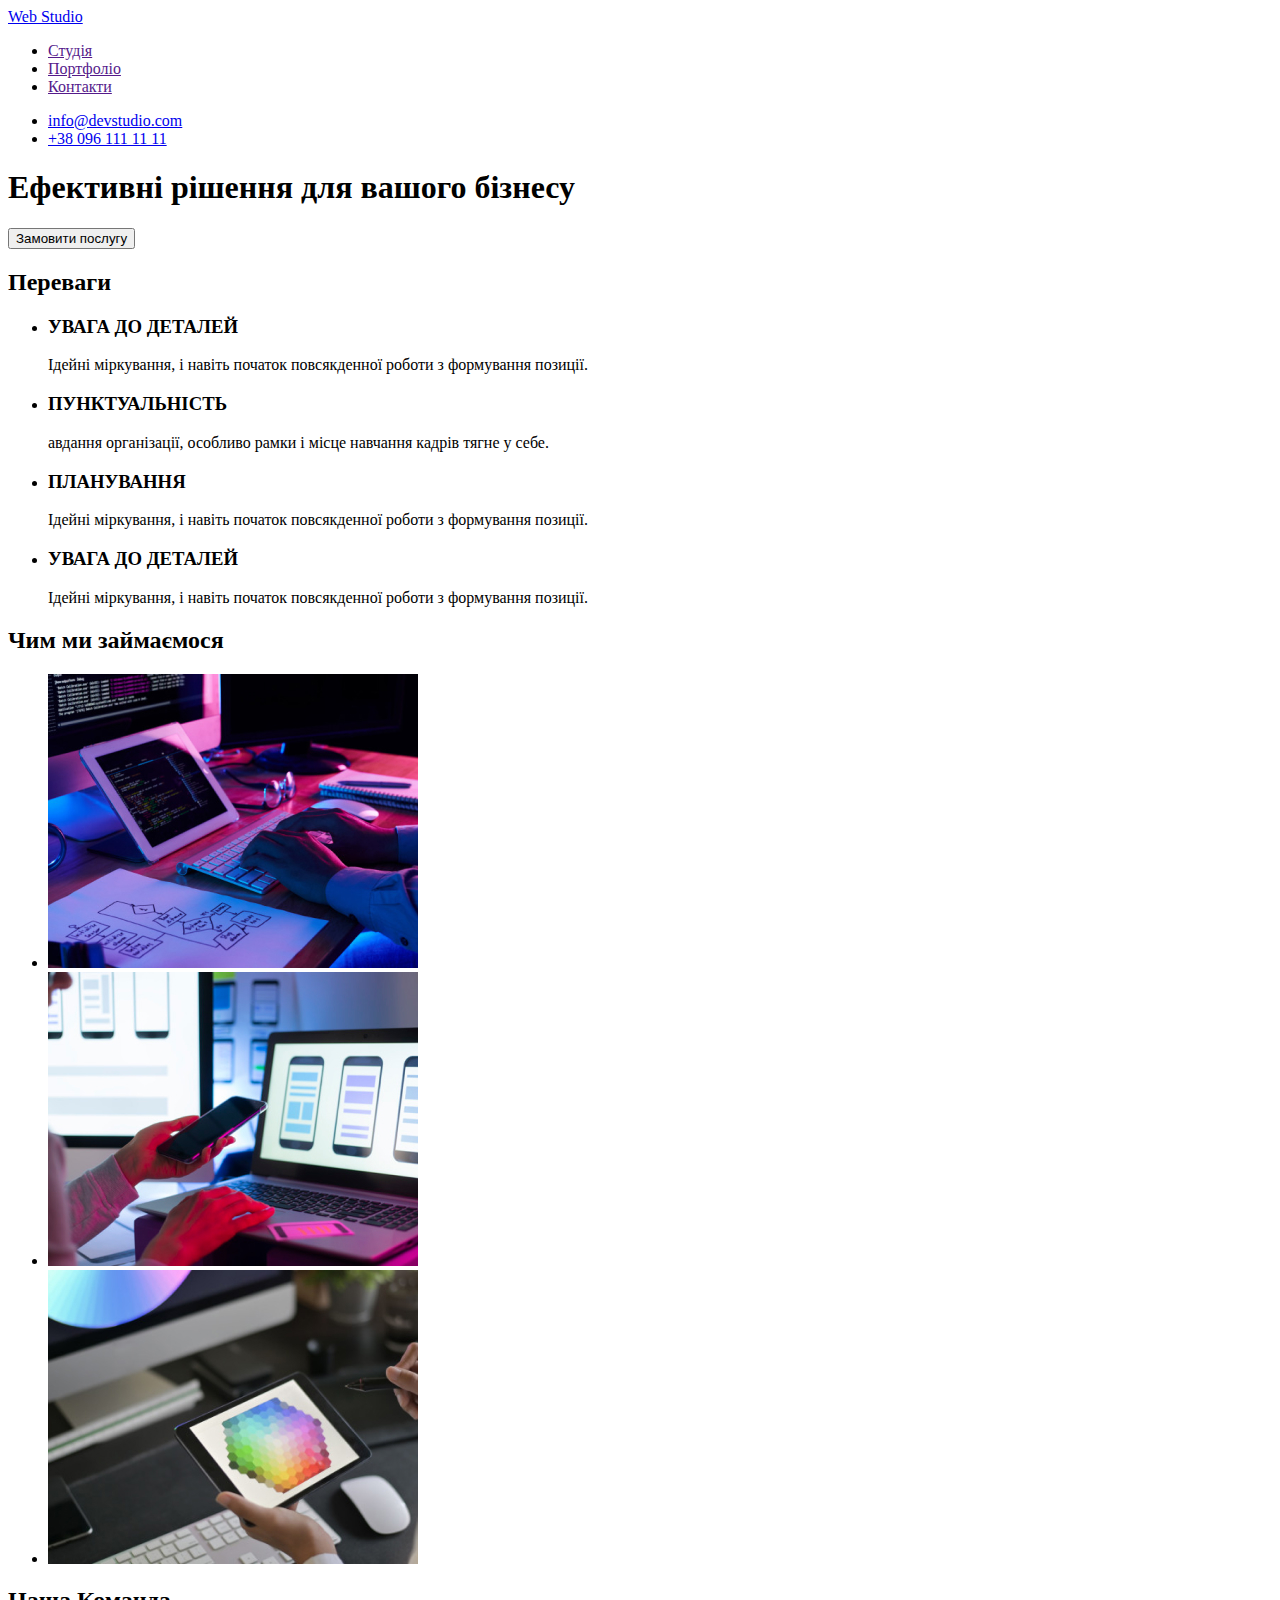
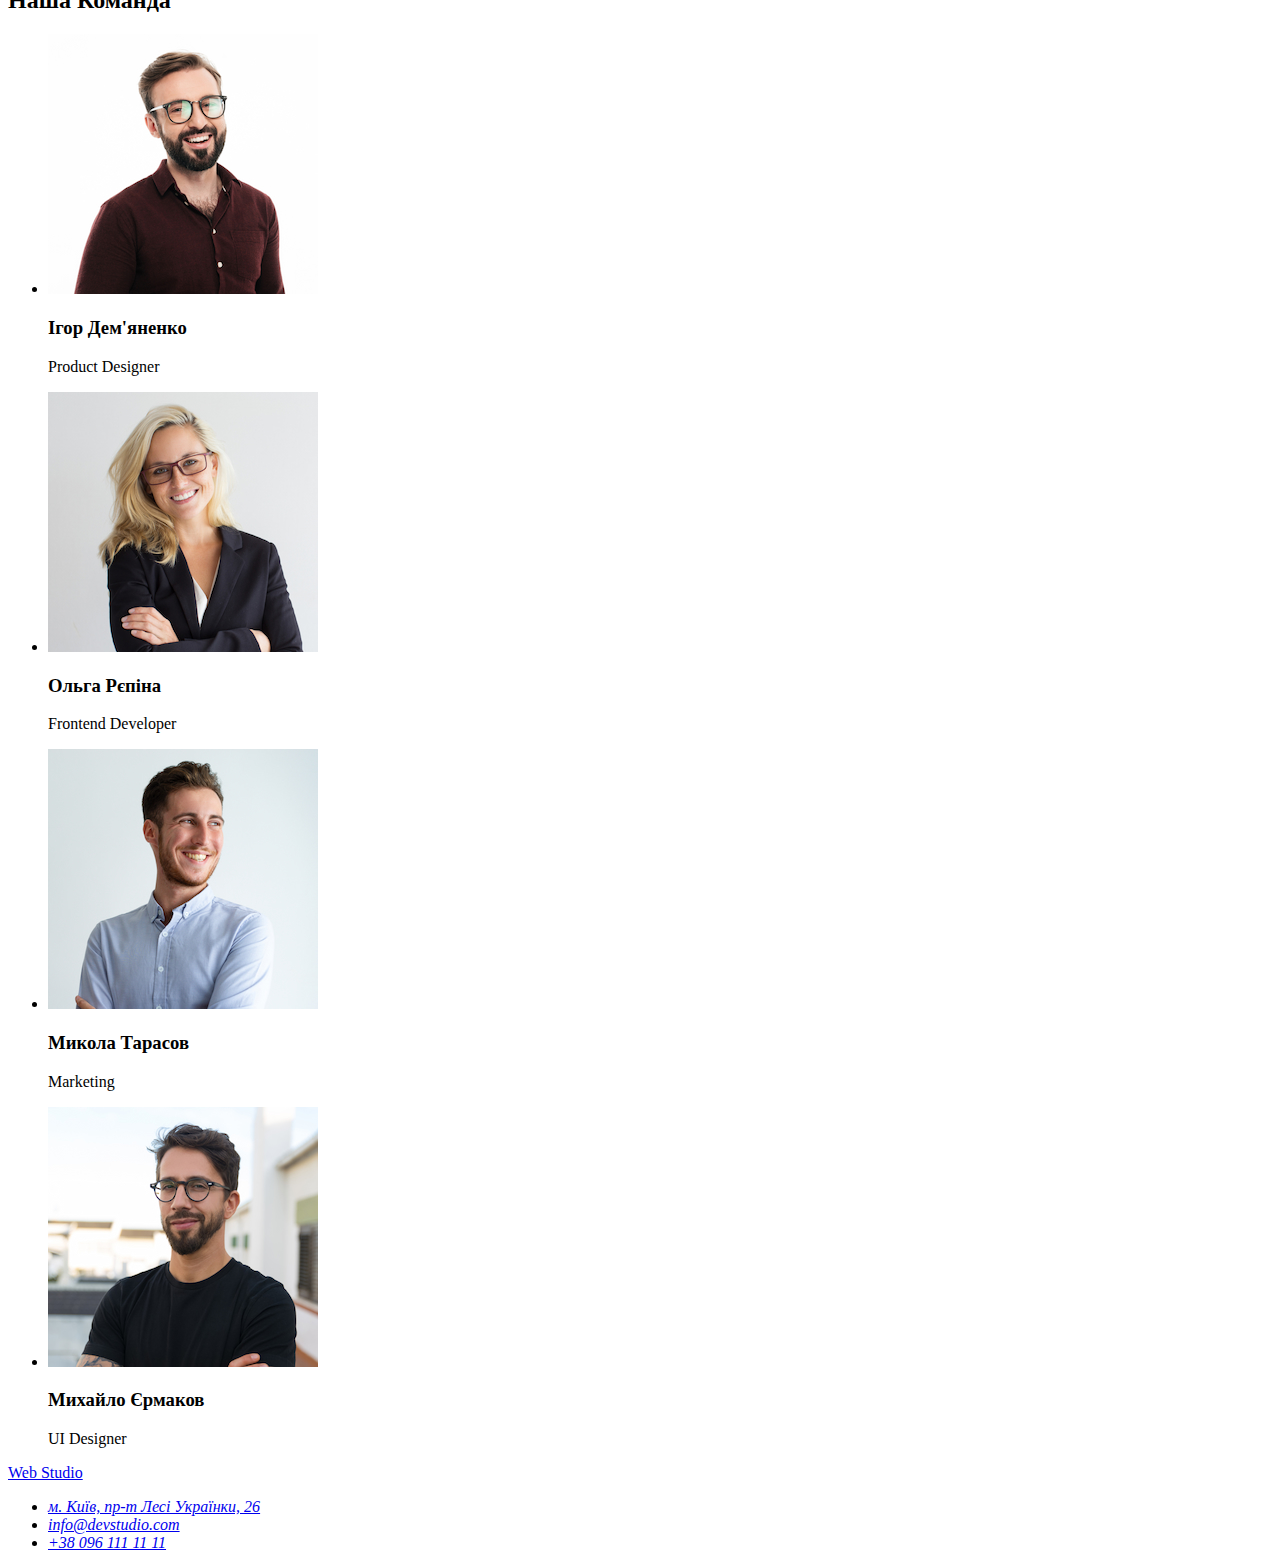
==== index.html @ 0475cb94 "Initial commit" ====
<!DOCTYPE html>
<html lang="en">

<head>
    <meta charset="UTF-8">
    <meta http-equiv="X-UA-Compatible" content="IE=edge">
    <meta name="viewport" content="width=device-width, initial-scale=1.0">
    <title>Студія</title>
</head>

<body>
    <header>
        <nav>
            <a href="./index.html">Web Studio</a>
                <ul>
                    <li><a href="">Студія</a></li>
                    <li><a href="">Портфоліо</a></li>
                    <li><a href="">Контакти</a></li>
                </ul>
        </nav>

        <ul>
            <li><a href="mailto:info@devstudio.com">info@devstudio.com</a></li>
            <li><a href="tel:+380961111111">+38 096 111 11 11</a></li>
        </ul>
    </header>

    <main>
        <section>
            <h1>Ефективні рішення для вашого бізнесу</h1> 

                <button type="button">Замовити послугу</button>
        </section>

        <section>
            <h2>Переваги</h2>
            
            <ul>
                <li>
                    <h3>УВАГА ДО ДЕТАЛЕЙ</h3>
                    <p>
                        Ідейні міркування, і навіть початок повсякденної роботи з формування позиції.
                    </p>
                </li>
                <li>
                    <h3>ПУНКТУАЛЬНІСТЬ</h3>
                    <p>
                        авдання організації, особливо рамки і місце навчання кадрів тягне у себе.
                    </p>
                </li>
                <li>
                    <h3>ПЛАНУВАННЯ</h3>
                    <p>
                        Ідейні міркування, і навіть початок повсякденної роботи з формування позиції.
                    </p>
                </li>
                <li>
                    <h3>УВАГА ДО ДЕТАЛЕЙ</h3>
                    <p>
                        Ідейні міркування, і навіть початок повсякденної роботи з формування позиції.
                    </p>
                </li>
            </ul>
        </section>

        <section>
            <h2>Чим ми займаємося</h2>

            <ul>
                <li>
                    <img src="./images/img1.jpg" alt="Робить щось на коп'ютері" width="370"/>
                </li>
                <li>
                    <img src="./images/img2.jpg" alt="Робить щось на ноутбуці" width="370"/>
                </li>
                <li>
                    <img src="./images/img3.jpg" alt="Робить щось на планшеті" width="370"/>
                </li>
            </ul>
        </section>

        <section>
            <h2>Наша Команда</h2>
            
            <ul>
                <li>
                    <img src="./images/igor.jpg" alt="Ігор Дем'яненко" width="270"/>
                    <h3>Ігор Дем'яненко</h3>
                    <p>Product Designer</p>
                </li>
                <li>
                    <img src="./images/olga.jpg" alt="Ольга Рєпіна" width="270"/>
                    <h3>Ольга Рєпіна</h3>
                    <p>Frontend Developer</p>
                </li>
                <li>
                    <img src="./images/mykola.jpg" alt="Микола Тарасов" width="270"/>
                    <h3>Микола Тарасов</h3>
                    <p>Marketing</p>
                </li>
                <li>
                    <img src="./images/mykhaylo.jpg" alt="Михайло Єрмаков" width="270"/>
                    <h3>Михайло Єрмаков</h3>
                    <p>UI Designer</p>
                </li>
            </ul>
        </section>
    </main>
    
    <footer>
        <a href="./index.html">Web Studio</a>   

        <address>
            <ul>
                <li><a href="https://goo.gl/maps/CPtrU1FHBa2aNyZL9" target="_blank" rel="noopener noreferrer nofollow">м. Київ, пр-т Лесі Українки, 26</a></li>
                <li><a href="mailto:info@devstudio.com">info@devstudio.com</a></li>
                <li><a href="tel:+380961111111">+38 096 111 11 11</a></li>
            </ul>
        </address>
    </footer>
</body>
</html>
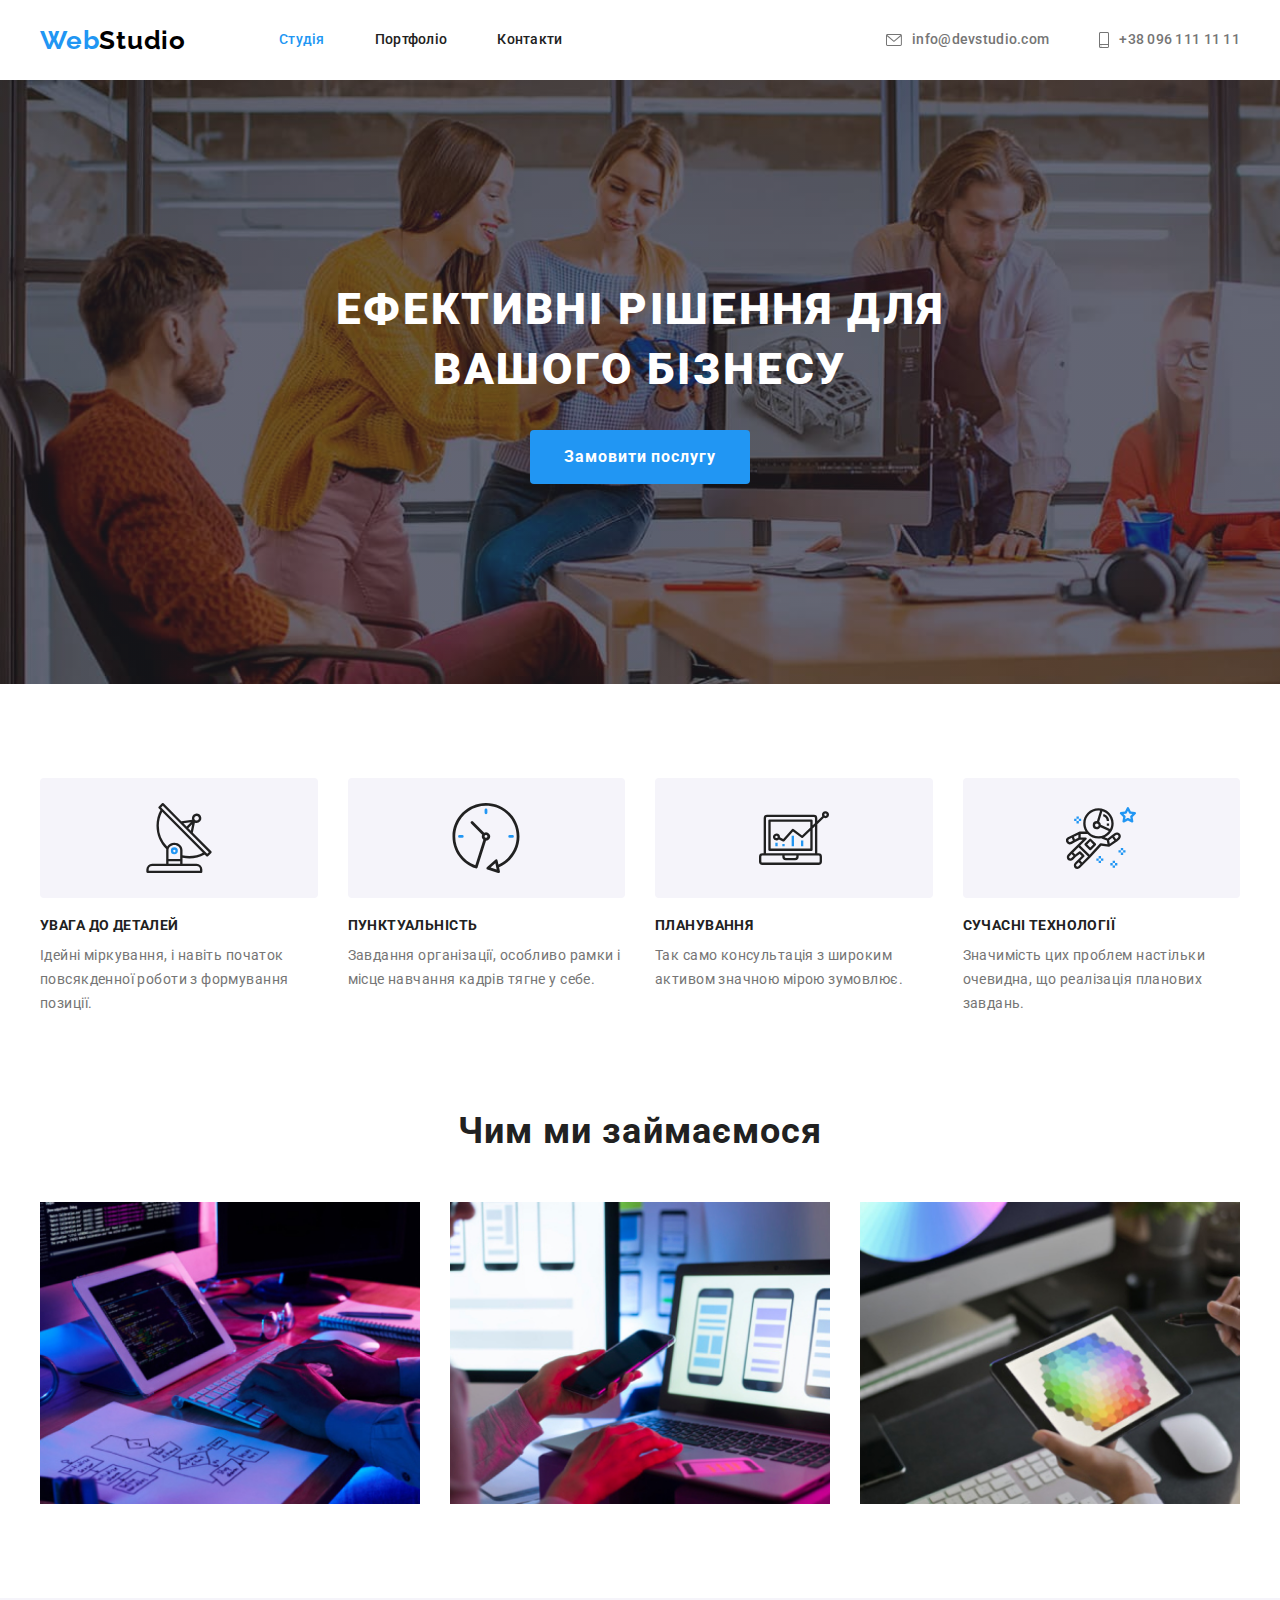
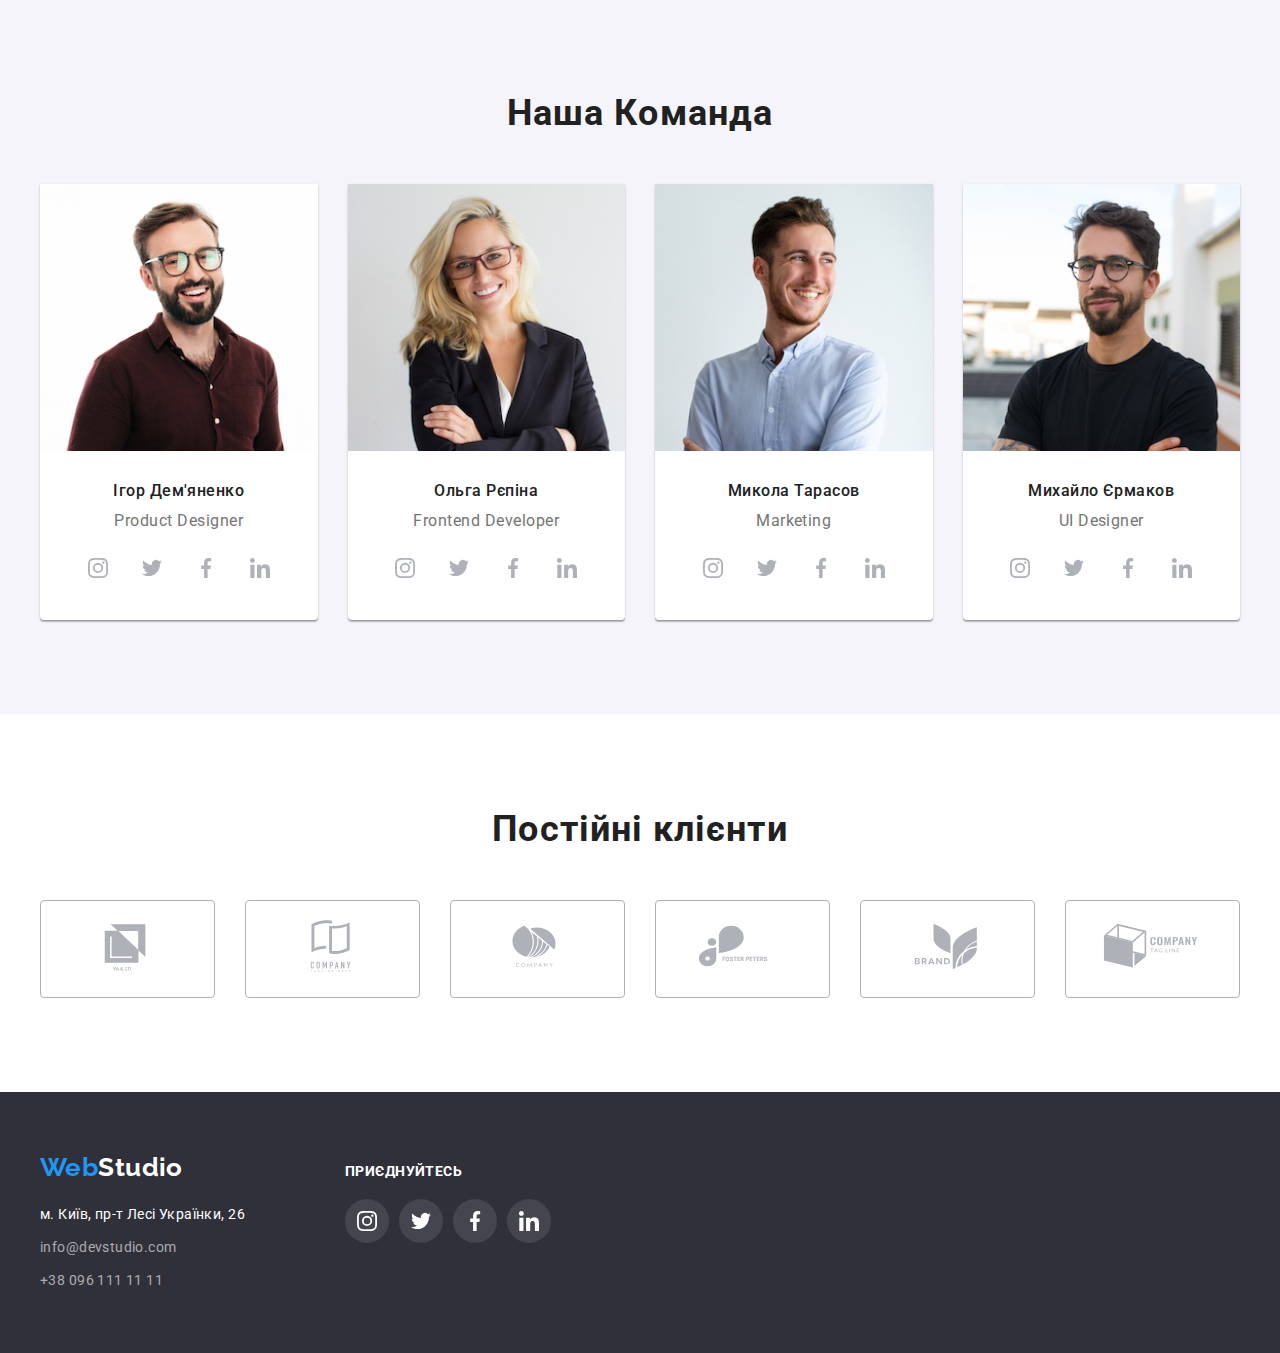
==== commit f5039e22: "Initialize mod-4" ====
--- a/index.html
+++ b/index.html
@@ -1,122 +1,550 @@
 <!DOCTYPE html>
-<html lang="en">
-
-<head>
-    <meta charset="UTF-8">
-    <meta http-equiv="X-UA-Compatible" content="IE=edge">
-    <meta name="viewport" content="width=device-width, initial-scale=1.0">
+<html lang="uk">
+  <head>
+    <meta charset="UTF-8" />
+    <meta http-equiv="X-UA-Compatible" content="IE=edge" />
+    <meta name="viewport" content="width=device-width, initial-scale=1.0" />
     <title>Студія</title>
-</head>
-
-<body>
+    <link rel="preconnect" href="https://fonts.googleapis.com" />
+    <link rel="preconnect" href="https://fonts.gstatic.com" crossorigin />
+    <link
+      href="https://fonts.googleapis.com/css2?family=Raleway:wght@700&family=Roboto:wght@400;500;700;900&display=swap"
+      rel="stylesheet"
+    />
+    <link
+      rel="stylesheet"
+      href="https://cdnjs.cloudflare.com/ajax/libs/modern-normalize/1.1.0/modern-normalize.min.css"
+    />
+    <link rel="stylesheet" href="./css/styles.css" />
+  </head>
+
+  <body>
+    <!--шапка-->
     <header>
-        <nav>
-            <a href="./index.html">Web Studio</a>
-                <ul>
-                    <li><a href="">Студія</a></li>
-                    <li><a href="">Портфоліо</a></li>
-                    <li><a href="">Контакти</a></li>
+      <div class="page-header container">
+        <nav class="page-header">
+          <a href="./index.html" class="logo"
+            ><span class="logo-word">Web</span>Studio</a
+          >
+          <ul class="site-nav list">
+            <li class="link-nav">
+              <a href="#" class="link current">Студія</a>
+            </li>
+            <li class="link-nav">
+              <a href="./portfolio.html" class="link">Портфоліо</a>
+            </li>
+            <li class="link-nav"><a href="#" class="link">Контакти</a></li>
+          </ul>
+        </nav>
+
+        <ul class="communication list">
+          <li>
+            <a href="mailto:info@devstudio.com" class="link"
+              ><svg class="mail-icon" width="16" height="12">
+                <use href="./images/symbol-defs.svg#icon-envelope"></use></svg
+              >info@devstudio.com</a
+            >
+          </li>
+          <li>
+            <a href="tel:+380961111111" class="link"
+              ><svg class="phone-icon" width="10" height="16">
+                <use href="./images/symbol-defs.svg#icon-smartphone"></use></svg
+              >+38 096 111 11 11</a
+            >
+          </li>
+        </ul>
+      </div>
+    </header>
+    <!--основний контент-->
+    <main>
+      <section class="section-hero">
+        <div class="container">
+          <h1 class="hero-title">Ефективні рішення для вашого бізнесу</h1>
+
+          <button type="button" class="btn main">Замовити послугу</button>
+        </div>
+      </section>
+
+      <section class="section">
+        <div class="container">
+          <h2 class="visually-hidden">Переваги</h2>
+
+          <ul class="benefits-title list">
+            <li class="items">
+              <div class="thumb">
+                <svg class="svg-icon" width="70" height="70">
+                  <use href="./images/symbol-defs.svg#icon-antenna"></use>
+                </svg>
+              </div>
+              <h3 class="title">Увага до деталей</h3>
+              <p class="text">
+                Ідейні міркування, і навіть початок повсякденної роботи з
+                формування позиції.
+              </p>
+            </li>
+            <li class="items">
+              <div class="thumb">
+                <svg class="svg-icon" width="70" height="70">
+                  <use href="./images/symbol-defs.svg#icon-clock"></use>
+                </svg>
+              </div>
+              <h3 class="title">Пунктуальність</h3>
+              <p class="text">
+                Завдання організації, особливо рамки і місце навчання кадрів
+                тягне у себе.
+              </p>
+            </li>
+            <li class="items">
+              <div class="thumb">
+                <svg class="svg-icon" width="70" height="70">
+                  <use href="./images/symbol-defs.svg#icon-diagram"></use>
+                </svg>
+              </div>
+              <h3 class="title">Планування</h3>
+              <p class="text">
+                Так само консультація з широким активом значною мірою зумовлює.
+              </p>
+            </li>
+            <li class="items">
+              <div class="thumb">
+                <svg class="svg-icon" width="70" height="70">
+                  <use href="./images/symbol-defs.svg#icon-astronaut"></use>
+                </svg>
+              </div>
+              <h3 class="title">Сучасні технології</h3>
+              <p class="text">
+                Значимість цих проблем настільки очевидна, що реалізація
+                планових завдань.
+              </p>
+            </li>
+          </ul>
+        </div>
+      </section>
+
+      <section class="section-photo">
+        <div class="container">
+          <h2 class="section-title">Чим ми займаємося</h2>
+
+          <ul class="photo list">
+            <li class="photo-items">
+              <img
+                src="./images/img1.jpg"
+                alt="Робить щось на коп'ютері"
+                width="370"
+              />
+            </li>
+            <li class="photo-items">
+              <img
+                src="./images/img2.jpg"
+                alt="Робить щось на ноутбуці"
+                width="370"
+              />
+            </li>
+            <li class="photo-items">
+              <img
+                src="./images/img3.jpg"
+                alt="Робить щось на планшеті"
+                width="370"
+              />
+            </li>
+          </ul>
+        </div>
+      </section>
+
+      <section class="team-section">
+        <div class="container">
+          <h2 class="section-title">Наша Команда</h2>
+
+          <ul class="team list">
+            <li class="team-icon">
+              <img src="./images/igor.jpg" alt="Ігор Дем'яненко" width="270" />
+              <div class="text-helper">
+                <h3 class="title">Ігор Дем'яненко</h3>
+                <p class="team-text">Product Designer</p>
+                <ul class="team-links list">
+                  <li>
+                    <a
+                      href="#"
+                      target="_blank"
+                      rel="noopener noreferrer nofollow"
+                      class="social-links link"
+                      ><svg class="svg-links" width="20" height="20">
+                        <use
+                          href="./images/symbol-defs.svg#icon-instagram"
+                        ></use></svg
+                    ></a>
+                  </li>
+                  <li>
+                    <a
+                      href="#"
+                      target="_blank"
+                      rel="noopener noreferrer nofollow"
+                      class="social-links link"
+                      ><svg class="svg-links" width="20" height="20">
+                        <use
+                          href="./images/symbol-defs.svg#icon-twitter"
+                        ></use></svg
+                    ></a>
+                  </li>
+                  <li>
+                    <a
+                      href="#"
+                      target="_blank"
+                      rel="noopener noreferrer nofollow"
+                      class="social-links link"
+                      ><svg class="svg-links" width="20" height="20">
+                        <use
+                          href="./images/symbol-defs.svg#icon-facebook"
+                        ></use></svg
+                    ></a>
+                  </li>
+                  <li>
+                    <a
+                      href="#"
+                      target="_blank"
+                      rel="noopener noreferrer nofollow"
+                      class="social-links link"
+                      ><svg class="svg-links" width="20" height="20">
+                        <use
+                          href="./images/symbol-defs.svg#icon-linkedin"
+                        ></use></svg
+                    ></a>
+                  </li>
                 </ul>
-        </nav>
-
-        <ul>
-            <li><a href="mailto:info@devstudio.com">info@devstudio.com</a></li>
-            <li><a href="tel:+380961111111">+38 096 111 11 11</a></li>
-        </ul>
-    </header>
-
-    <main>
-        <section>
-            <h1>Ефективні рішення для вашого бізнесу</h1> 
-
-                <button type="button">Замовити послугу</button>
-        </section>
-
-        <section>
-            <h2>Переваги</h2>
-            
-            <ul>
-                <li>
-                    <h3>УВАГА ДО ДЕТАЛЕЙ</h3>
-                    <p>
-                        Ідейні міркування, і навіть початок повсякденної роботи з формування позиції.
-                    </p>
-                </li>
-                <li>
-                    <h3>ПУНКТУАЛЬНІСТЬ</h3>
-                    <p>
-                        авдання організації, особливо рамки і місце навчання кадрів тягне у себе.
-                    </p>
-                </li>
-                <li>
-                    <h3>ПЛАНУВАННЯ</h3>
-                    <p>
-                        Ідейні міркування, і навіть початок повсякденної роботи з формування позиції.
-                    </p>
-                </li>
-                <li>
-                    <h3>УВАГА ДО ДЕТАЛЕЙ</h3>
-                    <p>
-                        Ідейні міркування, і навіть початок повсякденної роботи з формування позиції.
-                    </p>
-                </li>
+              </div>
+            </li>
+            <li class="team-icon">
+              <img src="./images/olga.jpg" alt="Ольга Рєпіна" width="270" />
+              <div class="text-helper">
+                <h3 class="title">Ольга Рєпіна</h3>
+                <p class="team-text">Frontend Developer</p>
+                <ul class="team-links list">
+                  <li>
+                    <a
+                      href="#"
+                      target="_blank"
+                      rel="noopener noreferrer nofollow"
+                      class="social-links link"
+                      ><svg class="svg-links" width="20" height="20">
+                        <use
+                          href="./images/symbol-defs.svg#icon-instagram"
+                        ></use></svg
+                    ></a>
+                  </li>
+                  <li>
+                    <a
+                      href="#"
+                      target="_blank"
+                      rel="noopener noreferrer nofollow"
+                      class="social-links link"
+                      ><svg class="svg-links" width="20" height="20">
+                        <use
+                          href="./images/symbol-defs.svg#icon-twitter"
+                        ></use></svg
+                    ></a>
+                  </li>
+                  <li>
+                    <a
+                      href="#"
+                      target="_blank"
+                      rel="noopener noreferrer nofollow"
+                      class="social-links link"
+                      ><svg class="svg-links" width="20" height="20">
+                        <use
+                          href="./images/symbol-defs.svg#icon-facebook"
+                        ></use></svg
+                    ></a>
+                  </li>
+                  <li>
+                    <a
+                      href="#"
+                      target="_blank"
+                      rel="noopener noreferrer nofollow"
+                      class="social-links link"
+                      ><svg class="svg-links" width="20" height="20">
+                        <use
+                          href="./images/symbol-defs.svg#icon-linkedin"
+                        ></use></svg
+                    ></a>
+                  </li>
+                </ul>
+              </div>
+            </li>
+            <li class="team-icon">
+              <img src="./images/mykola.jpg" alt="Микола Тарасов" width="270" />
+              <div class="text-helper">
+                <h3 class="title">Микола Тарасов</h3>
+                <p class="team-text">Marketing</p>
+                <ul class="team-links list">
+                  <li>
+                    <a
+                      href="#"
+                      target="_blank"
+                      rel="noopener noreferrer nofollow"
+                      class="social-links link"
+                      ><svg class="svg-links" width="20" height="20">
+                        <use
+                          href="./images/symbol-defs.svg#icon-instagram"
+                        ></use></svg
+                    ></a>
+                  </li>
+                  <li>
+                    <a
+                      href="#"
+                      target="_blank"
+                      rel="noopener noreferrer nofollow"
+                      class="social-links link"
+                      ><svg class="svg-links" width="20" height="20">
+                        <use
+                          href="./images/symbol-defs.svg#icon-twitter"
+                        ></use></svg
+                    ></a>
+                  </li>
+                  <li>
+                    <a
+                      href="#"
+                      target="_blank"
+                      rel="noopener noreferrer nofollow"
+                      class="social-links link"
+                      ><svg class="svg-links" width="20" height="20">
+                        <use
+                          href="./images/symbol-defs.svg#icon-facebook"
+                        ></use></svg
+                    ></a>
+                  </li>
+                  <li>
+                    <a
+                      href="#"
+                      target="_blank"
+                      rel="noopener noreferrer nofollow"
+                      class="social-links link"
+                      ><svg class="svg-links" width="20" height="20">
+                        <use
+                          href="./images/symbol-defs.svg#icon-linkedin"
+                        ></use></svg
+                    ></a>
+                  </li>
+                </ul>
+              </div>
+            </li>
+            <li class="team-icon">
+              <img
+                src="./images/mykhaylo.jpg"
+                alt="Михайло Єрмаков"
+                width="270"
+              />
+              <div class="text-helper">
+                <h3 class="title">Михайло Єрмаков</h3>
+                <p class="team-text">UI Designer</p>
+                <ul class="team-links list">
+                  <li>
+                    <a
+                      href="#"
+                      target="_blank"
+                      rel="noopener noreferrer nofollow"
+                      class="social-links link"
+                      ><svg class="svg-links" width="20" height="20">
+                        <use
+                          href="./images/symbol-defs.svg#icon-instagram"
+                        ></use></svg
+                    ></a>
+                  </li>
+                  <li>
+                    <a
+                      href="#"
+                      target="_blank"
+                      rel="noopener noreferrer nofollow"
+                      class="social-links link"
+                      ><svg class="svg-links" width="20" height="20">
+                        <use
+                          href="./images/symbol-defs.svg#icon-twitter"
+                        ></use></svg
+                    ></a>
+                  </li>
+                  <li>
+                    <a
+                      href="#"
+                      target="_blank"
+                      rel="noopener noreferrer nofollow"
+                      class="social-links link"
+                      ><svg class="svg-links" width="20" height="20">
+                        <use
+                          href="./images/symbol-defs.svg#icon-facebook"
+                        ></use></svg
+                    ></a>
+                  </li>
+                  <li>
+                    <a
+                      href="#"
+                      target="_blank"
+                      rel="noopener noreferrer nofollow"
+                      class="social-links link"
+                      ><svg class="svg-links" width="20" height="20">
+                        <use
+                          href="./images/symbol-defs.svg#icon-linkedin"
+                        ></use></svg
+                    ></a>
+                  </li>
+                </ul>
+              </div>
+            </li>
+          </ul>
+        </div>
+      </section>
+
+      <section class="clients">
+        <div class="container">
+          <h2 class="section-title">Постійні клієнти</h2>
+          <ul class="clients-list list">
+            <li class="company-logo">
+              <a
+                href="#"
+                target="_blank"
+                rel="noopener noreferrer nofollow"
+                class="company-link link"
+                ><svg class="clients-logo" width="106" height="60">
+                  <use href="./images/symbol-defs.svg#icon-logo-one"></use></svg
+              ></a>
+            </li>
+            <li class="company-logo">
+              <a
+                href="#"
+                target="_blank"
+                rel="noopener noreferrer nofollow"
+                class="company-link link"
+                ><svg class="clients-logo" width="106" height="60">
+                  <use href="./images/symbol-defs.svg#icon-logo-two"></use></svg
+              ></a>
+            </li>
+            <li class="company-logo">
+              <a
+                href="#"
+                target="_blank"
+                rel="noopener noreferrer nofollow"
+                class="company-link link"
+                ><svg class="clients-logo" width="106" height="60">
+                  <use
+                    href="./images/symbol-defs.svg#icon-logo-three"
+                  ></use></svg
+              ></a>
+            </li>
+            <li class="company-logo">
+              <a
+                href="#"
+                target="_blank"
+                rel="noopener noreferrer nofollow"
+                class="company-link link"
+                ><svg class="clients-logo" width="106" height="60">
+                  <use
+                    href="./images/symbol-defs.svg#icon-logo-four"
+                  ></use></svg
+              ></a>
+            </li>
+            <li class="company-logo">
+              <a
+                href="#"
+                target="_blank"
+                rel="noopener noreferrer nofollow"
+                class="company-link link"
+                ><svg class="clients-logo" width="106" height="60">
+                  <use
+                    href="./images/symbol-defs.svg#icon-logo-five"
+                  ></use></svg
+              ></a>
+            </li>
+            <li class="company-logo">
+              <a
+                href="#"
+                target="_blank"
+                rel="noopener noreferrer nofollow"
+                class="company-link link"
+                ><svg class="clients-logo" width="106" height="60">
+                  <use href="./images/symbol-defs.svg#icon-logo-six"></use></svg
+              ></a>
+            </li>
+          </ul>
+        </div>
+      </section>
+    </main>
+    <!--підвал-->
+    <footer class="last-page">
+      <div class="container footer-social-links">
+        <div>
+          <a href="./index.html" class="logo-footer"
+            ><span class="logo-word">Web</span>Studio</a
+          >
+
+          <address>
+            <ul class="address list">
+              <li class="contact footer-address">
+                <a
+                  href="https://goo.gl/maps/CPtrU1FHBa2aNyZL9"
+                  target="_blank"
+                  rel="noopener noreferrer nofollow"
+                  class="link"
+                  >м. Київ, пр-т Лесі Українки, 26</a
+                >
+              </li>
+              <li class="contact">
+                <a href="mailto:info@devstudio.com" class="link"
+                  >info@devstudio.com</a
+                >
+              </li>
+              <li class="contact">
+                <a href="tel:+380961111111" class="link">+38 096 111 11 11</a>
+              </li>
             </ul>
-        </section>
-
-        <section>
-            <h2>Чим ми займаємося</h2>
-
-            <ul>
-                <li>
-                    <img src="./images/img1.jpg" alt="Робить щось на коп'ютері" width="370"/>
-                </li>
-                <li>
-                    <img src="./images/img2.jpg" alt="Робить щось на ноутбуці" width="370"/>
-                </li>
-                <li>
-                    <img src="./images/img3.jpg" alt="Робить щось на планшеті" width="370"/>
-                </li>
-            </ul>
-        </section>
-
-        <section>
-            <h2>Наша Команда</h2>
-            
-            <ul>
-                <li>
-                    <img src="./images/igor.jpg" alt="Ігор Дем'яненко" width="270"/>
-                    <h3>Ігор Дем'яненко</h3>
-                    <p>Product Designer</p>
-                </li>
-                <li>
-                    <img src="./images/olga.jpg" alt="Ольга Рєпіна" width="270"/>
-                    <h3>Ольга Рєпіна</h3>
-                    <p>Frontend Developer</p>
-                </li>
-                <li>
-                    <img src="./images/mykola.jpg" alt="Микола Тарасов" width="270"/>
-                    <h3>Микола Тарасов</h3>
-                    <p>Marketing</p>
-                </li>
-                <li>
-                    <img src="./images/mykhaylo.jpg" alt="Михайло Єрмаков" width="270"/>
-                    <h3>Михайло Єрмаков</h3>
-                    <p>UI Designer</p>
-                </li>
-            </ul>
-        </section>
-    </main>
-    
-    <footer>
-        <a href="./index.html">Web Studio</a>   
-
-        <address>
-            <ul>
-                <li><a href="https://goo.gl/maps/CPtrU1FHBa2aNyZL9" target="_blank" rel="noopener noreferrer nofollow">м. Київ, пр-т Лесі Українки, 26</a></li>
-                <li><a href="mailto:info@devstudio.com">info@devstudio.com</a></li>
-                <li><a href="tel:+380961111111">+38 096 111 11 11</a></li>
-            </ul>
-        </address>
+          </address>
+        </div>
+
+        <div class="footer-links">
+          <h3 class="social-title">приєднуйтесь</h3>
+          <ul class="footer-items-link list">
+            <li>
+              <a
+                href="#"
+                target="_blank"
+                rel="noopener noreferrer nofollow"
+                class="social-items link"
+                ><svg class="footer-svg" width="20" height="20">
+                  <use
+                    href="./images/symbol-defs.svg#icon-instagram"
+                  ></use></svg
+              ></a>
+            </li>
+            <li>
+              <a
+                href="#"
+                target="_blank"
+                rel="noopener noreferrer nofollow"
+                class="social-items link"
+                ><svg class="footer-svg" width="20" height="20">
+                  <use href="./images/symbol-defs.svg#icon-twitter"></use></svg
+              ></a>
+            </li>
+            <li>
+              <a
+                href="#"
+                target="_blank"
+                rel="noopener noreferrer nofollow"
+                class="social-items link"
+                ><svg class="footer-svg" width="20" height="20">
+                  <use href="./images/symbol-defs.svg#icon-facebook"></use></svg
+              ></a>
+            </li>
+            <li>
+              <a
+                href="#"
+                target="_blank"
+                rel="noopener noreferrer nofollow"
+                class="social-items link"
+                ><svg class="footer-svg" width="20" height="20">
+                  <use href="./images/symbol-defs.svg#icon-linkedin"></use></svg
+              ></a>
+            </li>
+          </ul>
+        </div>
+      </div>
     </footer>
-</body>
+  </body>
 </html>
--- a/css/styles.css
+++ b/css/styles.css
@@ -0,0 +1,585 @@
+:root {
+  --text-color: #212121;
+  --p-color: #757575;
+  --tel-mail-color: #757575;
+  --accent-color: #2196f3;
+  --logo-header-color: #000000;
+  --primary-white-color: #ffffff;
+  --hero-footer-color: #2f303a;
+  --bcg-color-button: #f5f4fa;
+  --svg-color: #afb1b8;
+  --bcg-color-hero: #c4c4c4;
+  --address-color: rgba(255, 255, 255, 0.6);
+  --svg-background-color: rgba(255, 255, 255, 0.1);
+  --main-font-family: "Roboto", sans-serif;
+  --main-font-size: 16px;
+}
+
+/* for all */
+.html {
+  box-sizing: border-box;
+}
+
+*,
+*::before,
+*::after {
+  box-sizing: inherit;
+}
+
+body {
+  background-color: var(--primary-white-color);
+  color: var(--text-color);
+
+  font-family: var(--main-font-family);
+}
+
+.container {
+  width: 1200px;
+  margin: 0 auto;
+  padding-left: 15px;
+  padding-right: 15px;
+}
+
+.list {
+  padding: 0;
+  margin: 0;
+  list-style: none;
+}
+
+h1,
+h2,
+h3,
+p {
+  margin-top: 0;
+  margin-bottom: 0;
+}
+
+img {
+  display: block;
+  width: 100%;
+}
+
+.section {
+  padding: 94px 0;
+}
+
+.visually-hidden {
+  position: absolute;
+  width: 1px;
+  height: 1px;
+  margin: -1px;
+  border: 0;
+  padding: 0;
+
+  white-space: nowrap;
+  clip-path: inset(100%);
+  clip: rect(0 0 0 0);
+  overflow: hidden;
+}
+
+/* first section */
+.main-header {
+  border-bottom: 1px solid #ececec;
+}
+
+.page-header {
+  display: flex;
+  align-items: center;
+}
+
+.logo {
+  color: var(--logo-header-color);
+
+  font-family: "Raleway", sans-serif;
+  font-weight: 700;
+  font-size: 26px;
+  line-height: 1.19;
+  letter-spacing: 0.03em;
+  text-decoration: none;
+}
+
+.logo-word {
+  color: var(--accent-color);
+}
+
+/* navigation */
+.site-nav {
+  display: flex;
+  margin-left: 93px;
+}
+
+.site-nav .link-nav:not(:last-child) {
+  margin-right: 50px;
+}
+
+.site-nav .link {
+  display: block;
+  padding: 32px 0;
+
+  color: var(--text-color);
+
+  font-weight: 500;
+  font-size: 14px;
+  line-height: 1.14;
+  letter-spacing: 0.02em;
+  text-decoration: none;
+}
+
+.site-nav .link:hover,
+.site-nav .link:focus {
+  color: var(--accent-color);
+}
+
+.site-nav .link.current {
+  color: var(--accent-color);
+}
+
+/* communication */
+.communication {
+  display: flex;
+  margin-left: auto;
+  gap: 50px;
+}
+
+.communication .link {
+  display: block;
+  padding: 32px 0;
+
+  color: var(--tel-mail-color);
+
+  font-weight: 500;
+  font-size: 14px;
+  line-height: 1.14;
+  letter-spacing: 0.02em;
+  text-decoration: none;
+}
+
+.communication .link:hover,
+.communication .link:focus {
+  color: var(--accent-color);
+}
+
+.mail-icon,
+.phone-icon {
+  margin-right: 10px;
+  vertical-align: middle;
+}
+
+.link .mail-icon,
+.link .phone-icon {
+  fill: currentColor;
+}
+
+/* hero */
+.section-hero {
+  padding: 200px 0;
+
+  background-color: var(--bcg-color-hero);
+  text-align: center;
+
+  max-width: 1600px;
+  margin-left: auto;
+  margin-right: auto;
+  background-image: linear-gradient(
+      to right,
+      rgba(47, 48, 58, 0.4),
+      rgba(47, 48, 58, 0.4)
+    ),
+    url(../images/background-image.jpg);
+  background-repeat: no-repeat;
+  background-size: cover;
+}
+
+.hero-title {
+  width: 696px;
+  margin-bottom: 30px;
+  margin-left: auto;
+  margin-right: auto;
+
+  color: var(--primary-white-color);
+
+  font-weight: 900;
+  font-size: 44px;
+  line-height: 1.36;
+  letter-spacing: 0.06em;
+  text-transform: uppercase;
+}
+
+/* benefits */
+.benefits-title {
+  display: flex;
+  flex-wrap: wrap;
+  gap: 30px;
+}
+.benefits-title .items {
+  flex-basis: calc((100% - 90px) / 4);
+}
+
+.thumb {
+  display: flex;
+  justify-content: center;
+  align-items: center;
+  min-width: 270px;
+  min-height: 120px;
+  margin-bottom: 20px;
+
+  background-color: var(--bcg-color-button);
+  border-radius: 4px;
+}
+
+.benefits-title .title {
+  font-weight: 700;
+  font-size: 14px;
+  line-height: 1.14;
+  letter-spacing: 0.03em;
+  text-transform: uppercase;
+}
+
+.title {
+  margin-bottom: 10px;
+}
+
+.benefits-title .text {
+  color: var(--p-color);
+
+  font-size: 14px;
+  line-height: 1.71;
+  letter-spacing: 0.03em;
+}
+
+.text {
+  color: var(--p-color);
+
+  font-size: var(--main-font-size);
+  line-height: 1.19;
+  letter-spacing: 0.03em;
+}
+
+/* photo */
+.section-title {
+  margin-bottom: 50px;
+
+  font-weight: 700;
+  font-size: 36px;
+  line-height: 1.17;
+  text-align: center;
+  letter-spacing: 0.03em;
+}
+
+.section-photo {
+  padding-bottom: 94px;
+}
+
+.photo {
+  display: flex;
+  gap: 30px;
+}
+
+.photo-items {
+  flex-basis: calc((100% - 60px) / 3);
+}
+/* team-section */
+.team-section {
+  padding: 94px 0;
+
+  background-color: var(--bcg-color-button);
+}
+
+.team {
+  display: flex;
+  gap: 30px;
+}
+
+.team-icon {
+  flex-basis: calc((100% - 90px) / 4);
+
+  background-color: var(--primary-white-color);
+  box-shadow: 0px 1px 3px rgba(0, 0, 0, 0.12), 0px 1px 1px rgba(0, 0, 0, 0.14),
+    0px 2px 1px rgba(0, 0, 0, 0.2);
+  border-radius: 0px 0px 4px 4px;
+}
+
+.team .title {
+  font-weight: 500;
+  font-size: var(--main-font-size);
+  line-height: 1.19;
+  text-align: center;
+  letter-spacing: 0.03em;
+}
+
+.team-text {
+  color: var(--p-color);
+
+  font-size: var(--main-font-size);
+  line-height: 1.19;
+  text-align: center;
+  letter-spacing: 0.03em;
+  margin-bottom: 16px;
+}
+
+.text-helper {
+  padding: 30px 0;
+}
+
+.team-links {
+  display: flex;
+  gap: 10px;
+  justify-content: center;
+}
+
+.svg-links {
+  fill: currentColor;
+}
+
+.social-links {
+  display: flex;
+  justify-content: center;
+  align-items: center;
+  width: 44px;
+  height: 44px;
+  border-radius: 50%;
+
+  color: var(--svg-color);
+}
+
+.team-links .link:hover,
+.team-links .link:focus {
+  color: var(--primary-white-color);
+  background-color: var(--accent-color);
+  border-radius: 50%;
+}
+
+/* click */
+.btn {
+  background-color: var(--accent-color);
+  color: var(--primary-white-color);
+
+  font-family: inherit;
+  font-weight: 700;
+  font-size: var(--main-font-size);
+  line-height: 1.9;
+  text-align: center;
+  letter-spacing: 0.06em;
+
+  border-radius: 4px;
+  border-color: transparent;
+
+  cursor: pointer;
+}
+
+.btn:hover,
+.btn:focus {
+  background-color: #188ce8;
+  color: var(--primary-white-color);
+
+  box-shadow: 0px 4px 4px rgba(0, 0, 0, 0.15);
+}
+
+.btn.main {
+  min-width: 216px;
+  padding: 10px 0;
+}
+
+/* clients */
+
+.clients {
+  padding: 94px 0;
+}
+
+.clients-list {
+  display: flex;
+  gap: 30px;
+}
+
+.company-logo {
+  flex-basis: calc((100% - 150px) / 6);
+}
+
+.company-link {
+  display: block;
+  padding: 16px 32px;
+
+  color: var(--svg-color);
+  border: 1px solid var(--svg-color);
+  border-radius: 4px;
+}
+
+.clients-list .link:hover,
+.clients-list .link:focus {
+  border: 1px solid var(--accent-color);
+  color: var(--accent-color);
+}
+
+.clients-logo {
+  fill: currentColor;
+}
+
+/* portfolio section */
+.filter {
+  display: flex;
+  justify-content: center;
+  margin-bottom: 50px;
+  gap: 8px;
+}
+
+.filter .btn {
+  background-color: var(--bcg-color-button);
+  color: var(--text-color);
+
+  padding: 6px 22px;
+  font-weight: 500;
+  font-size: var(--main-font-size);
+  line-height: 1.63;
+  letter-spacing: 0.03em;
+}
+
+.filter .btn:hover,
+.filter .btn:focus {
+  color: var(--primary-white-color);
+  background-color: var(--accent-color);
+
+  box-shadow: 0px 3px 1px rgba(0, 0, 0, 0.1), 0px 1px 2px rgba(0, 0, 0, 0.08),
+    0px 2px 2px rgba(0, 0, 0, 0.12);
+}
+
+.works {
+  display: flex;
+  flex-wrap: wrap;
+  gap: 30px;
+}
+
+.work-list {
+  flex-basis: calc((100% - 60px) / 3);
+}
+
+.work-list .link {
+  display: block;
+}
+
+.work-list .link:hover,
+.work-list .link:focus {
+  box-shadow: 0px 1px 1px rgba(0, 0, 0, 0.12), 0px 4px 4px rgba(0, 0, 0, 0.06),
+    1px 4px 6px rgba(0, 0, 0, 0.16);
+}
+
+.works-title {
+  margin-bottom: 4px;
+
+  font-weight: 700;
+  font-size: 18px;
+  line-height: 2;
+  letter-spacing: 0.06em;
+}
+
+.works-helper {
+  padding: 20px 24px;
+  border-left: 1px solid #eeeeee;
+  border-right: 1px solid #eeeeee;
+  border-bottom: 1px solid #eeeeee;
+}
+
+.works .link {
+  color: var(--text-color);
+  text-decoration: none;
+}
+
+/* footer */
+.last-page {
+  padding: 60px 0;
+
+  background-color: var(--hero-footer-color);
+  font-size: 14px;
+  line-height: 1.71;
+  letter-spacing: 0.03em;
+}
+
+.logo-footer {
+  display: block;
+  margin-bottom: 20px;
+
+  color: var(--primary-white-color);
+  font-family: "Raleway", sans-serif;
+  font-weight: 700;
+  font-size: 26px;
+  line-height: 1.19;
+  text-decoration: none;
+}
+
+.address {
+  display: block;
+
+  font-style: normal;
+}
+
+.contact {
+  display: block;
+  margin-bottom: 9px;
+}
+
+.contact:last-child {
+  margin: 0;
+}
+
+.address .link {
+  color: var(--address-color);
+
+  text-decoration: none;
+}
+
+.address .link:hover,
+.address .link:focus {
+  color: var(--accent-color);
+}
+
+.footer-address .link {
+  color: var(--primary-white-color);
+  text-decoration: none;
+}
+
+.footer-address .link:hover,
+.footer-addres .link:focus {
+  color: var(--accent-color);
+}
+
+.footer-social-links {
+  display: flex;
+  gap: 100px;
+  align-items: baseline;
+}
+
+.social-title {
+  margin-bottom: 20px;
+
+  color: var(--primary-white-color);
+  font-weight: 700;
+  font-size: 14px;
+  line-height: 16px;
+  letter-spacing: 0.03em;
+  text-transform: uppercase;
+}
+
+.footer-items-link {
+  display: flex;
+  gap: 10px;
+}
+
+.social-items {
+  display: flex;
+  justify-content: center;
+  align-items: center;
+  width: 44px;
+  height: 44px;
+  border-radius: 50%;
+
+  color: var(--primary-white-color);
+  background-color: var(--svg-background-color);
+}
+
+.footer-items-link .link:hover,
+.footer-items-link .link:focus {
+  background-color: var(--accent-color);
+}
+
+.footer-svg {
+  fill: currentColor;
+}
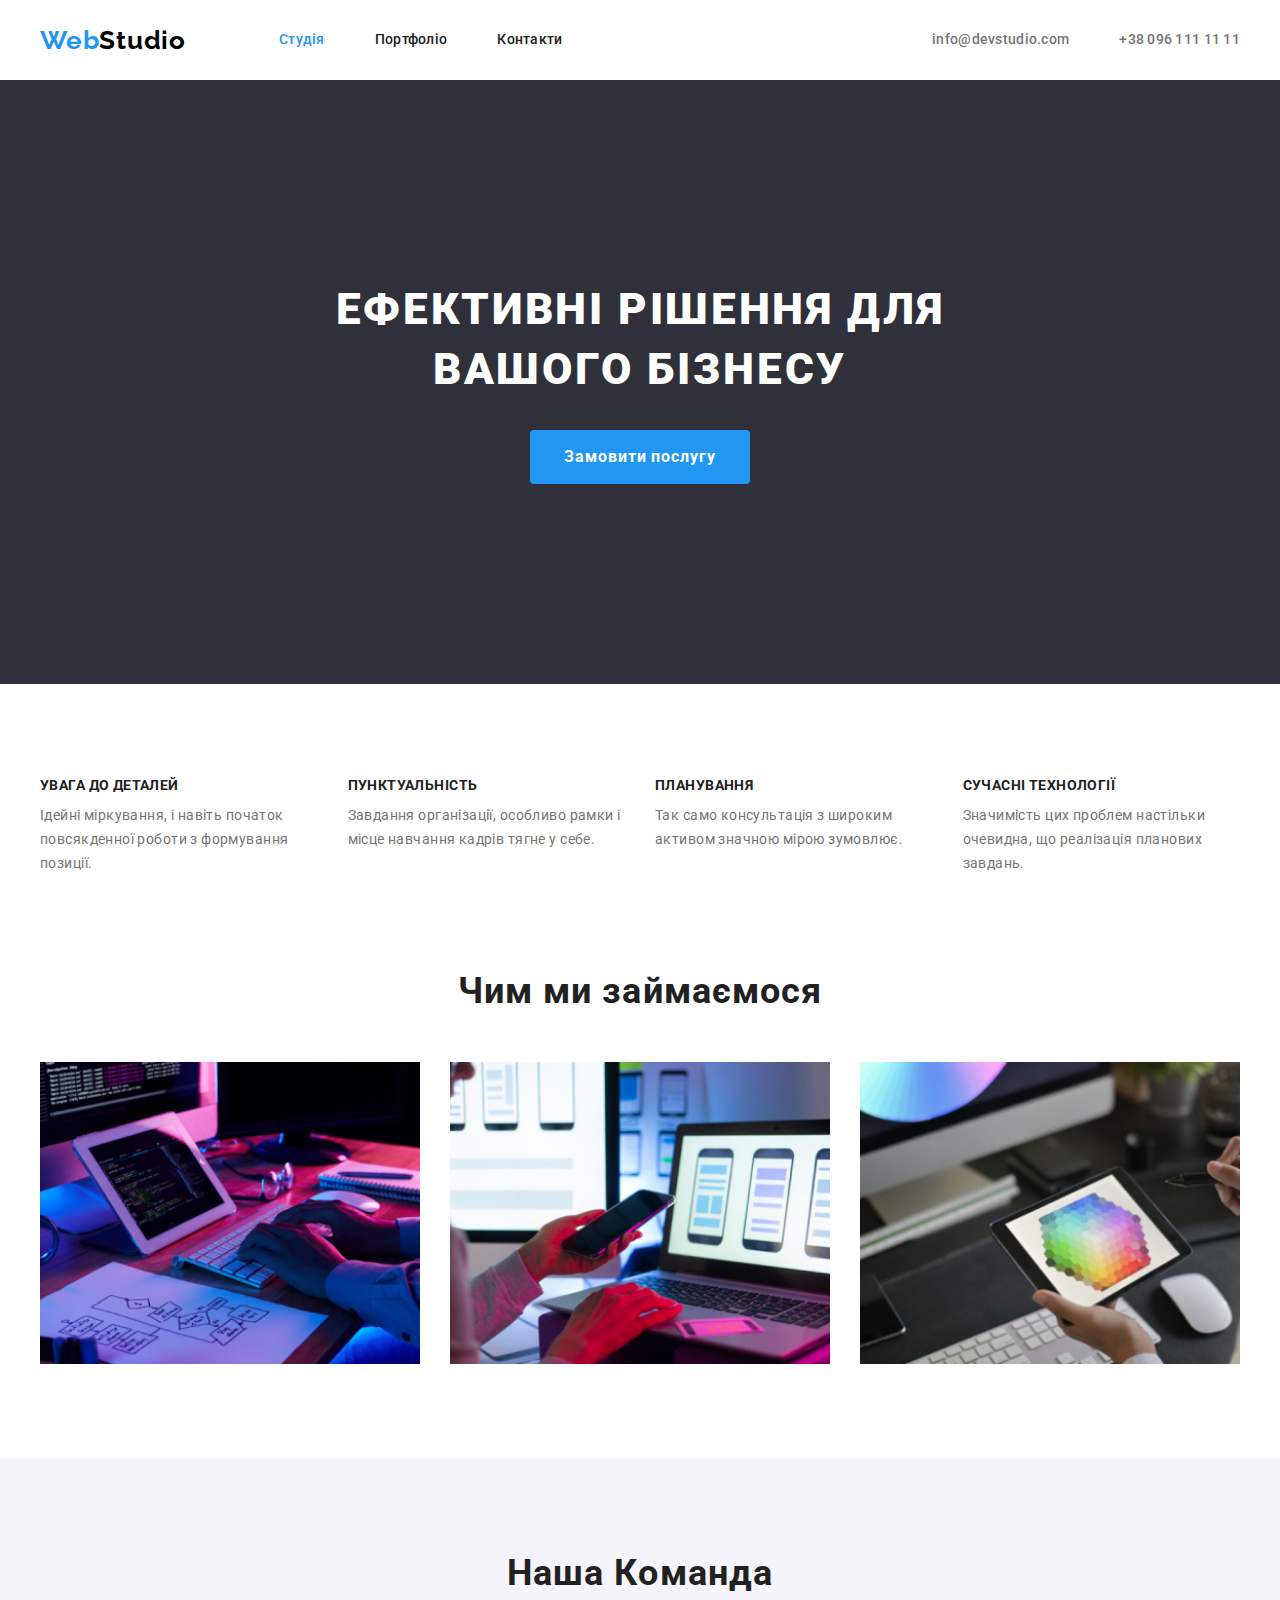
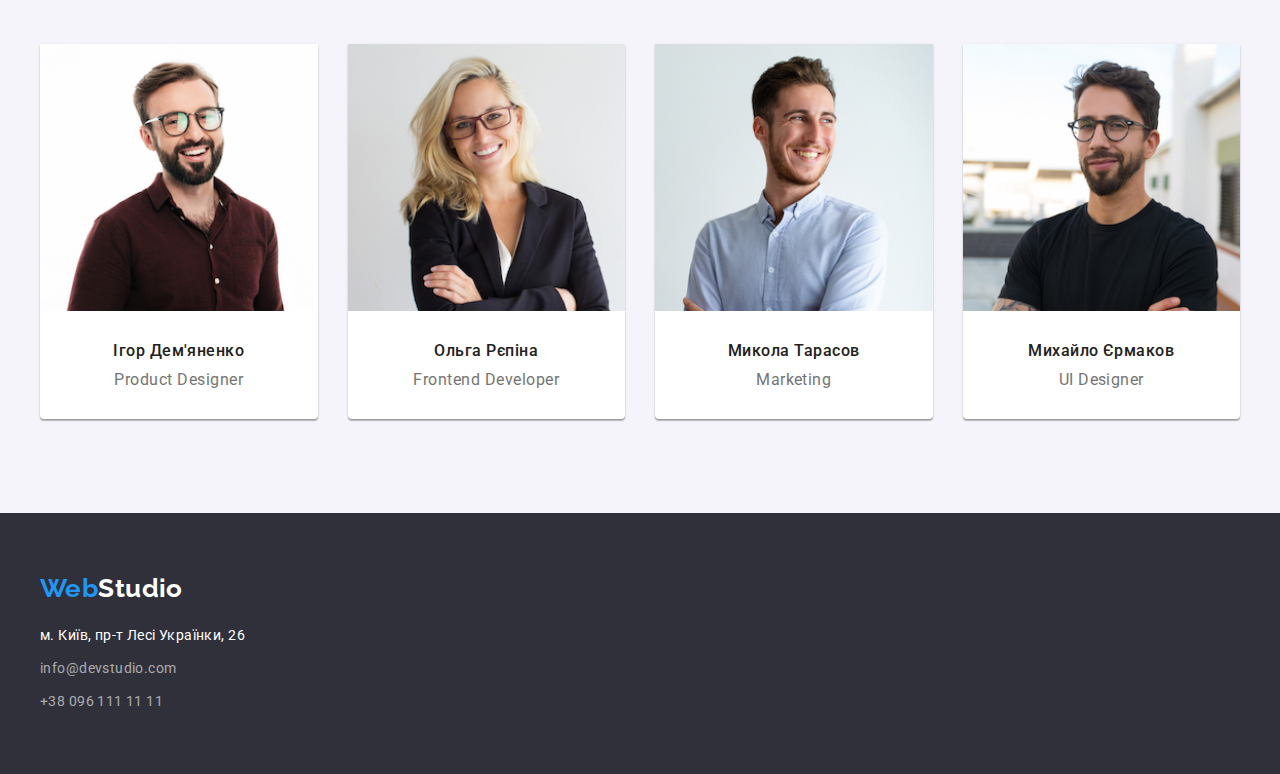
==== commit 46ec1782: "Initialize mod-3" ====
--- a/index.html
+++ b/index.html
@@ -38,19 +38,13 @@
         </nav>
 
         <ul class="communication list">
-          <li>
+          <li class="item">
             <a href="mailto:info@devstudio.com" class="link"
-              ><svg class="mail-icon" width="16" height="12">
-                <use href="./images/symbol-defs.svg#icon-envelope"></use></svg
               >info@devstudio.com</a
             >
           </li>
-          <li>
-            <a href="tel:+380961111111" class="link"
-              ><svg class="phone-icon" width="10" height="16">
-                <use href="./images/symbol-defs.svg#icon-smartphone"></use></svg
-              >+38 096 111 11 11</a
-            >
+          <li class="item">
+            <a href="tel:+380961111111" class="link">+38 096 111 11 11</a>
           </li>
         </ul>
       </div>
@@ -71,11 +65,6 @@
 
           <ul class="benefits-title list">
             <li class="items">
-              <div class="thumb">
-                <svg class="svg-icon" width="70" height="70">
-                  <use href="./images/symbol-defs.svg#icon-antenna"></use>
-                </svg>
-              </div>
               <h3 class="title">Увага до деталей</h3>
               <p class="text">
                 Ідейні міркування, і навіть початок повсякденної роботи з
@@ -83,11 +72,6 @@
               </p>
             </li>
             <li class="items">
-              <div class="thumb">
-                <svg class="svg-icon" width="70" height="70">
-                  <use href="./images/symbol-defs.svg#icon-clock"></use>
-                </svg>
-              </div>
               <h3 class="title">Пунктуальність</h3>
               <p class="text">
                 Завдання організації, особливо рамки і місце навчання кадрів
@@ -95,22 +79,12 @@
               </p>
             </li>
             <li class="items">
-              <div class="thumb">
-                <svg class="svg-icon" width="70" height="70">
-                  <use href="./images/symbol-defs.svg#icon-diagram"></use>
-                </svg>
-              </div>
               <h3 class="title">Планування</h3>
               <p class="text">
                 Так само консультація з широким активом значною мірою зумовлює.
               </p>
             </li>
             <li class="items">
-              <div class="thumb">
-                <svg class="svg-icon" width="70" height="70">
-                  <use href="./images/symbol-defs.svg#icon-astronaut"></use>
-                </svg>
-              </div>
               <h3 class="title">Сучасні технології</h3>
               <p class="text">
                 Значимість цих проблем настільки очевидна, що реалізація
@@ -161,56 +135,6 @@
               <div class="text-helper">
                 <h3 class="title">Ігор Дем'яненко</h3>
                 <p class="team-text">Product Designer</p>
-                <ul class="team-links list">
-                  <li>
-                    <a
-                      href="#"
-                      target="_blank"
-                      rel="noopener noreferrer nofollow"
-                      class="social-links link"
-                      ><svg class="svg-links" width="20" height="20">
-                        <use
-                          href="./images/symbol-defs.svg#icon-instagram"
-                        ></use></svg
-                    ></a>
-                  </li>
-                  <li>
-                    <a
-                      href="#"
-                      target="_blank"
-                      rel="noopener noreferrer nofollow"
-                      class="social-links link"
-                      ><svg class="svg-links" width="20" height="20">
-                        <use
-                          href="./images/symbol-defs.svg#icon-twitter"
-                        ></use></svg
-                    ></a>
-                  </li>
-                  <li>
-                    <a
-                      href="#"
-                      target="_blank"
-                      rel="noopener noreferrer nofollow"
-                      class="social-links link"
-                      ><svg class="svg-links" width="20" height="20">
-                        <use
-                          href="./images/symbol-defs.svg#icon-facebook"
-                        ></use></svg
-                    ></a>
-                  </li>
-                  <li>
-                    <a
-                      href="#"
-                      target="_blank"
-                      rel="noopener noreferrer nofollow"
-                      class="social-links link"
-                      ><svg class="svg-links" width="20" height="20">
-                        <use
-                          href="./images/symbol-defs.svg#icon-linkedin"
-                        ></use></svg
-                    ></a>
-                  </li>
-                </ul>
               </div>
             </li>
             <li class="team-icon">
@@ -218,56 +142,6 @@
               <div class="text-helper">
                 <h3 class="title">Ольга Рєпіна</h3>
                 <p class="team-text">Frontend Developer</p>
-                <ul class="team-links list">
-                  <li>
-                    <a
-                      href="#"
-                      target="_blank"
-                      rel="noopener noreferrer nofollow"
-                      class="social-links link"
-                      ><svg class="svg-links" width="20" height="20">
-                        <use
-                          href="./images/symbol-defs.svg#icon-instagram"
-                        ></use></svg
-                    ></a>
-                  </li>
-                  <li>
-                    <a
-                      href="#"
-                      target="_blank"
-                      rel="noopener noreferrer nofollow"
-                      class="social-links link"
-                      ><svg class="svg-links" width="20" height="20">
-                        <use
-                          href="./images/symbol-defs.svg#icon-twitter"
-                        ></use></svg
-                    ></a>
-                  </li>
-                  <li>
-                    <a
-                      href="#"
-                      target="_blank"
-                      rel="noopener noreferrer nofollow"
-                      class="social-links link"
-                      ><svg class="svg-links" width="20" height="20">
-                        <use
-                          href="./images/symbol-defs.svg#icon-facebook"
-                        ></use></svg
-                    ></a>
-                  </li>
-                  <li>
-                    <a
-                      href="#"
-                      target="_blank"
-                      rel="noopener noreferrer nofollow"
-                      class="social-links link"
-                      ><svg class="svg-links" width="20" height="20">
-                        <use
-                          href="./images/symbol-defs.svg#icon-linkedin"
-                        ></use></svg
-                    ></a>
-                  </li>
-                </ul>
               </div>
             </li>
             <li class="team-icon">
@@ -275,56 +149,6 @@
               <div class="text-helper">
                 <h3 class="title">Микола Тарасов</h3>
                 <p class="team-text">Marketing</p>
-                <ul class="team-links list">
-                  <li>
-                    <a
-                      href="#"
-                      target="_blank"
-                      rel="noopener noreferrer nofollow"
-                      class="social-links link"
-                      ><svg class="svg-links" width="20" height="20">
-                        <use
-                          href="./images/symbol-defs.svg#icon-instagram"
-                        ></use></svg
-                    ></a>
-                  </li>
-                  <li>
-                    <a
-                      href="#"
-                      target="_blank"
-                      rel="noopener noreferrer nofollow"
-                      class="social-links link"
-                      ><svg class="svg-links" width="20" height="20">
-                        <use
-                          href="./images/symbol-defs.svg#icon-twitter"
-                        ></use></svg
-                    ></a>
-                  </li>
-                  <li>
-                    <a
-                      href="#"
-                      target="_blank"
-                      rel="noopener noreferrer nofollow"
-                      class="social-links link"
-                      ><svg class="svg-links" width="20" height="20">
-                        <use
-                          href="./images/symbol-defs.svg#icon-facebook"
-                        ></use></svg
-                    ></a>
-                  </li>
-                  <li>
-                    <a
-                      href="#"
-                      target="_blank"
-                      rel="noopener noreferrer nofollow"
-                      class="social-links link"
-                      ><svg class="svg-links" width="20" height="20">
-                        <use
-                          href="./images/symbol-defs.svg#icon-linkedin"
-                        ></use></svg
-                    ></a>
-                  </li>
-                </ul>
               </div>
             </li>
             <li class="team-icon">
@@ -336,131 +160,7 @@
               <div class="text-helper">
                 <h3 class="title">Михайло Єрмаков</h3>
                 <p class="team-text">UI Designer</p>
-                <ul class="team-links list">
-                  <li>
-                    <a
-                      href="#"
-                      target="_blank"
-                      rel="noopener noreferrer nofollow"
-                      class="social-links link"
-                      ><svg class="svg-links" width="20" height="20">
-                        <use
-                          href="./images/symbol-defs.svg#icon-instagram"
-                        ></use></svg
-                    ></a>
-                  </li>
-                  <li>
-                    <a
-                      href="#"
-                      target="_blank"
-                      rel="noopener noreferrer nofollow"
-                      class="social-links link"
-                      ><svg class="svg-links" width="20" height="20">
-                        <use
-                          href="./images/symbol-defs.svg#icon-twitter"
-                        ></use></svg
-                    ></a>
-                  </li>
-                  <li>
-                    <a
-                      href="#"
-                      target="_blank"
-                      rel="noopener noreferrer nofollow"
-                      class="social-links link"
-                      ><svg class="svg-links" width="20" height="20">
-                        <use
-                          href="./images/symbol-defs.svg#icon-facebook"
-                        ></use></svg
-                    ></a>
-                  </li>
-                  <li>
-                    <a
-                      href="#"
-                      target="_blank"
-                      rel="noopener noreferrer nofollow"
-                      class="social-links link"
-                      ><svg class="svg-links" width="20" height="20">
-                        <use
-                          href="./images/symbol-defs.svg#icon-linkedin"
-                        ></use></svg
-                    ></a>
-                  </li>
-                </ul>
-              </div>
-            </li>
-          </ul>
-        </div>
-      </section>
-
-      <section class="clients">
-        <div class="container">
-          <h2 class="section-title">Постійні клієнти</h2>
-          <ul class="clients-list list">
-            <li class="company-logo">
-              <a
-                href="#"
-                target="_blank"
-                rel="noopener noreferrer nofollow"
-                class="company-link link"
-                ><svg class="clients-logo" width="106" height="60">
-                  <use href="./images/symbol-defs.svg#icon-logo-one"></use></svg
-              ></a>
-            </li>
-            <li class="company-logo">
-              <a
-                href="#"
-                target="_blank"
-                rel="noopener noreferrer nofollow"
-                class="company-link link"
-                ><svg class="clients-logo" width="106" height="60">
-                  <use href="./images/symbol-defs.svg#icon-logo-two"></use></svg
-              ></a>
-            </li>
-            <li class="company-logo">
-              <a
-                href="#"
-                target="_blank"
-                rel="noopener noreferrer nofollow"
-                class="company-link link"
-                ><svg class="clients-logo" width="106" height="60">
-                  <use
-                    href="./images/symbol-defs.svg#icon-logo-three"
-                  ></use></svg
-              ></a>
-            </li>
-            <li class="company-logo">
-              <a
-                href="#"
-                target="_blank"
-                rel="noopener noreferrer nofollow"
-                class="company-link link"
-                ><svg class="clients-logo" width="106" height="60">
-                  <use
-                    href="./images/symbol-defs.svg#icon-logo-four"
-                  ></use></svg
-              ></a>
-            </li>
-            <li class="company-logo">
-              <a
-                href="#"
-                target="_blank"
-                rel="noopener noreferrer nofollow"
-                class="company-link link"
-                ><svg class="clients-logo" width="106" height="60">
-                  <use
-                    href="./images/symbol-defs.svg#icon-logo-five"
-                  ></use></svg
-              ></a>
-            </li>
-            <li class="company-logo">
-              <a
-                href="#"
-                target="_blank"
-                rel="noopener noreferrer nofollow"
-                class="company-link link"
-                ><svg class="clients-logo" width="106" height="60">
-                  <use href="./images/symbol-defs.svg#icon-logo-six"></use></svg
-              ></a>
+              </div>
             </li>
           </ul>
         </div>
@@ -468,82 +168,32 @@
     </main>
     <!--підвал-->
     <footer class="last-page">
-      <div class="container footer-social-links">
-        <div>
-          <a href="./index.html" class="logo-footer"
-            ><span class="logo-word">Web</span>Studio</a
-          >
-
-          <address>
-            <ul class="address list">
-              <li class="contact footer-address">
-                <a
-                  href="https://goo.gl/maps/CPtrU1FHBa2aNyZL9"
-                  target="_blank"
-                  rel="noopener noreferrer nofollow"
-                  class="link"
-                  >м. Київ, пр-т Лесі Українки, 26</a
-                >
-              </li>
-              <li class="contact">
-                <a href="mailto:info@devstudio.com" class="link"
-                  >info@devstudio.com</a
-                >
-              </li>
-              <li class="contact">
-                <a href="tel:+380961111111" class="link">+38 096 111 11 11</a>
-              </li>
-            </ul>
-          </address>
-        </div>
-
-        <div class="footer-links">
-          <h3 class="social-title">приєднуйтесь</h3>
-          <ul class="footer-items-link list">
-            <li>
+      <div class="container">
+        <a href="./index.html" class="logo-footer"
+          ><span class="logo-word">Web</span>Studio</a
+        >
+
+        <address>
+          <ul class="address list">
+            <li class="contact footer-address">
               <a
-                href="#"
+                href="https://goo.gl/maps/CPtrU1FHBa2aNyZL9"
                 target="_blank"
                 rel="noopener noreferrer nofollow"
-                class="social-items link"
-                ><svg class="footer-svg" width="20" height="20">
-                  <use
-                    href="./images/symbol-defs.svg#icon-instagram"
-                  ></use></svg
-              ></a>
-            </li>
-            <li>
-              <a
-                href="#"
-                target="_blank"
-                rel="noopener noreferrer nofollow"
-                class="social-items link"
-                ><svg class="footer-svg" width="20" height="20">
-                  <use href="./images/symbol-defs.svg#icon-twitter"></use></svg
-              ></a>
-            </li>
-            <li>
-              <a
-                href="#"
-                target="_blank"
-                rel="noopener noreferrer nofollow"
-                class="social-items link"
-                ><svg class="footer-svg" width="20" height="20">
-                  <use href="./images/symbol-defs.svg#icon-facebook"></use></svg
-              ></a>
-            </li>
-            <li>
-              <a
-                href="#"
-                target="_blank"
-                rel="noopener noreferrer nofollow"
-                class="social-items link"
-                ><svg class="footer-svg" width="20" height="20">
-                  <use href="./images/symbol-defs.svg#icon-linkedin"></use></svg
-              ></a>
-            </li>
-          </ul>
-        </div>
+                class="link"
+                >м. Київ, пр-т Лесі Українки, 26</a
+              >
+            </li>
+            <li class="contact">
+              <a href="mailto:info@devstudio.com" class="link"
+                >info@devstudio.com</a
+              >
+            </li>
+            <li class="contact">
+              <a href="tel:+380961111111" class="link">+38 096 111 11 11</a>
+            </li>
+          </ul>
+        </address>
       </div>
     </footer>
   </body>
--- a/css/styles.css
+++ b/css/styles.css
@@ -1,16 +1,12 @@
 :root {
   --text-color: #212121;
-  --p-color: #757575;
-  --tel-mail-color: #757575;
+  --p-tel-mail-color: #757575;
   --accent-color: #2196f3;
   --logo-header-color: #000000;
   --primary-white-color: #ffffff;
   --hero-footer-color: #2f303a;
   --bcg-color-button: #f5f4fa;
-  --svg-color: #afb1b8;
-  --bcg-color-hero: #c4c4c4;
   --address-color: rgba(255, 255, 255, 0.6);
-  --svg-background-color: rgba(255, 255, 255, 0.1);
   --main-font-family: "Roboto", sans-serif;
   --main-font-size: 16px;
 }
@@ -38,6 +34,8 @@
   margin: 0 auto;
   padding-left: 15px;
   padding-right: 15px;
+
+  /* outline: 2px solid tomato; */
 }
 
 .list {
@@ -138,14 +136,17 @@
 .communication {
   display: flex;
   margin-left: auto;
-  gap: 50px;
+}
+
+.communication .item + .item {
+  margin-left: 50px;
 }
 
 .communication .link {
   display: block;
   padding: 32px 0;
 
-  color: var(--tel-mail-color);
+  color: var(--p-tel-mail-color);
 
   font-weight: 500;
   font-size: 14px;
@@ -159,35 +160,12 @@
   color: var(--accent-color);
 }
 
-.mail-icon,
-.phone-icon {
-  margin-right: 10px;
-  vertical-align: middle;
-}
-
-.link .mail-icon,
-.link .phone-icon {
-  fill: currentColor;
-}
-
-/* hero */
+/* second section */
 .section-hero {
   padding: 200px 0;
 
-  background-color: var(--bcg-color-hero);
+  background-color: var(--hero-footer-color);
   text-align: center;
-
-  max-width: 1600px;
-  margin-left: auto;
-  margin-right: auto;
-  background-image: linear-gradient(
-      to right,
-      rgba(47, 48, 58, 0.4),
-      rgba(47, 48, 58, 0.4)
-    ),
-    url(../images/background-image.jpg);
-  background-repeat: no-repeat;
-  background-size: cover;
 }
 
 .hero-title {
@@ -204,8 +182,6 @@
   letter-spacing: 0.06em;
   text-transform: uppercase;
 }
-
-/* benefits */
 .benefits-title {
   display: flex;
   flex-wrap: wrap;
@@ -215,18 +191,6 @@
   flex-basis: calc((100% - 90px) / 4);
 }
 
-.thumb {
-  display: flex;
-  justify-content: center;
-  align-items: center;
-  min-width: 270px;
-  min-height: 120px;
-  margin-bottom: 20px;
-
-  background-color: var(--bcg-color-button);
-  border-radius: 4px;
-}
-
 .benefits-title .title {
   font-weight: 700;
   font-size: 14px;
@@ -240,7 +204,7 @@
 }
 
 .benefits-title .text {
-  color: var(--p-color);
+  color: var(--p-tel-mail-color);
 
   font-size: 14px;
   line-height: 1.71;
@@ -248,14 +212,13 @@
 }
 
 .text {
-  color: var(--p-color);
+  color: var(--p-tel-mail-color);
 
   font-size: var(--main-font-size);
   line-height: 1.19;
   letter-spacing: 0.03em;
 }
 
-/* photo */
 .section-title {
   margin-bottom: 50px;
 
@@ -278,7 +241,7 @@
 .photo-items {
   flex-basis: calc((100% - 60px) / 3);
 }
-/* team-section */
+
 .team-section {
   padding: 94px 0;
 
@@ -308,45 +271,16 @@
 }
 
 .team-text {
-  color: var(--p-color);
+  color: var(--p-tel-mail-color);
 
   font-size: var(--main-font-size);
   line-height: 1.19;
   text-align: center;
   letter-spacing: 0.03em;
-  margin-bottom: 16px;
 }
 
 .text-helper {
   padding: 30px 0;
-}
-
-.team-links {
-  display: flex;
-  gap: 10px;
-  justify-content: center;
-}
-
-.svg-links {
-  fill: currentColor;
-}
-
-.social-links {
-  display: flex;
-  justify-content: center;
-  align-items: center;
-  width: 44px;
-  height: 44px;
-  border-radius: 50%;
-
-  color: var(--svg-color);
-}
-
-.team-links .link:hover,
-.team-links .link:focus {
-  color: var(--primary-white-color);
-  background-color: var(--accent-color);
-  border-radius: 50%;
 }
 
 /* click */
@@ -380,53 +314,21 @@
   padding: 10px 0;
 }
 
-/* clients */
-
-.clients {
-  padding: 94px 0;
-}
-
-.clients-list {
-  display: flex;
-  gap: 30px;
-}
-
-.company-logo {
-  flex-basis: calc((100% - 150px) / 6);
-}
-
-.company-link {
-  display: block;
-  padding: 16px 32px;
-
-  color: var(--svg-color);
-  border: 1px solid var(--svg-color);
-  border-radius: 4px;
-}
-
-.clients-list .link:hover,
-.clients-list .link:focus {
-  border: 1px solid var(--accent-color);
-  color: var(--accent-color);
-}
-
-.clients-logo {
-  fill: currentColor;
-}
-
-/* portfolio section */
+/* second section for second page */
 .filter {
   display: flex;
   justify-content: center;
   margin-bottom: 50px;
-  gap: 8px;
+}
+
+.filter .items:not(:last-child) {
+  margin-right: 8px;
 }
 
 .filter .btn {
   background-color: var(--bcg-color-button);
   color: var(--text-color);
 
-  padding: 6px 22px;
   font-weight: 500;
   font-size: var(--main-font-size);
   line-height: 1.63;
@@ -442,6 +344,17 @@
     0px 2px 2px rgba(0, 0, 0, 0.12);
 }
 
+.btn.first {
+  display: inline-block;
+  padding: 6px 25px;
+  min-width: 23px;
+}
+
+.btn.rest {
+  display: inline-block;
+  padding: 6px 22px;
+}
+
 .works {
   display: flex;
   flex-wrap: wrap;
@@ -450,16 +363,6 @@
 
 .work-list {
   flex-basis: calc((100% - 60px) / 3);
-}
-
-.work-list .link {
-  display: block;
-}
-
-.work-list .link:hover,
-.work-list .link:focus {
-  box-shadow: 0px 1px 1px rgba(0, 0, 0, 0.12), 0px 4px 4px rgba(0, 0, 0, 0.06),
-    1px 4px 6px rgba(0, 0, 0, 0.16);
 }
 
 .works-title {
@@ -480,10 +383,11 @@
 
 .works .link {
   color: var(--text-color);
-  text-decoration: none;
-}
-
-/* footer */
+
+  text-decoration: none;
+}
+
+/* last one */
 .last-page {
   padding: 60px 0;
 
@@ -498,6 +402,7 @@
   margin-bottom: 20px;
 
   color: var(--primary-white-color);
+
   font-family: "Raleway", sans-serif;
   font-weight: 700;
   font-size: 26px;
@@ -540,46 +445,3 @@
 .footer-addres .link:focus {
   color: var(--accent-color);
 }
-
-.footer-social-links {
-  display: flex;
-  gap: 100px;
-  align-items: baseline;
-}
-
-.social-title {
-  margin-bottom: 20px;
-
-  color: var(--primary-white-color);
-  font-weight: 700;
-  font-size: 14px;
-  line-height: 16px;
-  letter-spacing: 0.03em;
-  text-transform: uppercase;
-}
-
-.footer-items-link {
-  display: flex;
-  gap: 10px;
-}
-
-.social-items {
-  display: flex;
-  justify-content: center;
-  align-items: center;
-  width: 44px;
-  height: 44px;
-  border-radius: 50%;
-
-  color: var(--primary-white-color);
-  background-color: var(--svg-background-color);
-}
-
-.footer-items-link .link:hover,
-.footer-items-link .link:focus {
-  background-color: var(--accent-color);
-}
-
-.footer-svg {
-  fill: currentColor;
-}
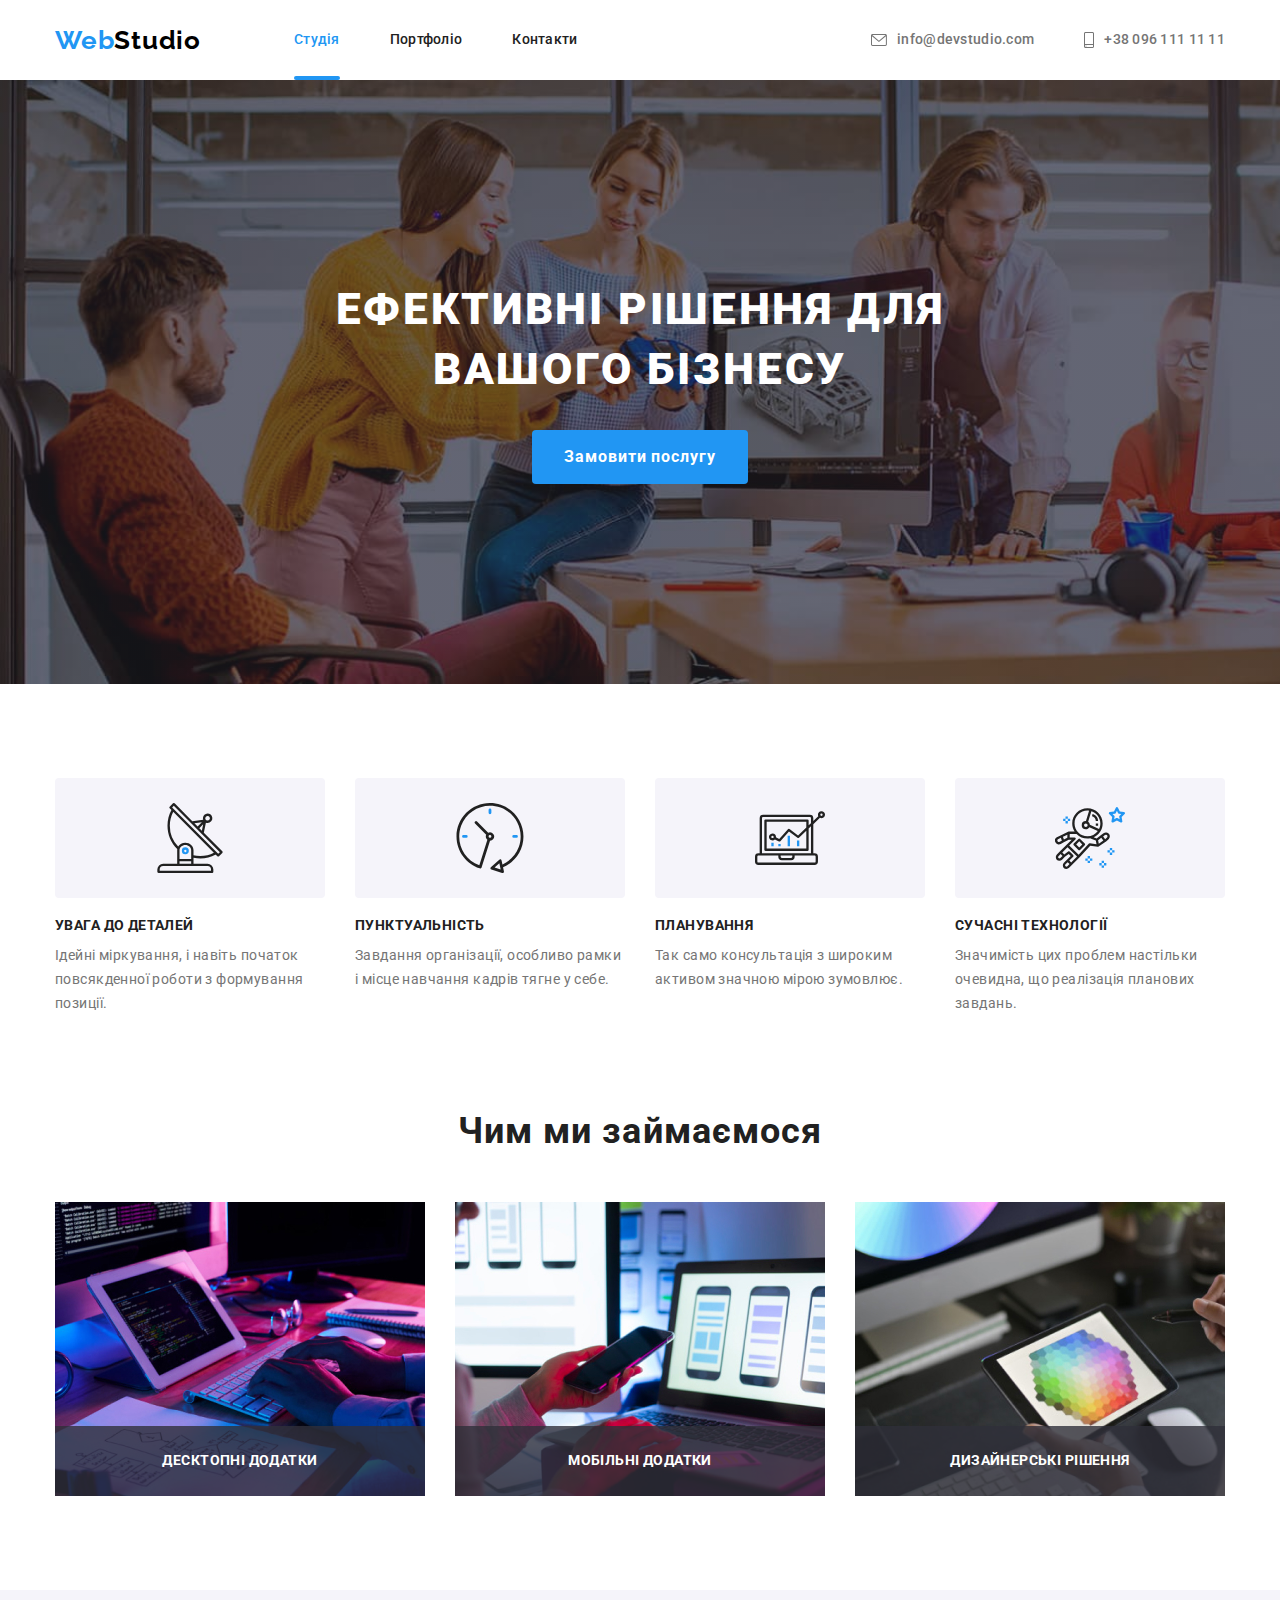
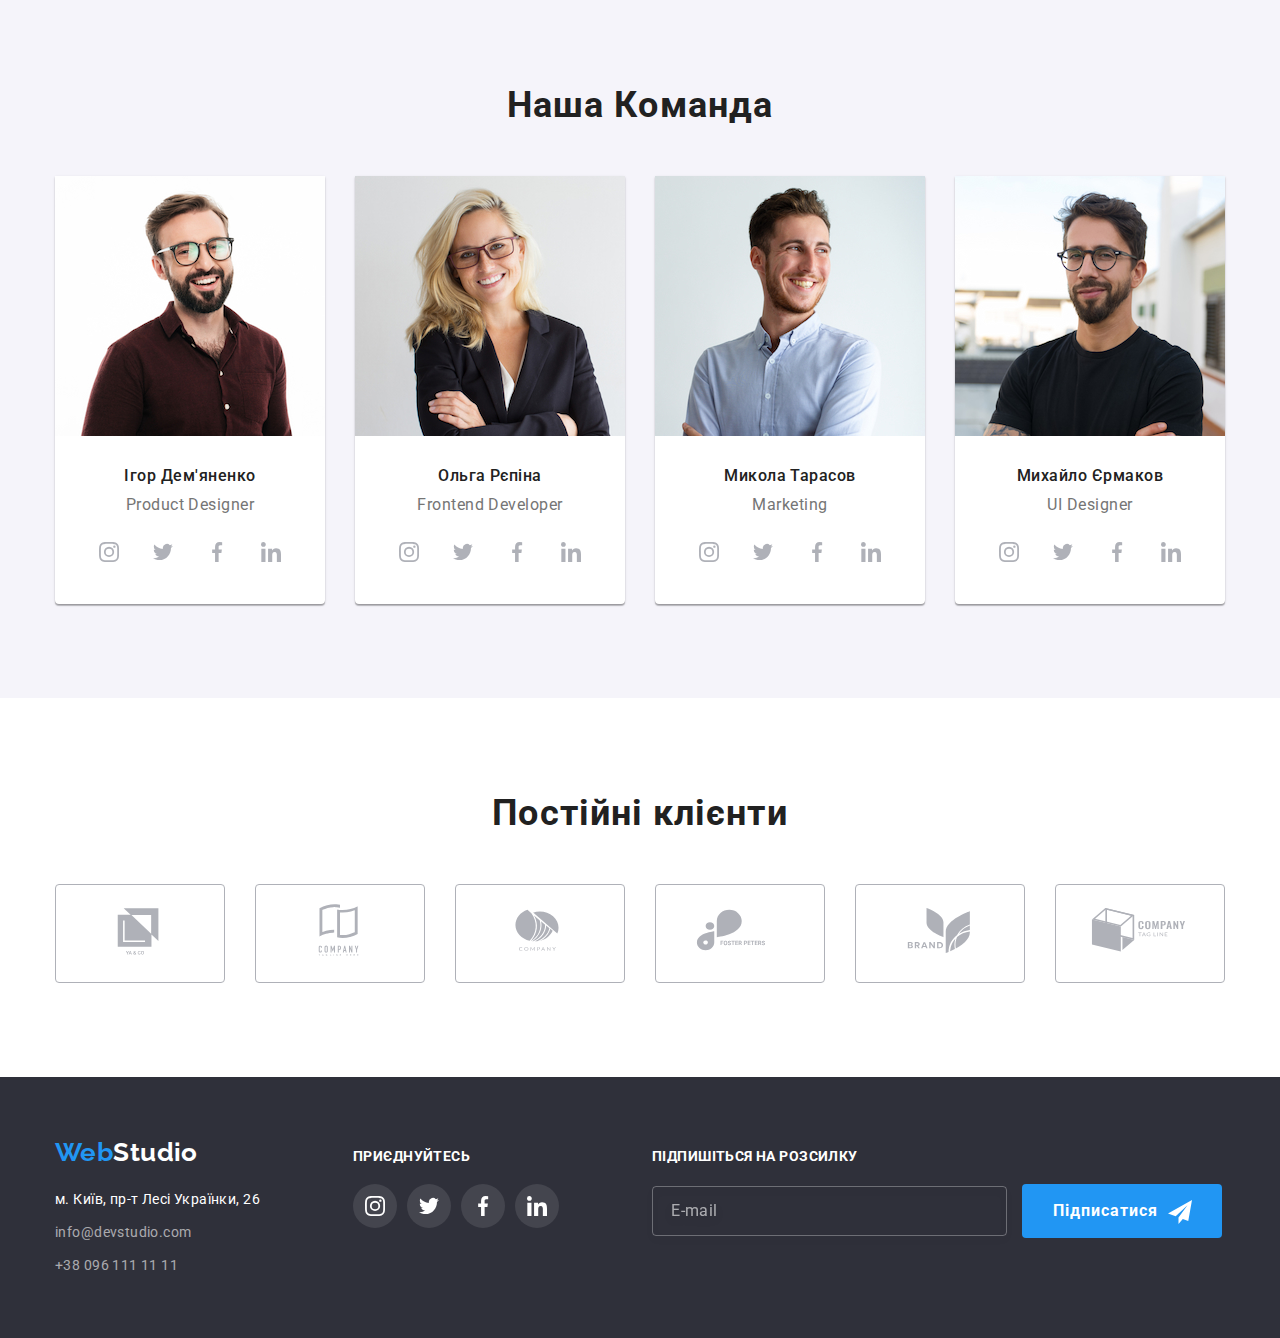
==== commit 045be9e7: "Initialize mod-6" ====
--- a/index.html
+++ b/index.html
@@ -38,13 +38,19 @@
         </nav>
 
         <ul class="communication list">
-          <li class="item">
+          <li>
             <a href="mailto:info@devstudio.com" class="link"
+              ><svg class="mail-icon" width="16" height="12">
+                <use href="./images/symbol-defs.svg#icon-envelope"></use></svg
               >info@devstudio.com</a
             >
           </li>
-          <li class="item">
-            <a href="tel:+380961111111" class="link">+38 096 111 11 11</a>
+          <li>
+            <a href="tel:+380961111111" class="link"
+              ><svg class="phone-icon" width="10" height="16">
+                <use href="./images/symbol-defs.svg#icon-smartphone"></use></svg
+              >+38 096 111 11 11</a
+            >
           </li>
         </ul>
       </div>
@@ -55,7 +61,9 @@
         <div class="container">
           <h1 class="hero-title">Ефективні рішення для вашого бізнесу</h1>
 
-          <button type="button" class="btn main">Замовити послугу</button>
+          <button type="button" class="btn main" data-modal-open>
+            Замовити послугу
+          </button>
         </div>
       </section>
 
@@ -65,6 +73,11 @@
 
           <ul class="benefits-title list">
             <li class="items">
+              <div class="thumb">
+                <svg class="svg-icon" width="70" height="70">
+                  <use href="./images/symbol-defs.svg#icon-antenna"></use>
+                </svg>
+              </div>
               <h3 class="title">Увага до деталей</h3>
               <p class="text">
                 Ідейні міркування, і навіть початок повсякденної роботи з
@@ -72,6 +85,11 @@
               </p>
             </li>
             <li class="items">
+              <div class="thumb">
+                <svg class="svg-icon" width="70" height="70">
+                  <use href="./images/symbol-defs.svg#icon-clock"></use>
+                </svg>
+              </div>
               <h3 class="title">Пунктуальність</h3>
               <p class="text">
                 Завдання організації, особливо рамки і місце навчання кадрів
@@ -79,12 +97,22 @@
               </p>
             </li>
             <li class="items">
+              <div class="thumb">
+                <svg class="svg-icon" width="70" height="70">
+                  <use href="./images/symbol-defs.svg#icon-diagram"></use>
+                </svg>
+              </div>
               <h3 class="title">Планування</h3>
               <p class="text">
                 Так само консультація з широким активом значною мірою зумовлює.
               </p>
             </li>
             <li class="items">
+              <div class="thumb">
+                <svg class="svg-icon" width="70" height="70">
+                  <use href="./images/symbol-defs.svg#icon-astronaut"></use>
+                </svg>
+              </div>
               <h3 class="title">Сучасні технології</h3>
               <p class="text">
                 Значимість цих проблем настільки очевидна, що реалізація
@@ -101,25 +129,34 @@
 
           <ul class="photo list">
             <li class="photo-items">
-              <img
-                src="./images/img1.jpg"
-                alt="Робить щось на коп'ютері"
-                width="370"
-              />
+              <div class="photo-thumb">
+                <img
+                  src="./images/img1.jpg"
+                  alt="Робить щось на коп'ютері"
+                  width="370"
+                />
+                <h3 class="photo-title">Десктопні додатки</h3>
+              </div>
             </li>
             <li class="photo-items">
-              <img
-                src="./images/img2.jpg"
-                alt="Робить щось на ноутбуці"
-                width="370"
-              />
+              <div class="photo-thumb">
+                <img
+                  src="./images/img2.jpg"
+                  alt="Робить щось на ноутбуці"
+                  width="370"
+                />
+                <h3 class="photo-title">Мобільні додатки</h3>
+              </div>
             </li>
             <li class="photo-items">
-              <img
-                src="./images/img3.jpg"
-                alt="Робить щось на планшеті"
-                width="370"
-              />
+              <div class="photo-thumb">
+                <img
+                  src="./images/img3.jpg"
+                  alt="Робить щось на планшеті"
+                  width="370"
+                />
+                <h3 class="photo-title">Дизайнерські рішення</h3>
+              </div>
             </li>
           </ul>
         </div>
@@ -135,6 +172,56 @@
               <div class="text-helper">
                 <h3 class="title">Ігор Дем'яненко</h3>
                 <p class="team-text">Product Designer</p>
+                <ul class="team-links list">
+                  <li>
+                    <a
+                      href="#"
+                      target="_blank"
+                      rel="noopener noreferrer nofollow"
+                      class="social-links link"
+                      ><svg class="svg-links" width="20" height="20">
+                        <use
+                          href="./images/symbol-defs.svg#icon-instagram"
+                        ></use></svg
+                    ></a>
+                  </li>
+                  <li>
+                    <a
+                      href="#"
+                      target="_blank"
+                      rel="noopener noreferrer nofollow"
+                      class="social-links link"
+                      ><svg class="svg-links" width="20" height="20">
+                        <use
+                          href="./images/symbol-defs.svg#icon-twitter"
+                        ></use></svg
+                    ></a>
+                  </li>
+                  <li>
+                    <a
+                      href="#"
+                      target="_blank"
+                      rel="noopener noreferrer nofollow"
+                      class="social-links link"
+                      ><svg class="svg-links" width="20" height="20">
+                        <use
+                          href="./images/symbol-defs.svg#icon-facebook"
+                        ></use></svg
+                    ></a>
+                  </li>
+                  <li>
+                    <a
+                      href="#"
+                      target="_blank"
+                      rel="noopener noreferrer nofollow"
+                      class="social-links link"
+                      ><svg class="svg-links" width="20" height="20">
+                        <use
+                          href="./images/symbol-defs.svg#icon-linkedin"
+                        ></use></svg
+                    ></a>
+                  </li>
+                </ul>
               </div>
             </li>
             <li class="team-icon">
@@ -142,6 +229,56 @@
               <div class="text-helper">
                 <h3 class="title">Ольга Рєпіна</h3>
                 <p class="team-text">Frontend Developer</p>
+                <ul class="team-links list">
+                  <li>
+                    <a
+                      href="#"
+                      target="_blank"
+                      rel="noopener noreferrer nofollow"
+                      class="social-links link"
+                      ><svg class="svg-links" width="20" height="20">
+                        <use
+                          href="./images/symbol-defs.svg#icon-instagram"
+                        ></use></svg
+                    ></a>
+                  </li>
+                  <li>
+                    <a
+                      href="#"
+                      target="_blank"
+                      rel="noopener noreferrer nofollow"
+                      class="social-links link"
+                      ><svg class="svg-links" width="20" height="20">
+                        <use
+                          href="./images/symbol-defs.svg#icon-twitter"
+                        ></use></svg
+                    ></a>
+                  </li>
+                  <li>
+                    <a
+                      href="#"
+                      target="_blank"
+                      rel="noopener noreferrer nofollow"
+                      class="social-links link"
+                      ><svg class="svg-links" width="20" height="20">
+                        <use
+                          href="./images/symbol-defs.svg#icon-facebook"
+                        ></use></svg
+                    ></a>
+                  </li>
+                  <li>
+                    <a
+                      href="#"
+                      target="_blank"
+                      rel="noopener noreferrer nofollow"
+                      class="social-links link"
+                      ><svg class="svg-links" width="20" height="20">
+                        <use
+                          href="./images/symbol-defs.svg#icon-linkedin"
+                        ></use></svg
+                    ></a>
+                  </li>
+                </ul>
               </div>
             </li>
             <li class="team-icon">
@@ -149,6 +286,56 @@
               <div class="text-helper">
                 <h3 class="title">Микола Тарасов</h3>
                 <p class="team-text">Marketing</p>
+                <ul class="team-links list">
+                  <li>
+                    <a
+                      href="#"
+                      target="_blank"
+                      rel="noopener noreferrer nofollow"
+                      class="social-links link"
+                      ><svg class="svg-links" width="20" height="20">
+                        <use
+                          href="./images/symbol-defs.svg#icon-instagram"
+                        ></use></svg
+                    ></a>
+                  </li>
+                  <li>
+                    <a
+                      href="#"
+                      target="_blank"
+                      rel="noopener noreferrer nofollow"
+                      class="social-links link"
+                      ><svg class="svg-links" width="20" height="20">
+                        <use
+                          href="./images/symbol-defs.svg#icon-twitter"
+                        ></use></svg
+                    ></a>
+                  </li>
+                  <li>
+                    <a
+                      href="#"
+                      target="_blank"
+                      rel="noopener noreferrer nofollow"
+                      class="social-links link"
+                      ><svg class="svg-links" width="20" height="20">
+                        <use
+                          href="./images/symbol-defs.svg#icon-facebook"
+                        ></use></svg
+                    ></a>
+                  </li>
+                  <li>
+                    <a
+                      href="#"
+                      target="_blank"
+                      rel="noopener noreferrer nofollow"
+                      class="social-links link"
+                      ><svg class="svg-links" width="20" height="20">
+                        <use
+                          href="./images/symbol-defs.svg#icon-linkedin"
+                        ></use></svg
+                    ></a>
+                  </li>
+                </ul>
               </div>
             </li>
             <li class="team-icon">
@@ -160,7 +347,131 @@
               <div class="text-helper">
                 <h3 class="title">Михайло Єрмаков</h3>
                 <p class="team-text">UI Designer</p>
-              </div>
+                <ul class="team-links list">
+                  <li>
+                    <a
+                      href="#"
+                      target="_blank"
+                      rel="noopener noreferrer nofollow"
+                      class="social-links link"
+                      ><svg class="svg-links" width="20" height="20">
+                        <use
+                          href="./images/symbol-defs.svg#icon-instagram"
+                        ></use></svg
+                    ></a>
+                  </li>
+                  <li>
+                    <a
+                      href="#"
+                      target="_blank"
+                      rel="noopener noreferrer nofollow"
+                      class="social-links link"
+                      ><svg class="svg-links" width="20" height="20">
+                        <use
+                          href="./images/symbol-defs.svg#icon-twitter"
+                        ></use></svg
+                    ></a>
+                  </li>
+                  <li>
+                    <a
+                      href="#"
+                      target="_blank"
+                      rel="noopener noreferrer nofollow"
+                      class="social-links link"
+                      ><svg class="svg-links" width="20" height="20">
+                        <use
+                          href="./images/symbol-defs.svg#icon-facebook"
+                        ></use></svg
+                    ></a>
+                  </li>
+                  <li>
+                    <a
+                      href="#"
+                      target="_blank"
+                      rel="noopener noreferrer nofollow"
+                      class="social-links link"
+                      ><svg class="svg-links" width="20" height="20">
+                        <use
+                          href="./images/symbol-defs.svg#icon-linkedin"
+                        ></use></svg
+                    ></a>
+                  </li>
+                </ul>
+              </div>
+            </li>
+          </ul>
+        </div>
+      </section>
+
+      <section class="clients">
+        <div class="container">
+          <h2 class="section-title">Постійні клієнти</h2>
+          <ul class="clients-list list">
+            <li class="company-logo">
+              <a
+                href="#"
+                target="_blank"
+                rel="noopener noreferrer nofollow"
+                class="company-link link"
+                ><svg class="clients-logo" width="106" height="60">
+                  <use href="./images/symbol-defs.svg#icon-logo-one"></use></svg
+              ></a>
+            </li>
+            <li class="company-logo">
+              <a
+                href="#"
+                target="_blank"
+                rel="noopener noreferrer nofollow"
+                class="company-link link"
+                ><svg class="clients-logo" width="106" height="60">
+                  <use href="./images/symbol-defs.svg#icon-logo-two"></use></svg
+              ></a>
+            </li>
+            <li class="company-logo">
+              <a
+                href="#"
+                target="_blank"
+                rel="noopener noreferrer nofollow"
+                class="company-link link"
+                ><svg class="clients-logo" width="106" height="60">
+                  <use
+                    href="./images/symbol-defs.svg#icon-logo-three"
+                  ></use></svg
+              ></a>
+            </li>
+            <li class="company-logo">
+              <a
+                href="#"
+                target="_blank"
+                rel="noopener noreferrer nofollow"
+                class="company-link link"
+                ><svg class="clients-logo" width="106" height="60">
+                  <use
+                    href="./images/symbol-defs.svg#icon-logo-four"
+                  ></use></svg
+              ></a>
+            </li>
+            <li class="company-logo">
+              <a
+                href="#"
+                target="_blank"
+                rel="noopener noreferrer nofollow"
+                class="company-link link"
+                ><svg class="clients-logo" width="106" height="60">
+                  <use
+                    href="./images/symbol-defs.svg#icon-logo-five"
+                  ></use></svg
+              ></a>
+            </li>
+            <li class="company-logo">
+              <a
+                href="#"
+                target="_blank"
+                rel="noopener noreferrer nofollow"
+                class="company-link link"
+                ><svg class="clients-logo" width="106" height="60">
+                  <use href="./images/symbol-defs.svg#icon-logo-six"></use></svg
+              ></a>
             </li>
           </ul>
         </div>
@@ -168,33 +479,175 @@
     </main>
     <!--підвал-->
     <footer class="last-page">
-      <div class="container">
-        <a href="./index.html" class="logo-footer"
-          ><span class="logo-word">Web</span>Studio</a
-        >
-
-        <address>
-          <ul class="address list">
-            <li class="contact footer-address">
-              <a
-                href="https://goo.gl/maps/CPtrU1FHBa2aNyZL9"
-                target="_blank"
-                rel="noopener noreferrer nofollow"
-                class="link"
-                >м. Київ, пр-т Лесі Українки, 26</a
-              >
-            </li>
-            <li class="contact">
-              <a href="mailto:info@devstudio.com" class="link"
-                >info@devstudio.com</a
-              >
-            </li>
-            <li class="contact">
-              <a href="tel:+380961111111" class="link">+38 096 111 11 11</a>
+      <div class="container footer-social-links">
+        <div>
+          <a href="./index.html" class="logo-footer"
+            ><span class="logo-word">Web</span>Studio</a
+          >
+
+          <address>
+            <ul class="address list">
+              <li class="contact footer-address">
+                <a
+                  href="https://goo.gl/maps/CPtrU1FHBa2aNyZL9"
+                  target="_blank"
+                  rel="noopener noreferrer nofollow"
+                  class="link"
+                  >м. Київ, пр-т Лесі Українки, 26</a
+                >
+              </li>
+              <li class="contact">
+                <a href="mailto:info@devstudio.com" class="link"
+                  >info@devstudio.com</a
+                >
+              </li>
+              <li class="contact">
+                <a href="tel:+380961111111" class="link">+38 096 111 11 11</a>
+              </li>
+            </ul>
+          </address>
+        </div>
+
+        <div class="footer-links">
+          <p class="social-text">приєднуйтесь</p>
+          <ul class="footer-items-link list">
+            <li>
+              <a
+                href="#"
+                target="_blank"
+                rel="noopener noreferrer nofollow"
+                class="social-items link"
+                ><svg class="footer-svg" width="20" height="20">
+                  <use
+                    href="./images/symbol-defs.svg#icon-instagram"
+                  ></use></svg
+              ></a>
+            </li>
+            <li>
+              <a
+                href="#"
+                target="_blank"
+                rel="noopener noreferrer nofollow"
+                class="social-items link"
+                ><svg class="footer-svg" width="20" height="20">
+                  <use href="./images/symbol-defs.svg#icon-twitter"></use></svg
+              ></a>
+            </li>
+            <li>
+              <a
+                href="#"
+                target="_blank"
+                rel="noopener noreferrer nofollow"
+                class="social-items link"
+                ><svg class="footer-svg" width="20" height="20">
+                  <use href="./images/symbol-defs.svg#icon-facebook"></use></svg
+              ></a>
+            </li>
+            <li>
+              <a
+                href="#"
+                target="_blank"
+                rel="noopener noreferrer nofollow"
+                class="social-items link"
+                ><svg class="footer-svg" width="20" height="20">
+                  <use href="./images/symbol-defs.svg#icon-linkedin"></use></svg
+              ></a>
             </li>
           </ul>
-        </address>
+        </div>
+        <div>
+          <p class="mail-text">Підпишіться на розсилку</p>
+          <form class="mail-field">
+            <label class="form-lable"></label>
+            <input
+              type="email"
+              name="email"
+              class="form-icon"
+              placeholder="E-mail"
+            />
+
+            <button type="submit" class="btn footer-btn">
+              Підписатися
+              <svg width="24" height="24" class="icon-send">
+                <use href="./images/symbol-defs.svg#icon-send"></use>
+              </svg>
+            </button>
+          </form>
+        </div>
       </div>
     </footer>
+    <div class="backdrop is-hidden" data-modal>
+      <div class="modal">
+        <p class="modal-text">Залиште свої дані, ми вам передзвонимо</p>
+        <form class="form">
+          <div class="form-field">
+            <label for="name">Ім'я</label>
+            <input
+              type="text"
+              name="username"
+              id="name"
+              class="form-input"
+              required
+            />
+            <svg class="modal-svg" width="18" height="18">
+              <use href="./images/symbol-defs.svg#icon-person"></use>
+            </svg>
+          </div>
+
+          <div class="form-field">
+            <label for="tel">Телефон</label>
+            <input
+              type="tel"
+              name="phone_number"
+              id="tel"
+              class="form-input"
+              required
+            />
+            <svg class="modal-svg" width="18" height="18">
+              <use href="./images/symbol-defs.svg#icon-phone-black"></use>
+            </svg>
+          </div>
+
+          <div class="form-field">
+            <label for="mail">Пошта</label>
+            <input
+              type="email"
+              name="mail"
+              id="mail"
+              class="form-input"
+              required
+            />
+            <svg class="modal-svg" width="18" height="18">
+              <use href="./images/symbol-defs.svg#icon-email-black"></use>
+            </svg>
+          </div>
+
+          <div class="form-field">
+            <label for="comment">Коменар</label>
+            <textarea
+              name="comment"
+              id="comment"
+              rows="5"
+              placeholder="Введіть текст"
+              class="form-input"
+            ></textarea>
+          </div>
+          <label class="label">
+            <input type="checkbox" name="policy" class="checkbox" required />
+            <svg class="icon" width="16" height="15">
+              <use href="./images/symbol-defs.svg#icon-check"></use>
+            </svg>
+            Погоджуюся з розсилкою та приймаю
+            <a href="#" class="policy-link">Умови договору</a></label
+          >
+
+          <button type="submit" class="btn modal-btn">Відправити</button>
+        </form>
+        <svg class="close-btn" width="30" height="30" data-modal-close>
+          <use href="./images/symbol-defs.svg#icon-close"></use>
+        </svg>
+      </div>
+    </div>
+    <script src="./js/modal.js"></script>
   </body>
 </html>
--- a/css/styles.css
+++ b/css/styles.css
@@ -1,14 +1,22 @@
 :root {
   --text-color: #212121;
-  --p-tel-mail-color: #757575;
+  --p-color: #757575;
+  --tel-mail-color: #757575;
   --accent-color: #2196f3;
   --logo-header-color: #000000;
   --primary-white-color: #ffffff;
   --hero-footer-color: #2f303a;
   --bcg-color-button: #f5f4fa;
+  --svg-color: #afb1b8;
+  --bcg-color-hero: #c4c4c4;
   --address-color: rgba(255, 255, 255, 0.6);
+  --svg-background-color: rgba(255, 255, 255, 0.1);
+  --bcg-color-photo: rgba(47, 48, 58, 0.8);
+  --bcg-modal-color: rgba(0, 0, 0, 0.2);
+  --work-bcg-color: rgba(33, 150, 243, 0.9);
   --main-font-family: "Roboto", sans-serif;
   --main-font-size: 16px;
+  --duration-timing-function: 250ms cubic-bezier(0.4, 0, 0.2, 1);
 }
 
 /* for all */
@@ -16,17 +24,11 @@
   box-sizing: border-box;
 }
 
-*,
-*::before,
-*::after {
-  box-sizing: inherit;
-}
-
 body {
+  font-family: var(--main-font-family);
+
   background-color: var(--primary-white-color);
   color: var(--text-color);
-
-  font-family: var(--main-font-family);
 }
 
 .container {
@@ -34,8 +36,6 @@
   margin: 0 auto;
   padding-left: 15px;
   padding-right: 15px;
-
-  /* outline: 2px solid tomato; */
 }
 
 .list {
@@ -54,7 +54,12 @@
 
 img {
   display: block;
-  width: 100%;
+  max-width: 100%;
+  /* width: 100%; */
+}
+
+textarea {
+  resize: none;
 }
 
 .section {
@@ -86,14 +91,14 @@
 }
 
 .logo {
-  color: var(--logo-header-color);
-
   font-family: "Raleway", sans-serif;
   font-weight: 700;
   font-size: 26px;
   line-height: 1.19;
   letter-spacing: 0.03em;
   text-decoration: none;
+
+  color: var(--logo-header-color);
 }
 
 .logo-word {
@@ -111,16 +116,20 @@
 }
 
 .site-nav .link {
+  position: relative;
+
   display: block;
   padding: 32px 0;
-
-  color: var(--text-color);
 
   font-weight: 500;
   font-size: 14px;
   line-height: 1.14;
   letter-spacing: 0.02em;
   text-decoration: none;
+
+  color: var(--text-color);
+
+  transition: color var(--duration-timing-function);
 }
 
 .site-nav .link:hover,
@@ -132,27 +141,38 @@
   color: var(--accent-color);
 }
 
+.link.current::after {
+  content: "";
+  position: absolute;
+  width: 100%;
+  height: 4px;
+  left: 0;
+  bottom: 0;
+
+  border-radius: 2px;
+  background-color: var(--accent-color);
+}
+
 /* communication */
 .communication {
   display: flex;
   margin-left: auto;
-}
-
-.communication .item + .item {
-  margin-left: 50px;
+  gap: 50px;
 }
 
 .communication .link {
   display: block;
   padding: 32px 0;
-
-  color: var(--p-tel-mail-color);
 
   font-weight: 500;
   font-size: 14px;
   line-height: 1.14;
   letter-spacing: 0.02em;
   text-decoration: none;
+
+  color: var(--tel-mail-color);
+
+  transition: color var(--duration-timing-function);
 }
 
 .communication .link:hover,
@@ -160,12 +180,37 @@
   color: var(--accent-color);
 }
 
-/* second section */
+.mail-icon,
+.phone-icon {
+  margin-right: 10px;
+  vertical-align: middle;
+}
+
+.link .mail-icon,
+.link .phone-icon {
+  fill: currentColor;
+}
+
+/* hero */
 .section-hero {
   padding: 200px 0;
 
-  background-color: var(--hero-footer-color);
   text-align: center;
+
+  max-width: 1600px;
+  margin-left: auto;
+  margin-right: auto;
+
+  background-color: var(--bcg-color-hero);
+
+  background-image: linear-gradient(
+      to right,
+      rgba(47, 48, 58, 0.4),
+      rgba(47, 48, 58, 0.4)
+    ),
+    url(../images/background-image.jpg);
+  background-repeat: no-repeat;
+  background-size: cover;
 }
 
 .hero-title {
@@ -174,14 +219,16 @@
   margin-left: auto;
   margin-right: auto;
 
-  color: var(--primary-white-color);
-
   font-weight: 900;
   font-size: 44px;
   line-height: 1.36;
   letter-spacing: 0.06em;
   text-transform: uppercase;
-}
+
+  color: var(--primary-white-color);
+}
+
+/* benefits */
 .benefits-title {
   display: flex;
   flex-wrap: wrap;
@@ -189,6 +236,18 @@
 }
 .benefits-title .items {
   flex-basis: calc((100% - 90px) / 4);
+}
+
+.thumb {
+  display: flex;
+  justify-content: center;
+  align-items: center;
+  min-width: 270px;
+  min-height: 120px;
+  margin-bottom: 20px;
+
+  background-color: var(--bcg-color-button);
+  border-radius: 4px;
 }
 
 .benefits-title .title {
@@ -204,21 +263,22 @@
 }
 
 .benefits-title .text {
-  color: var(--p-tel-mail-color);
-
   font-size: 14px;
   line-height: 1.71;
   letter-spacing: 0.03em;
+
+  color: var(--p-color);
 }
 
 .text {
-  color: var(--p-tel-mail-color);
-
   font-size: var(--main-font-size);
   line-height: 1.19;
   letter-spacing: 0.03em;
-}
-
+
+  color: var(--p-color);
+}
+
+/* photo */
 .section-title {
   margin-bottom: 50px;
 
@@ -242,6 +302,35 @@
   flex-basis: calc((100% - 60px) / 3);
 }
 
+.photo-thumb {
+  position: relative;
+}
+
+.photo-title {
+  position: absolute;
+  left: 50%;
+  bottom: 27px;
+  transform: translateX(-50%);
+
+  font-weight: 700;
+  font-size: 14px;
+  line-height: 1.14;
+  text-align: center;
+  letter-spacing: 0.03em;
+  text-transform: uppercase;
+
+  color: var(--primary-white-color);
+}
+
+.photo-thumb::before {
+  content: "";
+  position: absolute;
+  width: 100%;
+  height: 70px;
+  bottom: 0;
+  background-color: var(--bcg-color-photo);
+}
+/* team-section */
 .team-section {
   padding: 94px 0;
 
@@ -271,23 +360,52 @@
 }
 
 .team-text {
-  color: var(--p-tel-mail-color);
-
   font-size: var(--main-font-size);
   line-height: 1.19;
   text-align: center;
   letter-spacing: 0.03em;
+  margin-bottom: 16px;
+
+  color: var(--p-color);
 }
 
 .text-helper {
   padding: 30px 0;
 }
 
-/* click */
+.team-links {
+  display: flex;
+  gap: 10px;
+  justify-content: center;
+}
+
+.svg-links {
+  fill: currentColor;
+}
+
+.social-links {
+  display: flex;
+  justify-content: center;
+  align-items: center;
+  width: 44px;
+  height: 44px;
+  border-radius: 50%;
+
+  color: var(--svg-color);
+
+  transition: color var(--duration-timing-function),
+    background-color var(--duration-timing-function);
+}
+
+.team-links .link:hover,
+.team-links .link:focus {
+  color: var(--primary-white-color);
+  background-color: var(--accent-color);
+  border-radius: 50%;
+}
+
+/*main click */
 .btn {
-  background-color: var(--accent-color);
-  color: var(--primary-white-color);
-
   font-family: inherit;
   font-weight: 700;
   font-size: var(--main-font-size);
@@ -295,17 +413,20 @@
   text-align: center;
   letter-spacing: 0.06em;
 
+  background-color: var(--accent-color);
+  color: var(--primary-white-color);
   border-radius: 4px;
   border-color: transparent;
 
   cursor: pointer;
+
+  transition: background-color var(--duration-timing-function),
+    box-shadow var(--duration-timing-function);
 }
 
 .btn:hover,
 .btn:focus {
   background-color: #188ce8;
-  color: var(--primary-white-color);
-
   box-shadow: 0px 4px 4px rgba(0, 0, 0, 0.15);
 }
 
@@ -314,25 +435,86 @@
   padding: 10px 0;
 }
 
-/* second section for second page */
+.close-btn {
+  position: absolute;
+  top: 8px;
+  right: 8px;
+
+  height: 30px;
+  width: 30px;
+
+  border-radius: 50%;
+  border: 1px solid rgba(0, 0, 0, 0.1);
+
+  transition: fill var(--duration-timing-function);
+
+  cursor: pointer;
+}
+
+.close-btn:focus,
+.close-btn:hover {
+  fill: var(--accent-color);
+}
+
+/* clients */
+
+.clients {
+  padding: 94px 0;
+}
+
+.clients-list {
+  display: flex;
+  gap: 30px;
+}
+
+.company-logo {
+  flex-basis: calc((100% - 150px) / 6);
+}
+
+.company-link {
+  display: block;
+  padding: 16px 30px;
+
+  color: var(--svg-color);
+  border: 1px solid var(--svg-color);
+  border-radius: 4px;
+
+  transition: color var(--duration-timing-function),
+    border var(--duration-timing-function);
+}
+
+.clients-list .link:hover,
+.clients-list .link:focus {
+  border: 1px solid var(--accent-color);
+  color: var(--accent-color);
+}
+
+.clients-logo {
+  fill: currentColor;
+}
+
+/* portfolio section */
 .filter {
   display: flex;
   justify-content: center;
   margin-bottom: 50px;
-}
-
-.filter .items:not(:last-child) {
-  margin-right: 8px;
+  gap: 8px;
 }
 
 .filter .btn {
-  background-color: var(--bcg-color-button);
-  color: var(--text-color);
+  padding: 6px 22px;
 
   font-weight: 500;
   font-size: var(--main-font-size);
   line-height: 1.63;
   letter-spacing: 0.03em;
+
+  background-color: var(--bcg-color-button);
+  color: var(--text-color);
+
+  transition: color var(--duration-timing-function),
+    background-color var(--duration-timing-function),
+    box-shadow var(--duration-timing-function);
 }
 
 .filter .btn:hover,
@@ -344,17 +526,6 @@
     0px 2px 2px rgba(0, 0, 0, 0.12);
 }
 
-.btn.first {
-  display: inline-block;
-  padding: 6px 25px;
-  min-width: 23px;
-}
-
-.btn.rest {
-  display: inline-block;
-  padding: 6px 22px;
-}
-
 .works {
   display: flex;
   flex-wrap: wrap;
@@ -363,6 +534,18 @@
 
 .work-list {
   flex-basis: calc((100% - 60px) / 3);
+}
+
+.work-list .link {
+  display: block;
+
+  transition: box-shadow var(--duration-timing-function);
+}
+
+.work-list .link:hover,
+.work-list .link:focus {
+  box-shadow: 0px 1px 1px rgba(0, 0, 0, 0.12), 0px 4px 4px rgba(0, 0, 0, 0.06),
+    1px 4px 6px rgba(0, 0, 0, 0.16);
 }
 
 .works-title {
@@ -376,6 +559,7 @@
 
 .works-helper {
   padding: 20px 24px;
+
   border-left: 1px solid #eeeeee;
   border-right: 1px solid #eeeeee;
   border-bottom: 1px solid #eeeeee;
@@ -383,31 +567,67 @@
 
 .works .link {
   color: var(--text-color);
-
   text-decoration: none;
 }
 
-/* last one */
+.work-thumb {
+  position: relative;
+  overflow: hidden;
+}
+
+.text-thumb {
+  position: absolute;
+  left: 7%;
+  right: 7%;
+  bottom: 22%;
+
+  font-size: 18px;
+  line-height: 1.56;
+  letter-spacing: 0.03em;
+
+  color: var(--primary-white-color);
+}
+
+.work-overlay {
+  position: absolute;
+  top: 0;
+  left: 0;
+  transform: translateY(100%);
+
+  width: 100%;
+  height: 100%;
+
+  background-color: var(--work-bcg-color);
+
+  transition: transform var(--duration-timing-function);
+}
+
+.work-list:hover .work-overlay {
+  transform: translateY(0);
+}
+
+/* footer */
 .last-page {
   padding: 60px 0;
 
-  background-color: var(--hero-footer-color);
   font-size: 14px;
   line-height: 1.71;
   letter-spacing: 0.03em;
+
+  background-color: var(--hero-footer-color);
 }
 
 .logo-footer {
   display: block;
   margin-bottom: 20px;
-
-  color: var(--primary-white-color);
 
   font-family: "Raleway", sans-serif;
   font-weight: 700;
   font-size: 26px;
   line-height: 1.19;
   text-decoration: none;
+
+  color: var(--primary-white-color);
 }
 
 .address {
@@ -426,9 +646,11 @@
 }
 
 .address .link {
+  text-decoration: none;
+
   color: var(--address-color);
 
-  text-decoration: none;
+  transition: color var(--duration-timing-function);
 }
 
 .address .link:hover,
@@ -445,3 +667,298 @@
 .footer-addres .link:focus {
   color: var(--accent-color);
 }
+
+.footer-social-links {
+  display: flex;
+  gap: 93px;
+  align-items: baseline;
+}
+
+.social-text,
+.mail-text {
+  margin-bottom: 20px;
+
+  font-weight: 700;
+  font-size: 14px;
+  line-height: 16px;
+  letter-spacing: 0.03em;
+  text-transform: uppercase;
+
+  color: var(--primary-white-color);
+}
+
+.footer-items-link {
+  display: flex;
+  gap: 10px;
+}
+
+.social-items {
+  display: flex;
+  justify-content: center;
+  align-items: center;
+
+  width: 44px;
+  height: 44px;
+  border-radius: 50%;
+
+  color: var(--primary-white-color);
+  background-color: var(--svg-background-color);
+
+  transition: background-color var(--duration-timing-function);
+}
+
+.footer-items-link .link:hover,
+.footer-items-link .link:focus {
+  background-color: var(--accent-color);
+}
+
+.footer-svg {
+  fill: currentColor;
+}
+
+/* footer form */
+.mail-field input::placeholder {
+  font-size: 16px;
+  line-height: 1.25;
+  letter-spacing: 0.03em;
+
+  color: var(--address-color);
+}
+
+.form-icon {
+  width: 355px;
+  min-height: 50px;
+
+  margin: 0;
+  padding: 0 18px;
+
+  font-size: 16px;
+  line-height: 1.25;
+  letter-spacing: 0.03em;
+
+  border: 1px solid rgba(255, 255, 255, 0.3);
+  filter: drop-shadow(0px 4px 4px rgba(0, 0, 0, 0.15));
+  border-radius: 4px;
+  background-color: transparent;
+  color: var(--address-color);
+
+  outline: transparent;
+
+  transition: filter var(--duration-timing-function),
+    border var(--duration-timing-function);
+}
+
+.form-icon:focus {
+  border: 1px solid var(--accent-color);
+}
+
+.footer-btn {
+  min-width: 200px;
+
+  margin-left: 12px;
+  padding: 10px 0;
+}
+
+.icon-send {
+  margin-left: 5px;
+
+  vertical-align: middle;
+}
+
+/* modal */
+.backdrop {
+  position: fixed;
+  top: 0;
+  left: 0;
+  width: 100%;
+  height: 100%;
+
+  background-color: var(--bcg-modal-color);
+
+  opacity: 1;
+  transition: opacity var(--duration-timing-function),
+    visibility var(--duration-timing-function);
+}
+
+.backdrop.is-hidden {
+  visibility: hidden;
+  opacity: 0;
+  pointer-events: none;
+}
+
+.backdrop.is-hidden .modal {
+  transform: translate(-50%, -50%) scale(0.7);
+}
+
+.modal {
+  position: absolute;
+  /* top:50%; */
+  top: 53%;
+  left: 50%;
+  transform: translate(-50%, -50%) scale(1);
+
+  padding: 40px;
+
+  width: 528px;
+  height: 581px;
+
+  background-color: var(--primary-white-color);
+  box-shadow: 0px 1px 3px rgba(0, 0, 0, 0.12), 0px 1px 1px rgba(0, 0, 0, 0.14),
+    0px 2px 1px rgba(0, 0, 0, 0.2);
+  border-radius: 4px;
+
+  transition: transform var(--duration-timing-function);
+}
+
+.modal-text {
+  text-align: center;
+  margin-bottom: 12px;
+
+  font-weight: 700;
+  font-size: 20px;
+  line-height: 1.15;
+  text-align: center;
+  letter-spacing: 0.03em;
+
+  color: var(--text-color);
+}
+
+.form {
+  padding: 0;
+  margin: 0;
+}
+
+.form-field {
+  position: relative;
+
+  display: flex;
+  flex-direction: column;
+}
+
+.form .form-field + .form-field {
+  margin-top: 10px;
+}
+
+.form-field .form-input {
+  margin: 0;
+  border: 1px solid rgba(33, 33, 33, 0.2);
+  border-radius: 4px;
+
+  font-size: 16px;
+  line-height: 1.25;
+  letter-spacing: 0.03em;
+
+  color: var(--p-color);
+
+  transition: border var(--duration--function);
+
+  outline: transparent;
+}
+
+.form-field input {
+  height: 40px;
+
+  padding: 0 15px 0 42px;
+}
+
+.form-field textarea {
+  padding: 12px 16px;
+}
+
+.form-field label {
+  margin-bottom: 4px;
+  font-size: 12px;
+  line-height: 1.16;
+  letter-spacing: 0.01em;
+
+  color: var(--p-color);
+}
+
+.form-input:focus {
+  border: 1px solid var(--accent-color);
+}
+
+.modal-svg {
+  position: absolute;
+  left: 15px;
+  top: 50%;
+
+  transition: fill var(--duration-timing-function);
+}
+
+.form-input:focus ~ .modal-svg {
+  fill: var(--accent-color);
+}
+
+.form-field .form-input::placeholder {
+  font-size: 12px;
+  line-height: 1.16;
+  letter-spacing: 0.01em;
+
+  color: rgba(117, 117, 117, 0.5);
+}
+
+.label {
+  display: flex;
+  align-items: center;
+  justify-content: center;
+
+  margin: 20px 0 30px 0;
+
+  font-size: 14px;
+  line-height: 1.71;
+  letter-spacing: 0.03em;
+
+  color: var(--p-color);
+}
+
+.checkbox {
+  appearance: none;
+
+  position: absolute;
+}
+
+.icon {
+  display: inline-block;
+
+  width: 16x;
+  height: 15px;
+
+  margin-right: 7px;
+
+  border: 2px solid var(--text-color);
+  border-radius: 2px;
+
+  transition: background-color var(--duration-timing-function),
+    border-radius var(--duration-timing-function),
+    border-color var(--duration-timing-function);
+}
+
+.checkbox:checked ~ .icon {
+  background-size: contain;
+  background-origin: border-box;
+  border-color: transparent;
+  background-color: var(--accent-color);
+}
+
+.modal-btn {
+  display: block;
+  margin-left: auto;
+  margin-right: auto;
+  padding: 10px 0;
+
+  min-width: 200px;
+}
+
+.policy-link {
+  margin-left: 3px;
+
+  color: var(--accent-color);
+
+  transition: var(--duration-timing-function);
+}
+
+.policy-link:hover,
+.policy-link:focus {
+  color: #188ce8;
+}
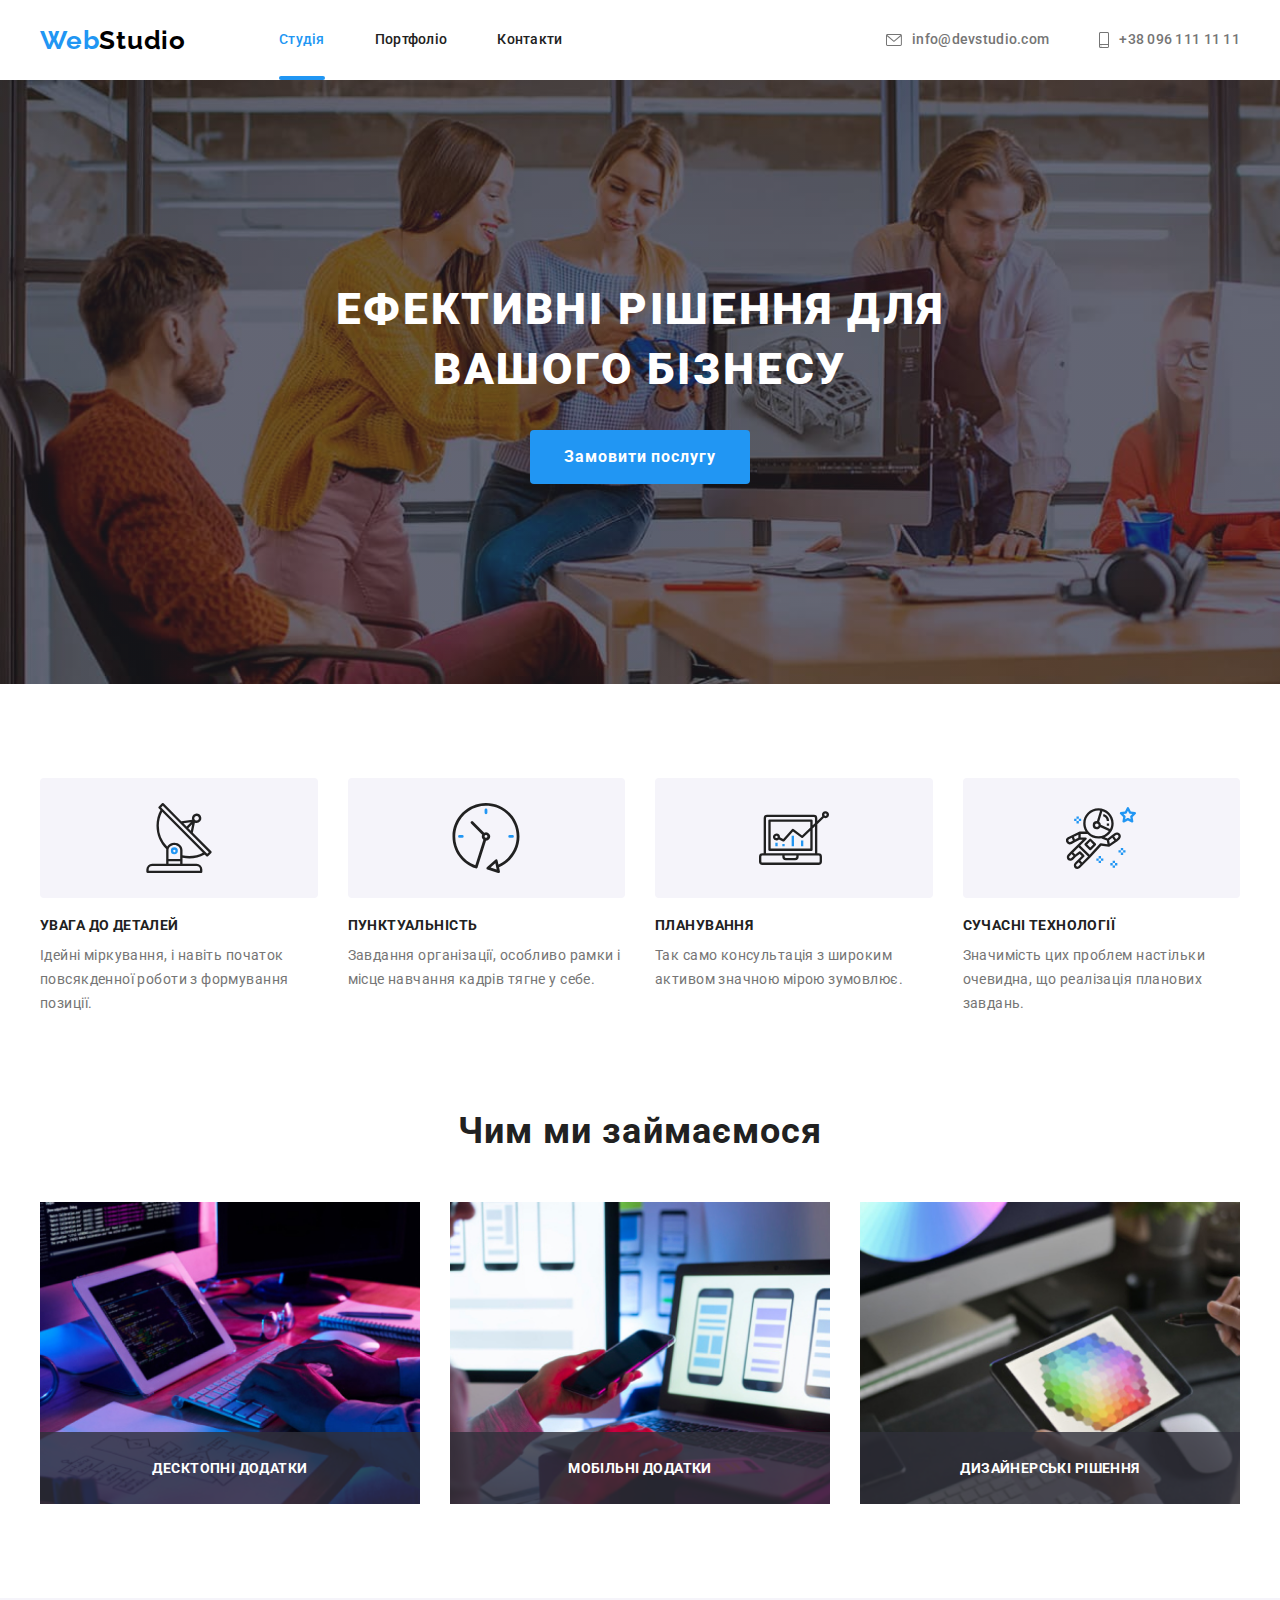
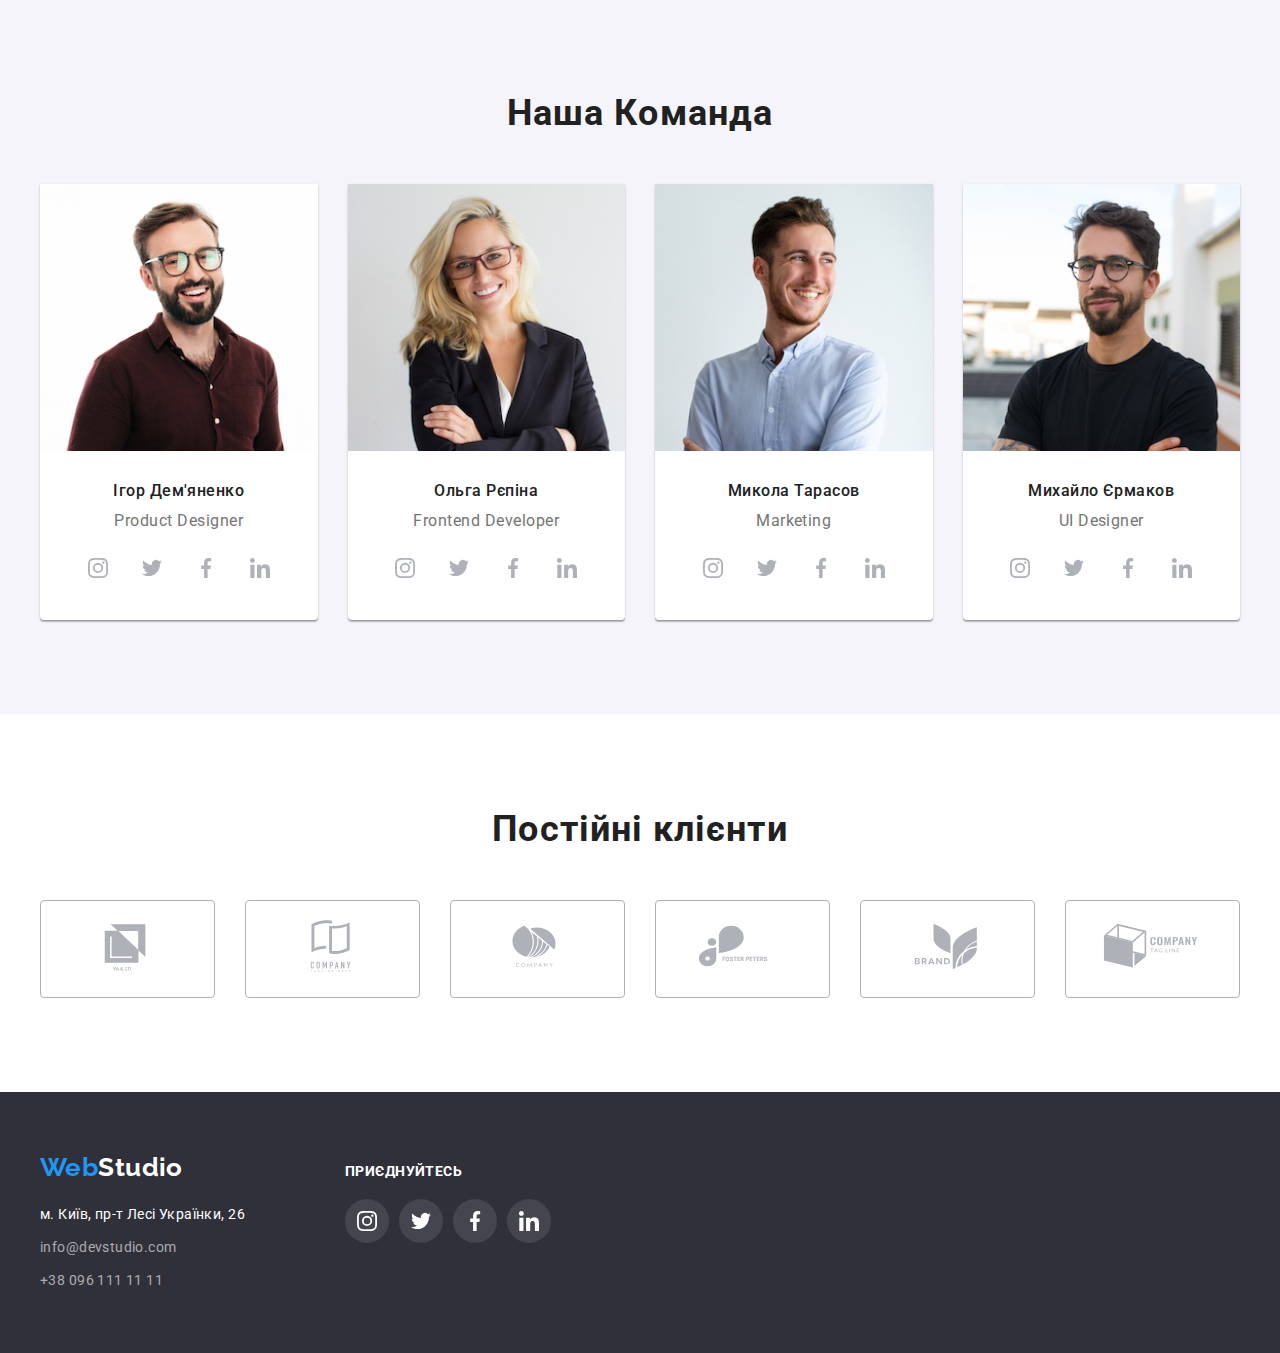
==== commit 497ee690: "Initialize mod-5" ====
--- a/index.html
+++ b/index.html
@@ -64,6 +64,13 @@
           <button type="button" class="btn main" data-modal-open>
             Замовити послугу
           </button>
+          <div class="backdrop is-hidden" data-modal>
+            <div class="modal">
+              <svg class="close-btn" width="30" height="30" data-modal-close>
+                <use href="./images/symbol-defs.svg#icon-close"></use>
+              </svg>
+            </div>
+          </div>
         </div>
       </section>
 
@@ -509,7 +516,7 @@
         </div>
 
         <div class="footer-links">
-          <p class="social-text">приєднуйтесь</p>
+          <h3 class="social-title">приєднуйтесь</h3>
           <ul class="footer-items-link list">
             <li>
               <a
@@ -555,99 +562,8 @@
             </li>
           </ul>
         </div>
-        <div>
-          <p class="mail-text">Підпишіться на розсилку</p>
-          <form class="mail-field">
-            <label class="form-lable"></label>
-            <input
-              type="email"
-              name="email"
-              class="form-icon"
-              placeholder="E-mail"
-            />
-
-            <button type="submit" class="btn footer-btn">
-              Підписатися
-              <svg width="24" height="24" class="icon-send">
-                <use href="./images/symbol-defs.svg#icon-send"></use>
-              </svg>
-            </button>
-          </form>
-        </div>
       </div>
     </footer>
-    <div class="backdrop is-hidden" data-modal>
-      <div class="modal">
-        <p class="modal-text">Залиште свої дані, ми вам передзвонимо</p>
-        <form class="form">
-          <div class="form-field">
-            <label for="name">Ім'я</label>
-            <input
-              type="text"
-              name="username"
-              id="name"
-              class="form-input"
-              required
-            />
-            <svg class="modal-svg" width="18" height="18">
-              <use href="./images/symbol-defs.svg#icon-person"></use>
-            </svg>
-          </div>
-
-          <div class="form-field">
-            <label for="tel">Телефон</label>
-            <input
-              type="tel"
-              name="phone_number"
-              id="tel"
-              class="form-input"
-              required
-            />
-            <svg class="modal-svg" width="18" height="18">
-              <use href="./images/symbol-defs.svg#icon-phone-black"></use>
-            </svg>
-          </div>
-
-          <div class="form-field">
-            <label for="mail">Пошта</label>
-            <input
-              type="email"
-              name="mail"
-              id="mail"
-              class="form-input"
-              required
-            />
-            <svg class="modal-svg" width="18" height="18">
-              <use href="./images/symbol-defs.svg#icon-email-black"></use>
-            </svg>
-          </div>
-
-          <div class="form-field">
-            <label for="comment">Коменар</label>
-            <textarea
-              name="comment"
-              id="comment"
-              rows="5"
-              placeholder="Введіть текст"
-              class="form-input"
-            ></textarea>
-          </div>
-          <label class="label">
-            <input type="checkbox" name="policy" class="checkbox" required />
-            <svg class="icon" width="16" height="15">
-              <use href="./images/symbol-defs.svg#icon-check"></use>
-            </svg>
-            Погоджуюся з розсилкою та приймаю
-            <a href="#" class="policy-link">Умови договору</a></label
-          >
-
-          <button type="submit" class="btn modal-btn">Відправити</button>
-        </form>
-        <svg class="close-btn" width="30" height="30" data-modal-close>
-          <use href="./images/symbol-defs.svg#icon-close"></use>
-        </svg>
-      </div>
-    </div>
     <script src="./js/modal.js"></script>
   </body>
 </html>
--- a/css/styles.css
+++ b/css/styles.css
@@ -24,6 +24,12 @@
   box-sizing: border-box;
 }
 
+*,
+*::before,
+*::after {
+  box-sizing: inherit;
+}
+
 body {
   font-family: var(--main-font-family);
 
@@ -54,12 +60,7 @@
 
 img {
   display: block;
-  max-width: 100%;
-  /* width: 100%; */
-}
-
-textarea {
-  resize: none;
+  width: 100%;
 }
 
 .section {
@@ -309,7 +310,7 @@
 .photo-title {
   position: absolute;
   left: 50%;
-  bottom: 27px;
+  bottom: 9%;
   transform: translateX(-50%);
 
   font-weight: 700;
@@ -326,7 +327,7 @@
   content: "";
   position: absolute;
   width: 100%;
-  height: 70px;
+  height: 24%;
   bottom: 0;
   background-color: var(--bcg-color-photo);
 }
@@ -404,7 +405,7 @@
   border-radius: 50%;
 }
 
-/*main click */
+/* click */
 .btn {
   font-family: inherit;
   font-weight: 700;
@@ -435,337 +436,6 @@
   padding: 10px 0;
 }
 
-.close-btn {
-  position: absolute;
-  top: 8px;
-  right: 8px;
-
-  height: 30px;
-  width: 30px;
-
-  border-radius: 50%;
-  border: 1px solid rgba(0, 0, 0, 0.1);
-
-  transition: fill var(--duration-timing-function);
-
-  cursor: pointer;
-}
-
-.close-btn:focus,
-.close-btn:hover {
-  fill: var(--accent-color);
-}
-
-/* clients */
-
-.clients {
-  padding: 94px 0;
-}
-
-.clients-list {
-  display: flex;
-  gap: 30px;
-}
-
-.company-logo {
-  flex-basis: calc((100% - 150px) / 6);
-}
-
-.company-link {
-  display: block;
-  padding: 16px 30px;
-
-  color: var(--svg-color);
-  border: 1px solid var(--svg-color);
-  border-radius: 4px;
-
-  transition: color var(--duration-timing-function),
-    border var(--duration-timing-function);
-}
-
-.clients-list .link:hover,
-.clients-list .link:focus {
-  border: 1px solid var(--accent-color);
-  color: var(--accent-color);
-}
-
-.clients-logo {
-  fill: currentColor;
-}
-
-/* portfolio section */
-.filter {
-  display: flex;
-  justify-content: center;
-  margin-bottom: 50px;
-  gap: 8px;
-}
-
-.filter .btn {
-  padding: 6px 22px;
-
-  font-weight: 500;
-  font-size: var(--main-font-size);
-  line-height: 1.63;
-  letter-spacing: 0.03em;
-
-  background-color: var(--bcg-color-button);
-  color: var(--text-color);
-
-  transition: color var(--duration-timing-function),
-    background-color var(--duration-timing-function),
-    box-shadow var(--duration-timing-function);
-}
-
-.filter .btn:hover,
-.filter .btn:focus {
-  color: var(--primary-white-color);
-  background-color: var(--accent-color);
-
-  box-shadow: 0px 3px 1px rgba(0, 0, 0, 0.1), 0px 1px 2px rgba(0, 0, 0, 0.08),
-    0px 2px 2px rgba(0, 0, 0, 0.12);
-}
-
-.works {
-  display: flex;
-  flex-wrap: wrap;
-  gap: 30px;
-}
-
-.work-list {
-  flex-basis: calc((100% - 60px) / 3);
-}
-
-.work-list .link {
-  display: block;
-
-  transition: box-shadow var(--duration-timing-function);
-}
-
-.work-list .link:hover,
-.work-list .link:focus {
-  box-shadow: 0px 1px 1px rgba(0, 0, 0, 0.12), 0px 4px 4px rgba(0, 0, 0, 0.06),
-    1px 4px 6px rgba(0, 0, 0, 0.16);
-}
-
-.works-title {
-  margin-bottom: 4px;
-
-  font-weight: 700;
-  font-size: 18px;
-  line-height: 2;
-  letter-spacing: 0.06em;
-}
-
-.works-helper {
-  padding: 20px 24px;
-
-  border-left: 1px solid #eeeeee;
-  border-right: 1px solid #eeeeee;
-  border-bottom: 1px solid #eeeeee;
-}
-
-.works .link {
-  color: var(--text-color);
-  text-decoration: none;
-}
-
-.work-thumb {
-  position: relative;
-  overflow: hidden;
-}
-
-.text-thumb {
-  position: absolute;
-  left: 7%;
-  right: 7%;
-  bottom: 22%;
-
-  font-size: 18px;
-  line-height: 1.56;
-  letter-spacing: 0.03em;
-
-  color: var(--primary-white-color);
-}
-
-.work-overlay {
-  position: absolute;
-  top: 0;
-  left: 0;
-  transform: translateY(100%);
-
-  width: 100%;
-  height: 100%;
-
-  background-color: var(--work-bcg-color);
-
-  transition: transform var(--duration-timing-function);
-}
-
-.work-list:hover .work-overlay {
-  transform: translateY(0);
-}
-
-/* footer */
-.last-page {
-  padding: 60px 0;
-
-  font-size: 14px;
-  line-height: 1.71;
-  letter-spacing: 0.03em;
-
-  background-color: var(--hero-footer-color);
-}
-
-.logo-footer {
-  display: block;
-  margin-bottom: 20px;
-
-  font-family: "Raleway", sans-serif;
-  font-weight: 700;
-  font-size: 26px;
-  line-height: 1.19;
-  text-decoration: none;
-
-  color: var(--primary-white-color);
-}
-
-.address {
-  display: block;
-
-  font-style: normal;
-}
-
-.contact {
-  display: block;
-  margin-bottom: 9px;
-}
-
-.contact:last-child {
-  margin: 0;
-}
-
-.address .link {
-  text-decoration: none;
-
-  color: var(--address-color);
-
-  transition: color var(--duration-timing-function);
-}
-
-.address .link:hover,
-.address .link:focus {
-  color: var(--accent-color);
-}
-
-.footer-address .link {
-  color: var(--primary-white-color);
-  text-decoration: none;
-}
-
-.footer-address .link:hover,
-.footer-addres .link:focus {
-  color: var(--accent-color);
-}
-
-.footer-social-links {
-  display: flex;
-  gap: 93px;
-  align-items: baseline;
-}
-
-.social-text,
-.mail-text {
-  margin-bottom: 20px;
-
-  font-weight: 700;
-  font-size: 14px;
-  line-height: 16px;
-  letter-spacing: 0.03em;
-  text-transform: uppercase;
-
-  color: var(--primary-white-color);
-}
-
-.footer-items-link {
-  display: flex;
-  gap: 10px;
-}
-
-.social-items {
-  display: flex;
-  justify-content: center;
-  align-items: center;
-
-  width: 44px;
-  height: 44px;
-  border-radius: 50%;
-
-  color: var(--primary-white-color);
-  background-color: var(--svg-background-color);
-
-  transition: background-color var(--duration-timing-function);
-}
-
-.footer-items-link .link:hover,
-.footer-items-link .link:focus {
-  background-color: var(--accent-color);
-}
-
-.footer-svg {
-  fill: currentColor;
-}
-
-/* footer form */
-.mail-field input::placeholder {
-  font-size: 16px;
-  line-height: 1.25;
-  letter-spacing: 0.03em;
-
-  color: var(--address-color);
-}
-
-.form-icon {
-  width: 355px;
-  min-height: 50px;
-
-  margin: 0;
-  padding: 0 18px;
-
-  font-size: 16px;
-  line-height: 1.25;
-  letter-spacing: 0.03em;
-
-  border: 1px solid rgba(255, 255, 255, 0.3);
-  filter: drop-shadow(0px 4px 4px rgba(0, 0, 0, 0.15));
-  border-radius: 4px;
-  background-color: transparent;
-  color: var(--address-color);
-
-  outline: transparent;
-
-  transition: filter var(--duration-timing-function),
-    border var(--duration-timing-function);
-}
-
-.form-icon:focus {
-  border: 1px solid var(--accent-color);
-}
-
-.footer-btn {
-  min-width: 200px;
-
-  margin-left: 12px;
-  padding: 10px 0;
-}
-
-.icon-send {
-  margin-left: 5px;
-
-  vertical-align: middle;
-}
-
-/* modal */
 .backdrop {
   position: fixed;
   top: 0;
@@ -792,15 +462,12 @@
 
 .modal {
   position: absolute;
-  /* top:50%; */
-  top: 53%;
+  top: 50%;
   left: 50%;
   transform: translate(-50%, -50%) scale(1);
 
-  padding: 40px;
-
-  width: 528px;
-  height: 581px;
+  min-width: 528px;
+  min-height: 581px;
 
   background-color: var(--primary-white-color);
   box-shadow: 0px 1px 3px rgba(0, 0, 0, 0.12), 0px 1px 1px rgba(0, 0, 0, 0.14),
@@ -810,155 +477,278 @@
   transition: transform var(--duration-timing-function);
 }
 
-.modal-text {
-  text-align: center;
-  margin-bottom: 12px;
+.close-btn {
+  margin: 8px;
+
+  position: absolute;
+  top: 0;
+  right: 0;
+
+  height: 30px;
+  width: 30px;
+
+  border-radius: 50%;
+  border: 1px solid rgba(0, 0, 0, 0.1);
+
+  cursor: pointer;
+}
+
+/* clients */
+
+.clients {
+  padding: 94px 0;
+}
+
+.clients-list {
+  display: flex;
+  gap: 30px;
+}
+
+.company-logo {
+  flex-basis: calc((100% - 150px) / 6);
+}
+
+.company-link {
+  display: block;
+  padding: 16px 32px;
+
+  color: var(--svg-color);
+  border: 1px solid var(--svg-color);
+  border-radius: 4px;
+
+  transition: color var(--duration-timing-function),
+    border var(--duration-timing-function);
+}
+
+.clients-list .link:hover,
+.clients-list .link:focus {
+  border: 1px solid var(--accent-color);
+  color: var(--accent-color);
+}
+
+.clients-logo {
+  fill: currentColor;
+}
+
+/* portfolio section */
+.filter {
+  display: flex;
+  justify-content: center;
+  margin-bottom: 50px;
+  gap: 8px;
+}
+
+.filter .btn {
+  padding: 6px 22px;
+
+  font-weight: 500;
+  font-size: var(--main-font-size);
+  line-height: 1.63;
+  letter-spacing: 0.03em;
+
+  background-color: var(--bcg-color-button);
+  color: var(--text-color);
+
+  transition: color var(--duration-timing-function),
+    background-color var(--duration-timing-function),
+    box-shadow var(--duration-timing-function);
+}
+
+.filter .btn:hover,
+.filter .btn:focus {
+  color: var(--primary-white-color);
+  background-color: var(--accent-color);
+
+  box-shadow: 0px 3px 1px rgba(0, 0, 0, 0.1), 0px 1px 2px rgba(0, 0, 0, 0.08),
+    0px 2px 2px rgba(0, 0, 0, 0.12);
+}
+
+.works {
+  display: flex;
+  flex-wrap: wrap;
+  gap: 30px;
+}
+
+.work-list {
+  flex-basis: calc((100% - 60px) / 3);
+}
+
+.work-list .link {
+  display: block;
+
+  transition: box-shadow var(--duration-timing-function);
+}
+
+.work-list .link:hover,
+.work-list .link:focus {
+  box-shadow: 0px 1px 1px rgba(0, 0, 0, 0.12), 0px 4px 4px rgba(0, 0, 0, 0.06),
+    1px 4px 6px rgba(0, 0, 0, 0.16);
+}
+
+.works-title {
+  margin-bottom: 4px;
 
   font-weight: 700;
-  font-size: 20px;
-  line-height: 1.15;
-  text-align: center;
-  letter-spacing: 0.03em;
-
+  font-size: 18px;
+  line-height: 2;
+  letter-spacing: 0.06em;
+}
+
+.works-helper {
+  padding: 20px 24px;
+
+  border-left: 1px solid #eeeeee;
+  border-right: 1px solid #eeeeee;
+  border-bottom: 1px solid #eeeeee;
+}
+
+.works .link {
   color: var(--text-color);
-}
-
-.form {
-  padding: 0;
-  margin: 0;
-}
-
-.form-field {
+  text-decoration: none;
+}
+
+.work-thumb {
   position: relative;
-
-  display: flex;
-  flex-direction: column;
-}
-
-.form .form-field + .form-field {
-  margin-top: 10px;
-}
-
-.form-field .form-input {
-  margin: 0;
-  border: 1px solid rgba(33, 33, 33, 0.2);
-  border-radius: 4px;
-
-  font-size: 16px;
-  line-height: 1.25;
-  letter-spacing: 0.03em;
-
-  color: var(--p-color);
-
-  transition: border var(--duration--function);
-
-  outline: transparent;
-}
-
-.form-field input {
-  height: 40px;
-
-  padding: 0 15px 0 42px;
-}
-
-.form-field textarea {
-  padding: 12px 16px;
-}
-
-.form-field label {
-  margin-bottom: 4px;
-  font-size: 12px;
-  line-height: 1.16;
-  letter-spacing: 0.01em;
-
-  color: var(--p-color);
-}
-
-.form-input:focus {
-  border: 1px solid var(--accent-color);
-}
-
-.modal-svg {
+  overflow: hidden;
+}
+
+.text-thumb {
   position: absolute;
-  left: 15px;
-  top: 50%;
-
-  transition: fill var(--duration-timing-function);
-}
-
-.form-input:focus ~ .modal-svg {
-  fill: var(--accent-color);
-}
-
-.form-field .form-input::placeholder {
-  font-size: 12px;
-  line-height: 1.16;
-  letter-spacing: 0.01em;
-
-  color: rgba(117, 117, 117, 0.5);
-}
-
-.label {
-  display: flex;
-  align-items: center;
-  justify-content: center;
-
-  margin: 20px 0 30px 0;
+  left: 7%;
+  right: 7%;
+  bottom: 22%;
+
+  font-weight: 400;
+  font-size: 18px;
+  line-height: 1.56;
+  letter-spacing: 0.03em;
+
+  color: var(--primary-white-color);
+}
+
+.work-overlay {
+  position: absolute;
+  top: 0;
+  left: 0;
+  transform: translateY(100%);
+
+  width: 100%;
+  height: 100%;
+
+  background-color: var(--work-bcg-color);
+
+  transition: transform var(--duration-timing-function);
+}
+
+.work-list:hover .work-overlay {
+  transform: translateY(0);
+}
+
+/* footer */
+.last-page {
+  padding: 60px 0;
 
   font-size: 14px;
   line-height: 1.71;
   letter-spacing: 0.03em;
 
-  color: var(--p-color);
-}
-
-.checkbox {
-  appearance: none;
-
-  position: absolute;
-}
-
-.icon {
-  display: inline-block;
-
-  width: 16x;
-  height: 15px;
-
-  margin-right: 7px;
-
-  border: 2px solid var(--text-color);
-  border-radius: 2px;
-
-  transition: background-color var(--duration-timing-function),
-    border-radius var(--duration-timing-function),
-    border-color var(--duration-timing-function);
-}
-
-.checkbox:checked ~ .icon {
-  background-size: contain;
-  background-origin: border-box;
-  border-color: transparent;
+  background-color: var(--hero-footer-color);
+}
+
+.logo-footer {
+  display: block;
+  margin-bottom: 20px;
+
+  font-family: "Raleway", sans-serif;
+  font-weight: 700;
+  font-size: 26px;
+  line-height: 1.19;
+  text-decoration: none;
+
+  color: var(--primary-white-color);
+}
+
+.address {
+  display: block;
+
+  font-style: normal;
+}
+
+.contact {
+  display: block;
+  margin-bottom: 9px;
+}
+
+.contact:last-child {
+  margin: 0;
+}
+
+.address .link {
+  text-decoration: none;
+
+  color: var(--address-color);
+
+  transition: color var(--duration-timing-function);
+}
+
+.address .link:hover,
+.address .link:focus {
+  color: var(--accent-color);
+}
+
+.footer-address .link {
+  color: var(--primary-white-color);
+  text-decoration: none;
+}
+
+.footer-address .link:hover,
+.footer-addres .link:focus {
+  color: var(--accent-color);
+}
+
+.footer-social-links {
+  display: flex;
+  gap: 100px;
+  align-items: baseline;
+}
+
+.social-title {
+  margin-bottom: 20px;
+
+  font-weight: 700;
+  font-size: 14px;
+  line-height: 16px;
+  letter-spacing: 0.03em;
+  text-transform: uppercase;
+
+  color: var(--primary-white-color);
+}
+
+.footer-items-link {
+  display: flex;
+  gap: 10px;
+}
+
+.social-items {
+  display: flex;
+  justify-content: center;
+  align-items: center;
+
+  width: 44px;
+  height: 44px;
+  border-radius: 50%;
+
+  color: var(--primary-white-color);
+  background-color: var(--svg-background-color);
+
+  transition: background-color var(--duration-timing-function);
+}
+
+.footer-items-link .link:hover,
+.footer-items-link .link:focus {
   background-color: var(--accent-color);
 }
 
-.modal-btn {
-  display: block;
-  margin-left: auto;
-  margin-right: auto;
-  padding: 10px 0;
-
-  min-width: 200px;
-}
-
-.policy-link {
-  margin-left: 3px;
-
-  color: var(--accent-color);
-
-  transition: var(--duration-timing-function);
-}
-
-.policy-link:hover,
-.policy-link:focus {
-  color: #188ce8;
-}
+.footer-svg {
+  fill: currentColor;
+}
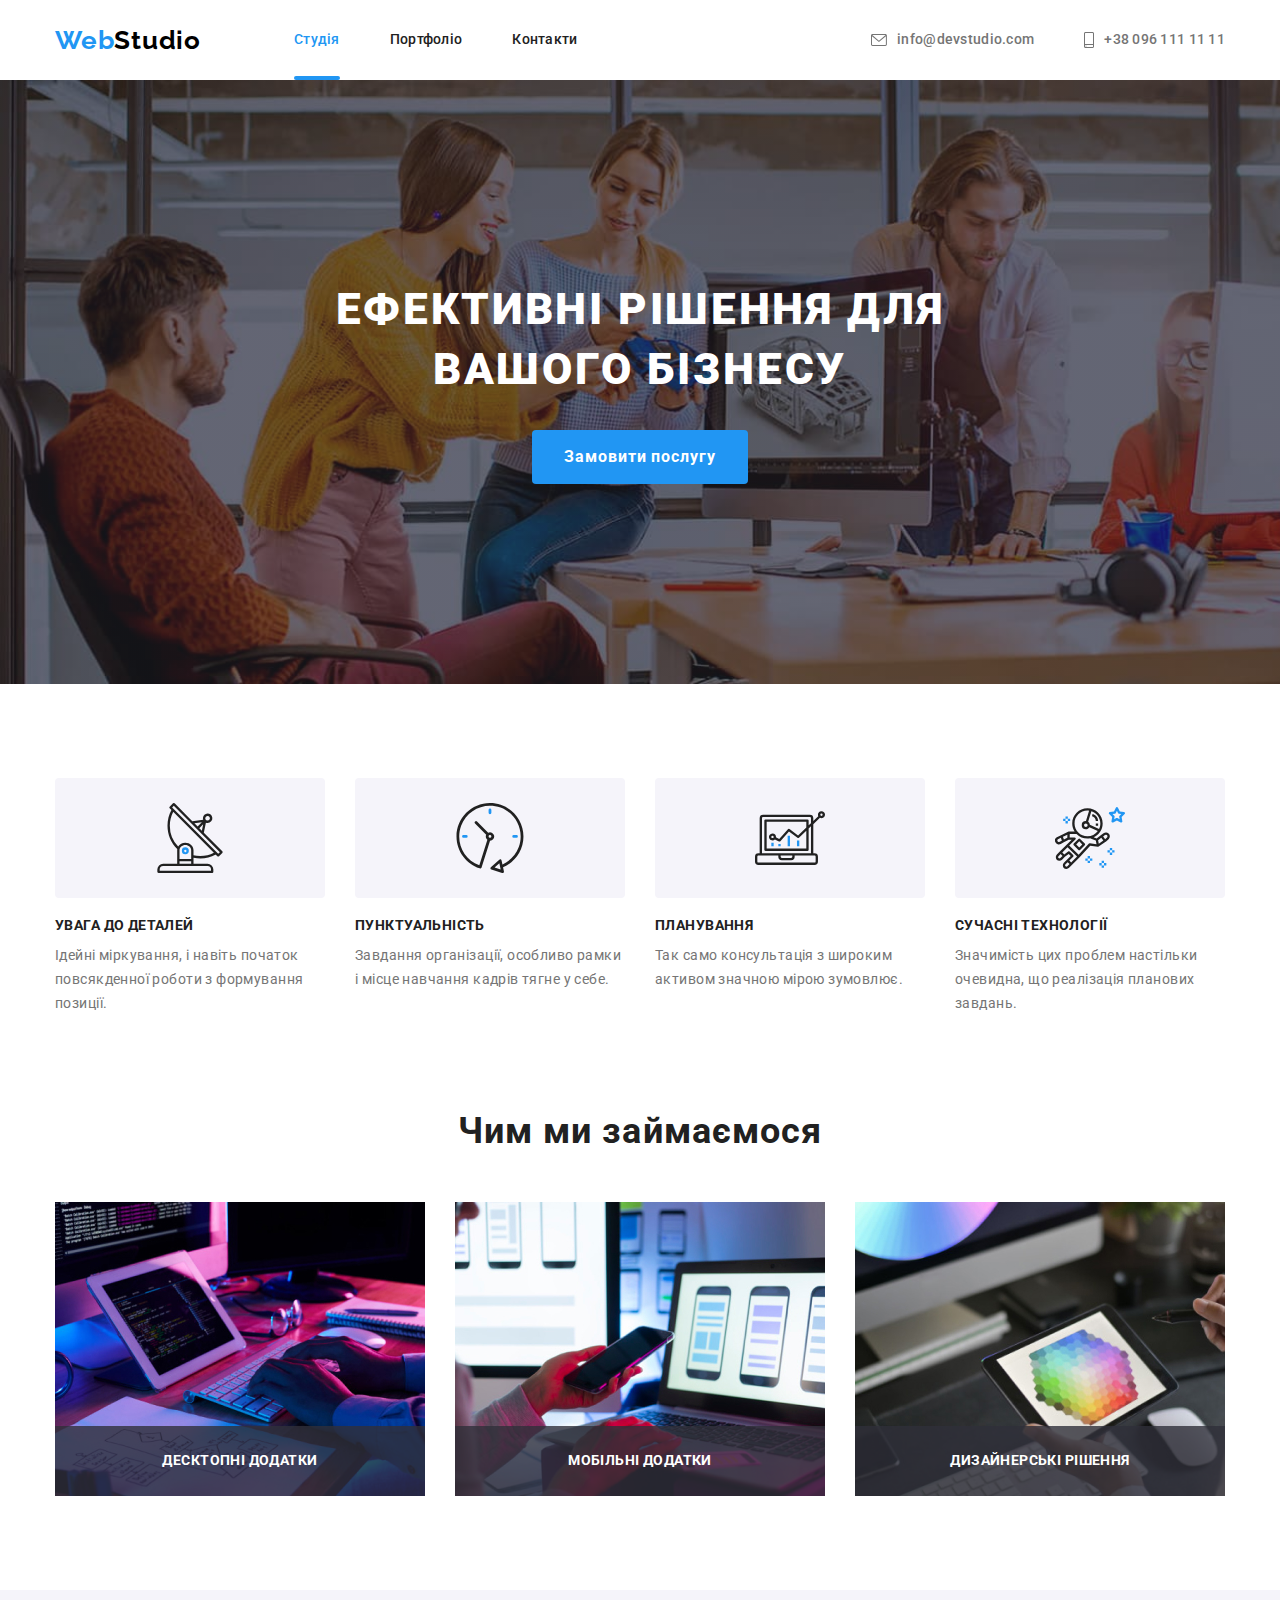
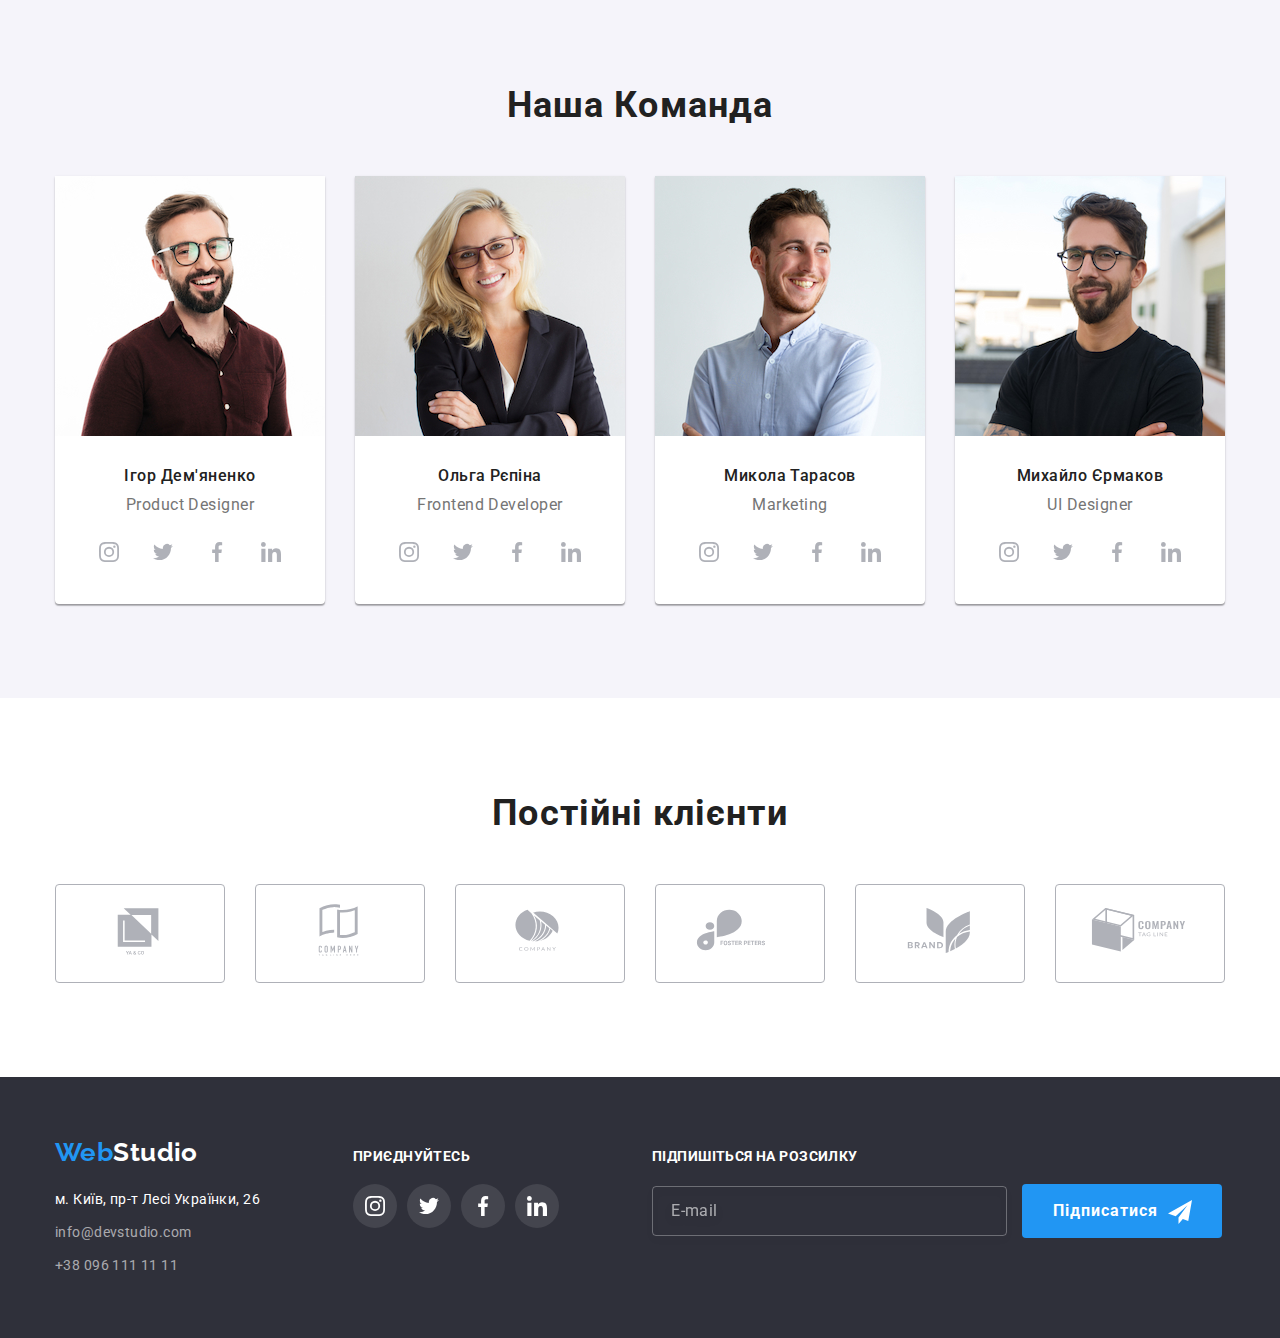
==== commit 96988c46: "додав 7дз" ====
--- a/index.html
+++ b/index.html
@@ -64,13 +64,6 @@
           <button type="button" class="btn main" data-modal-open>
             Замовити послугу
           </button>
-          <div class="backdrop is-hidden" data-modal>
-            <div class="modal">
-              <svg class="close-btn" width="30" height="30" data-modal-close>
-                <use href="./images/symbol-defs.svg#icon-close"></use>
-              </svg>
-            </div>
-          </div>
         </div>
       </section>
 
@@ -516,7 +509,7 @@
         </div>
 
         <div class="footer-links">
-          <h3 class="social-title">приєднуйтесь</h3>
+          <p class="social-text">приєднуйтесь</p>
           <ul class="footer-items-link list">
             <li>
               <a
@@ -562,8 +555,99 @@
             </li>
           </ul>
         </div>
+        <div>
+          <p class="mail-text">Підпишіться на розсилку</p>
+          <form class="mail-field">
+            <label class="form-lable"></label>
+            <input
+              type="email"
+              name="email"
+              class="form-icon"
+              placeholder="E-mail"
+            />
+
+            <button type="submit" class="btn footer-btn">
+              Підписатися
+              <svg width="24" height="24" class="icon-send">
+                <use href="./images/symbol-defs.svg#icon-send"></use>
+              </svg>
+            </button>
+          </form>
+        </div>
       </div>
     </footer>
+    <div class="backdrop is-hidden" data-modal>
+      <div class="modal">
+        <p class="modal-text">Залиште свої дані, ми вам передзвонимо</p>
+        <form class="form">
+          <div class="form-field">
+            <label for="name">Ім'я</label>
+            <input
+              type="text"
+              name="username"
+              id="name"
+              class="form-input"
+              required
+            />
+            <svg class="modal-svg" width="18" height="18">
+              <use href="./images/symbol-defs.svg#icon-person"></use>
+            </svg>
+          </div>
+
+          <div class="form-field">
+            <label for="tel">Телефон</label>
+            <input
+              type="tel"
+              name="phone_number"
+              id="tel"
+              class="form-input"
+              required
+            />
+            <svg class="modal-svg" width="18" height="18">
+              <use href="./images/symbol-defs.svg#icon-phone-black"></use>
+            </svg>
+          </div>
+
+          <div class="form-field">
+            <label for="mail">Пошта</label>
+            <input
+              type="email"
+              name="mail"
+              id="mail"
+              class="form-input"
+              required
+            />
+            <svg class="modal-svg" width="18" height="18">
+              <use href="./images/symbol-defs.svg#icon-email-black"></use>
+            </svg>
+          </div>
+
+          <div class="form-field">
+            <label for="comment">Коменар</label>
+            <textarea
+              name="comment"
+              id="comment"
+              rows="5"
+              placeholder="Введіть текст"
+              class="form-input"
+            ></textarea>
+          </div>
+          <label class="label">
+            <input type="checkbox" name="policy" class="checkbox" required />
+            <svg class="icon" width="16" height="15">
+              <use href="./images/symbol-defs.svg#icon-check"></use>
+            </svg>
+            Погоджуюся з розсилкою та приймаю
+            <a href="#" class="policy-link">Умови договору</a></label
+          >
+
+          <button type="submit" class="btn modal-btn">Відправити</button>
+        </form>
+        <svg class="close-btn" width="30" height="30" data-modal-close>
+          <use href="./images/symbol-defs.svg#icon-close"></use>
+        </svg>
+      </div>
+    </div>
     <script src="./js/modal.js"></script>
   </body>
 </html>
--- a/css/styles.css
+++ b/css/styles.css
@@ -24,12 +24,6 @@
   box-sizing: border-box;
 }
 
-*,
-*::before,
-*::after {
-  box-sizing: inherit;
-}
-
 body {
   font-family: var(--main-font-family);
 
@@ -60,7 +54,12 @@
 
 img {
   display: block;
-  width: 100%;
+  max-width: 100%;
+  /* width: 100%; */
+}
+
+textarea {
+  resize: none;
 }
 
 .section {
@@ -310,7 +309,7 @@
 .photo-title {
   position: absolute;
   left: 50%;
-  bottom: 9%;
+  bottom: 27px;
   transform: translateX(-50%);
 
   font-weight: 700;
@@ -327,7 +326,7 @@
   content: "";
   position: absolute;
   width: 100%;
-  height: 24%;
+  height: 70px;
   bottom: 0;
   background-color: var(--bcg-color-photo);
 }
@@ -405,7 +404,7 @@
   border-radius: 50%;
 }
 
-/* click */
+/*main click */
 .btn {
   font-family: inherit;
   font-weight: 700;
@@ -436,6 +435,337 @@
   padding: 10px 0;
 }
 
+.close-btn {
+  position: absolute;
+  top: 8px;
+  right: 8px;
+
+  height: 30px;
+  width: 30px;
+
+  border-radius: 50%;
+  border: 1px solid rgba(0, 0, 0, 0.1);
+
+  transition: fill var(--duration-timing-function);
+
+  cursor: pointer;
+}
+
+.close-btn:focus,
+.close-btn:hover {
+  fill: var(--accent-color);
+}
+
+/* clients */
+
+.clients {
+  padding: 94px 0;
+}
+
+.clients-list {
+  display: flex;
+  gap: 30px;
+}
+
+.company-logo {
+  flex-basis: calc((100% - 150px) / 6);
+}
+
+.company-link {
+  display: block;
+  padding: 16px 30px;
+
+  color: var(--svg-color);
+  border: 1px solid var(--svg-color);
+  border-radius: 4px;
+
+  transition: color var(--duration-timing-function),
+    border var(--duration-timing-function);
+}
+
+.clients-list .link:hover,
+.clients-list .link:focus {
+  border: 1px solid var(--accent-color);
+  color: var(--accent-color);
+}
+
+.clients-logo {
+  fill: currentColor;
+}
+
+/* portfolio section */
+.filter {
+  display: flex;
+  justify-content: center;
+  margin-bottom: 50px;
+  gap: 8px;
+}
+
+.filter .btn {
+  padding: 6px 22px;
+
+  font-weight: 500;
+  font-size: var(--main-font-size);
+  line-height: 1.63;
+  letter-spacing: 0.03em;
+
+  background-color: var(--bcg-color-button);
+  color: var(--text-color);
+
+  transition: color var(--duration-timing-function),
+    background-color var(--duration-timing-function),
+    box-shadow var(--duration-timing-function);
+}
+
+.filter .btn:hover,
+.filter .btn:focus {
+  color: var(--primary-white-color);
+  background-color: var(--accent-color);
+
+  box-shadow: 0px 3px 1px rgba(0, 0, 0, 0.1), 0px 1px 2px rgba(0, 0, 0, 0.08),
+    0px 2px 2px rgba(0, 0, 0, 0.12);
+}
+
+.works {
+  display: flex;
+  flex-wrap: wrap;
+  gap: 30px;
+}
+
+.work-list {
+  flex-basis: calc((100% - 60px) / 3);
+}
+
+.work-list .link {
+  display: block;
+
+  transition: box-shadow var(--duration-timing-function);
+}
+
+.work-list .link:hover,
+.work-list .link:focus {
+  box-shadow: 0px 1px 1px rgba(0, 0, 0, 0.12), 0px 4px 4px rgba(0, 0, 0, 0.06),
+    1px 4px 6px rgba(0, 0, 0, 0.16);
+}
+
+.works-title {
+  margin-bottom: 4px;
+
+  font-weight: 700;
+  font-size: 18px;
+  line-height: 2;
+  letter-spacing: 0.06em;
+}
+
+.works-helper {
+  padding: 20px 24px;
+
+  border-left: 1px solid #eeeeee;
+  border-right: 1px solid #eeeeee;
+  border-bottom: 1px solid #eeeeee;
+}
+
+.works .link {
+  color: var(--text-color);
+  text-decoration: none;
+}
+
+.work-thumb {
+  position: relative;
+  overflow: hidden;
+}
+
+.text-thumb {
+  position: absolute;
+  left: 7%;
+  right: 7%;
+  bottom: 22%;
+
+  font-size: 18px;
+  line-height: 1.56;
+  letter-spacing: 0.03em;
+
+  color: var(--primary-white-color);
+}
+
+.work-overlay {
+  position: absolute;
+  top: 0;
+  left: 0;
+  transform: translateY(100%);
+
+  width: 100%;
+  height: 100%;
+
+  background-color: var(--work-bcg-color);
+
+  transition: transform var(--duration-timing-function);
+}
+
+.work-list:hover .work-overlay {
+  transform: translateY(0);
+}
+
+/* footer */
+.last-page {
+  padding: 60px 0;
+
+  font-size: 14px;
+  line-height: 1.71;
+  letter-spacing: 0.03em;
+
+  background-color: var(--hero-footer-color);
+}
+
+.logo-footer {
+  display: block;
+  margin-bottom: 20px;
+
+  font-family: "Raleway", sans-serif;
+  font-weight: 700;
+  font-size: 26px;
+  line-height: 1.19;
+  text-decoration: none;
+
+  color: var(--primary-white-color);
+}
+
+.address {
+  display: block;
+
+  font-style: normal;
+}
+
+.contact {
+  display: block;
+  margin-bottom: 9px;
+}
+
+.contact:last-child {
+  margin: 0;
+}
+
+.address .link {
+  text-decoration: none;
+
+  color: var(--address-color);
+
+  transition: color var(--duration-timing-function);
+}
+
+.address .link:hover,
+.address .link:focus {
+  color: var(--accent-color);
+}
+
+.footer-address .link {
+  color: var(--primary-white-color);
+  text-decoration: none;
+}
+
+.footer-address .link:hover,
+.footer-addres .link:focus {
+  color: var(--accent-color);
+}
+
+.footer-social-links {
+  display: flex;
+  gap: 93px;
+  align-items: baseline;
+}
+
+.social-text,
+.mail-text {
+  margin-bottom: 20px;
+
+  font-weight: 700;
+  font-size: 14px;
+  line-height: 16px;
+  letter-spacing: 0.03em;
+  text-transform: uppercase;
+
+  color: var(--primary-white-color);
+}
+
+.footer-items-link {
+  display: flex;
+  gap: 10px;
+}
+
+.social-items {
+  display: flex;
+  justify-content: center;
+  align-items: center;
+
+  width: 44px;
+  height: 44px;
+  border-radius: 50%;
+
+  color: var(--primary-white-color);
+  background-color: var(--svg-background-color);
+
+  transition: background-color var(--duration-timing-function);
+}
+
+.footer-items-link .link:hover,
+.footer-items-link .link:focus {
+  background-color: var(--accent-color);
+}
+
+.footer-svg {
+  fill: currentColor;
+}
+
+/* footer form */
+.mail-field input::placeholder {
+  font-size: 16px;
+  line-height: 1.25;
+  letter-spacing: 0.03em;
+
+  color: var(--address-color);
+}
+
+.form-icon {
+  width: 355px;
+  min-height: 50px;
+
+  margin: 0;
+  padding: 0 18px;
+
+  font-size: 16px;
+  line-height: 1.25;
+  letter-spacing: 0.03em;
+
+  border: 1px solid rgba(255, 255, 255, 0.3);
+  filter: drop-shadow(0px 4px 4px rgba(0, 0, 0, 0.15));
+  border-radius: 4px;
+  background-color: transparent;
+  color: var(--address-color);
+
+  outline: transparent;
+
+  transition: filter var(--duration-timing-function),
+    border var(--duration-timing-function);
+}
+
+.form-icon:focus {
+  border: 1px solid var(--accent-color);
+}
+
+.footer-btn {
+  min-width: 200px;
+
+  margin-left: 12px;
+  padding: 10px 0;
+}
+
+.icon-send {
+  margin-left: 5px;
+
+  vertical-align: middle;
+}
+
+/* modal */
 .backdrop {
   position: fixed;
   top: 0;
@@ -462,12 +792,15 @@
 
 .modal {
   position: absolute;
-  top: 50%;
+  /* top:50%; */
+  top: 53%;
   left: 50%;
   transform: translate(-50%, -50%) scale(1);
 
-  min-width: 528px;
-  min-height: 581px;
+  padding: 40px;
+
+  width: 528px;
+  height: 581px;
 
   background-color: var(--primary-white-color);
   box-shadow: 0px 1px 3px rgba(0, 0, 0, 0.12), 0px 1px 1px rgba(0, 0, 0, 0.14),
@@ -477,278 +810,155 @@
   transition: transform var(--duration-timing-function);
 }
 
-.close-btn {
-  margin: 8px;
-
+.modal-text {
+  text-align: center;
+  margin-bottom: 12px;
+
+  font-weight: 700;
+  font-size: 20px;
+  line-height: 1.15;
+  text-align: center;
+  letter-spacing: 0.03em;
+
+  color: var(--text-color);
+}
+
+.form {
+  padding: 0;
+  margin: 0;
+}
+
+.form-field {
+  position: relative;
+
+  display: flex;
+  flex-direction: column;
+}
+
+.form .form-field + .form-field {
+  margin-top: 10px;
+}
+
+.form-field .form-input {
+  margin: 0;
+  border: 1px solid rgba(33, 33, 33, 0.2);
+  border-radius: 4px;
+
+  font-size: 16px;
+  line-height: 1.25;
+  letter-spacing: 0.03em;
+
+  color: var(--p-color);
+
+  transition: border var(--duration--function);
+
+  outline: transparent;
+}
+
+.form-field input {
+  height: 40px;
+
+  padding: 0 15px 0 42px;
+}
+
+.form-field textarea {
+  padding: 12px 16px;
+}
+
+.form-field label {
+  margin-bottom: 4px;
+  font-size: 12px;
+  line-height: 1.16;
+  letter-spacing: 0.01em;
+
+  color: var(--p-color);
+}
+
+.form-input:focus {
+  border: 1px solid var(--accent-color);
+}
+
+.modal-svg {
   position: absolute;
-  top: 0;
-  right: 0;
-
-  height: 30px;
-  width: 30px;
-
-  border-radius: 50%;
-  border: 1px solid rgba(0, 0, 0, 0.1);
-
-  cursor: pointer;
-}
-
-/* clients */
-
-.clients {
-  padding: 94px 0;
-}
-
-.clients-list {
-  display: flex;
-  gap: 30px;
-}
-
-.company-logo {
-  flex-basis: calc((100% - 150px) / 6);
-}
-
-.company-link {
-  display: block;
-  padding: 16px 32px;
-
-  color: var(--svg-color);
-  border: 1px solid var(--svg-color);
-  border-radius: 4px;
-
-  transition: color var(--duration-timing-function),
-    border var(--duration-timing-function);
-}
-
-.clients-list .link:hover,
-.clients-list .link:focus {
-  border: 1px solid var(--accent-color);
-  color: var(--accent-color);
-}
-
-.clients-logo {
-  fill: currentColor;
-}
-
-/* portfolio section */
-.filter {
-  display: flex;
+  left: 15px;
+  top: 50%;
+
+  transition: fill var(--duration-timing-function);
+}
+
+.form-input:focus ~ .modal-svg {
+  fill: var(--accent-color);
+}
+
+.form-field .form-input::placeholder {
+  font-size: 12px;
+  line-height: 1.16;
+  letter-spacing: 0.01em;
+
+  color: rgba(117, 117, 117, 0.5);
+}
+
+.label {
+  display: flex;
+  align-items: center;
   justify-content: center;
-  margin-bottom: 50px;
-  gap: 8px;
-}
-
-.filter .btn {
-  padding: 6px 22px;
-
-  font-weight: 500;
-  font-size: var(--main-font-size);
-  line-height: 1.63;
-  letter-spacing: 0.03em;
-
-  background-color: var(--bcg-color-button);
-  color: var(--text-color);
-
-  transition: color var(--duration-timing-function),
-    background-color var(--duration-timing-function),
-    box-shadow var(--duration-timing-function);
-}
-
-.filter .btn:hover,
-.filter .btn:focus {
-  color: var(--primary-white-color);
-  background-color: var(--accent-color);
-
-  box-shadow: 0px 3px 1px rgba(0, 0, 0, 0.1), 0px 1px 2px rgba(0, 0, 0, 0.08),
-    0px 2px 2px rgba(0, 0, 0, 0.12);
-}
-
-.works {
-  display: flex;
-  flex-wrap: wrap;
-  gap: 30px;
-}
-
-.work-list {
-  flex-basis: calc((100% - 60px) / 3);
-}
-
-.work-list .link {
-  display: block;
-
-  transition: box-shadow var(--duration-timing-function);
-}
-
-.work-list .link:hover,
-.work-list .link:focus {
-  box-shadow: 0px 1px 1px rgba(0, 0, 0, 0.12), 0px 4px 4px rgba(0, 0, 0, 0.06),
-    1px 4px 6px rgba(0, 0, 0, 0.16);
-}
-
-.works-title {
-  margin-bottom: 4px;
-
-  font-weight: 700;
-  font-size: 18px;
-  line-height: 2;
-  letter-spacing: 0.06em;
-}
-
-.works-helper {
-  padding: 20px 24px;
-
-  border-left: 1px solid #eeeeee;
-  border-right: 1px solid #eeeeee;
-  border-bottom: 1px solid #eeeeee;
-}
-
-.works .link {
-  color: var(--text-color);
-  text-decoration: none;
-}
-
-.work-thumb {
-  position: relative;
-  overflow: hidden;
-}
-
-.text-thumb {
-  position: absolute;
-  left: 7%;
-  right: 7%;
-  bottom: 22%;
-
-  font-weight: 400;
-  font-size: 18px;
-  line-height: 1.56;
-  letter-spacing: 0.03em;
-
-  color: var(--primary-white-color);
-}
-
-.work-overlay {
-  position: absolute;
-  top: 0;
-  left: 0;
-  transform: translateY(100%);
-
-  width: 100%;
-  height: 100%;
-
-  background-color: var(--work-bcg-color);
-
-  transition: transform var(--duration-timing-function);
-}
-
-.work-list:hover .work-overlay {
-  transform: translateY(0);
-}
-
-/* footer */
-.last-page {
-  padding: 60px 0;
+
+  margin: 20px 0 30px 0;
 
   font-size: 14px;
   line-height: 1.71;
   letter-spacing: 0.03em;
 
-  background-color: var(--hero-footer-color);
-}
-
-.logo-footer {
+  color: var(--p-color);
+}
+
+.checkbox {
+  appearance: none;
+
+  position: absolute;
+}
+
+.icon {
+  display: inline-block;
+
+  width: 16x;
+  height: 15px;
+
+  margin-right: 7px;
+
+  border: 2px solid var(--text-color);
+  border-radius: 2px;
+
+  transition: background-color var(--duration-timing-function),
+    border-radius var(--duration-timing-function),
+    border-color var(--duration-timing-function);
+}
+
+.checkbox:checked ~ .icon {
+  background-size: contain;
+  background-origin: border-box;
+  border-color: transparent;
+  background-color: var(--accent-color);
+}
+
+.modal-btn {
   display: block;
-  margin-bottom: 20px;
-
-  font-family: "Raleway", sans-serif;
-  font-weight: 700;
-  font-size: 26px;
-  line-height: 1.19;
-  text-decoration: none;
-
-  color: var(--primary-white-color);
-}
-
-.address {
-  display: block;
-
-  font-style: normal;
-}
-
-.contact {
-  display: block;
-  margin-bottom: 9px;
-}
-
-.contact:last-child {
-  margin: 0;
-}
-
-.address .link {
-  text-decoration: none;
-
-  color: var(--address-color);
-
-  transition: color var(--duration-timing-function);
-}
-
-.address .link:hover,
-.address .link:focus {
+  margin-left: auto;
+  margin-right: auto;
+  padding: 10px 0;
+
+  min-width: 200px;
+}
+
+.policy-link {
+  margin-left: 3px;
+
   color: var(--accent-color);
-}
-
-.footer-address .link {
-  color: var(--primary-white-color);
-  text-decoration: none;
-}
-
-.footer-address .link:hover,
-.footer-addres .link:focus {
-  color: var(--accent-color);
-}
-
-.footer-social-links {
-  display: flex;
-  gap: 100px;
-  align-items: baseline;
-}
-
-.social-title {
-  margin-bottom: 20px;
-
-  font-weight: 700;
-  font-size: 14px;
-  line-height: 16px;
-  letter-spacing: 0.03em;
-  text-transform: uppercase;
-
-  color: var(--primary-white-color);
-}
-
-.footer-items-link {
-  display: flex;
-  gap: 10px;
-}
-
-.social-items {
-  display: flex;
-  justify-content: center;
-  align-items: center;
-
-  width: 44px;
-  height: 44px;
-  border-radius: 50%;
-
-  color: var(--primary-white-color);
-  background-color: var(--svg-background-color);
-
-  transition: background-color var(--duration-timing-function);
-}
-
-.footer-items-link .link:hover,
-.footer-items-link .link:focus {
-  background-color: var(--accent-color);
-}
-
-.footer-svg {
-  fill: currentColor;
-}
+
+  transition: var(--duration-timing-function);
+}
+
+.policy-link:hover,
+.policy-link:focus {
+  color: #188ce8;
+}
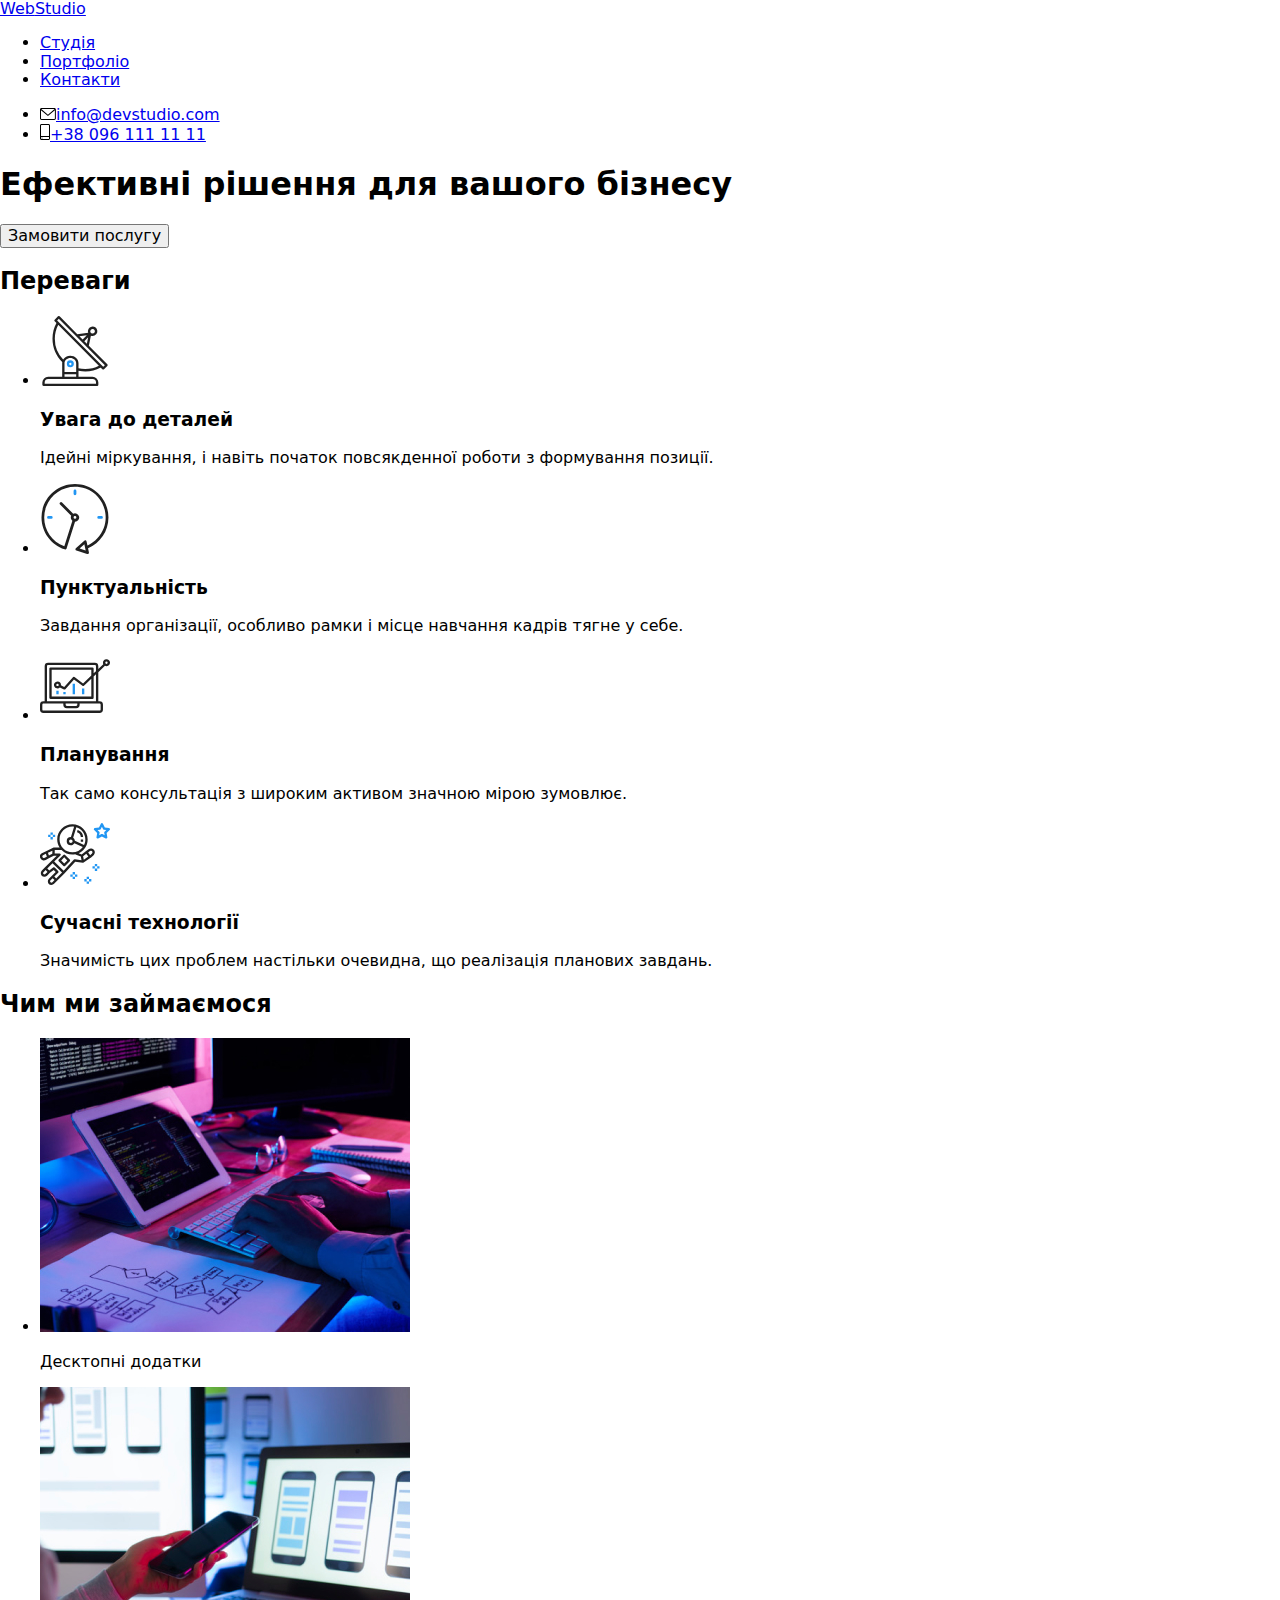
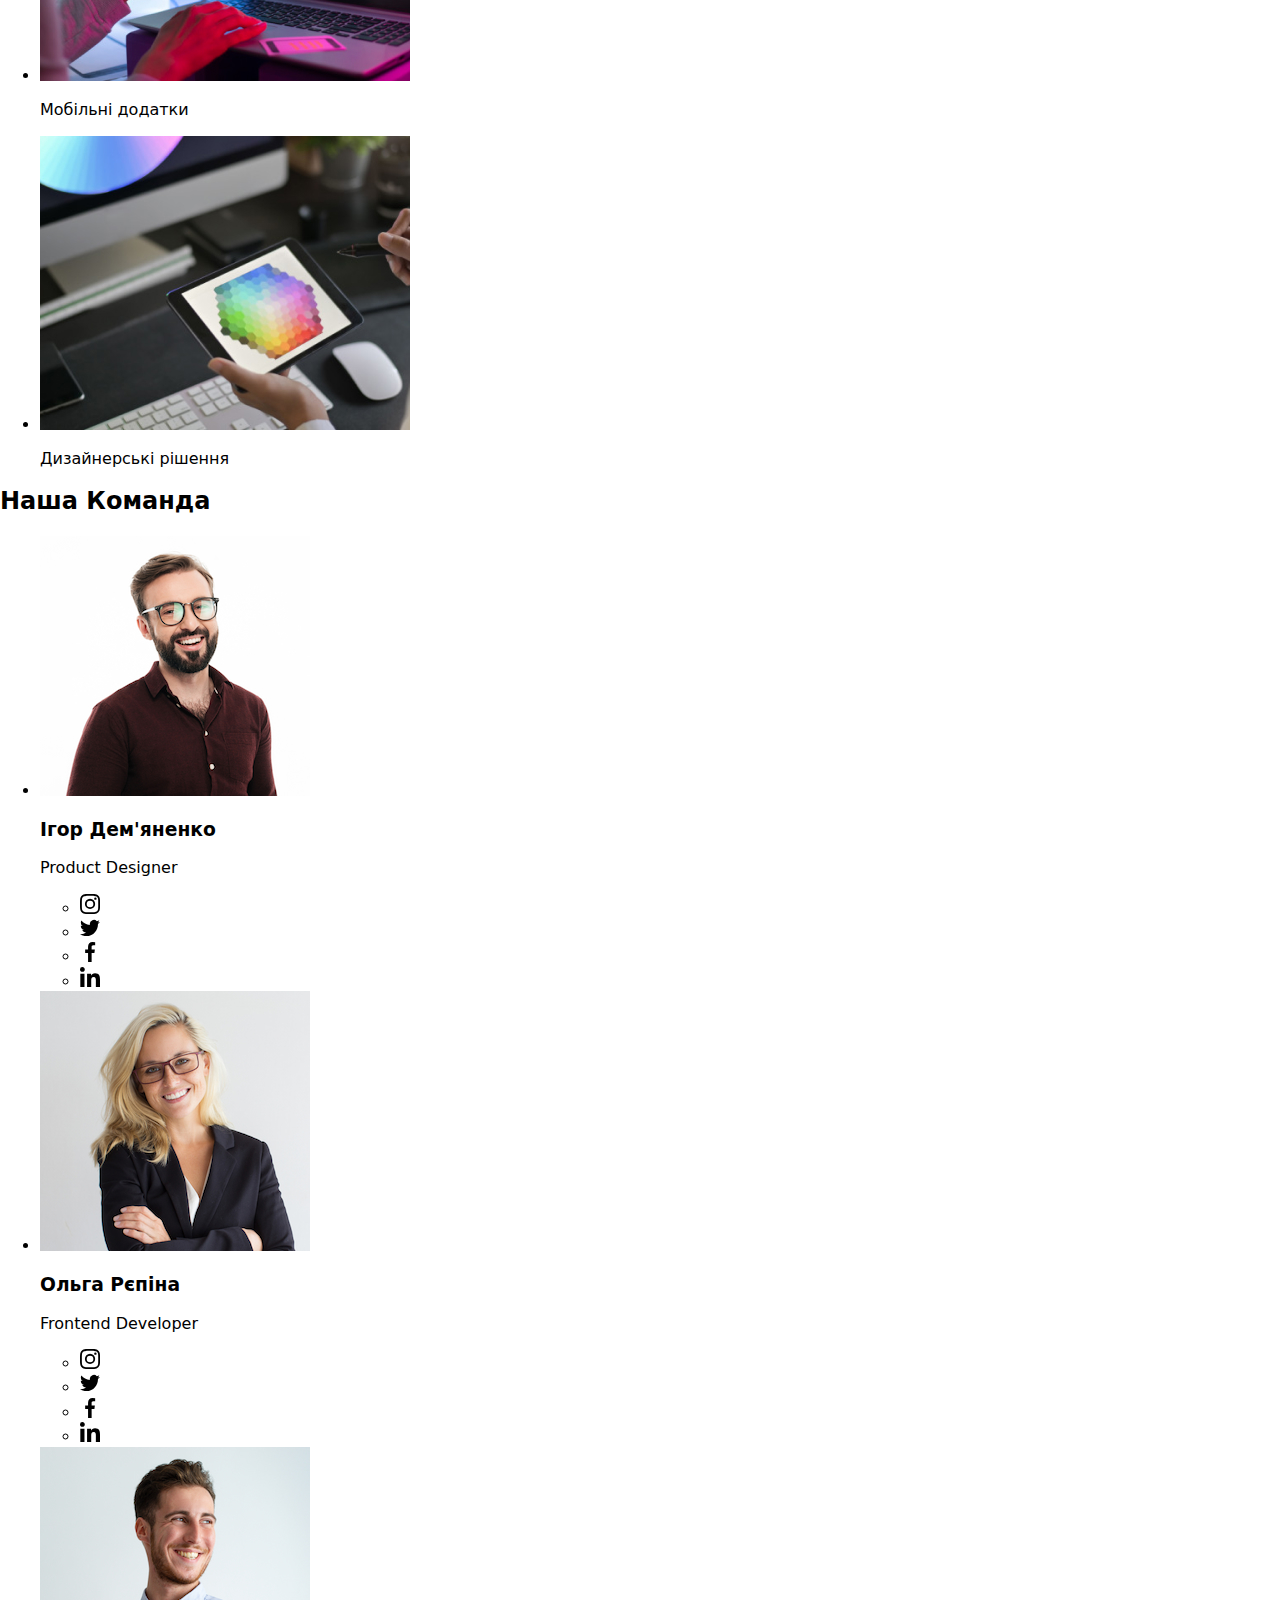
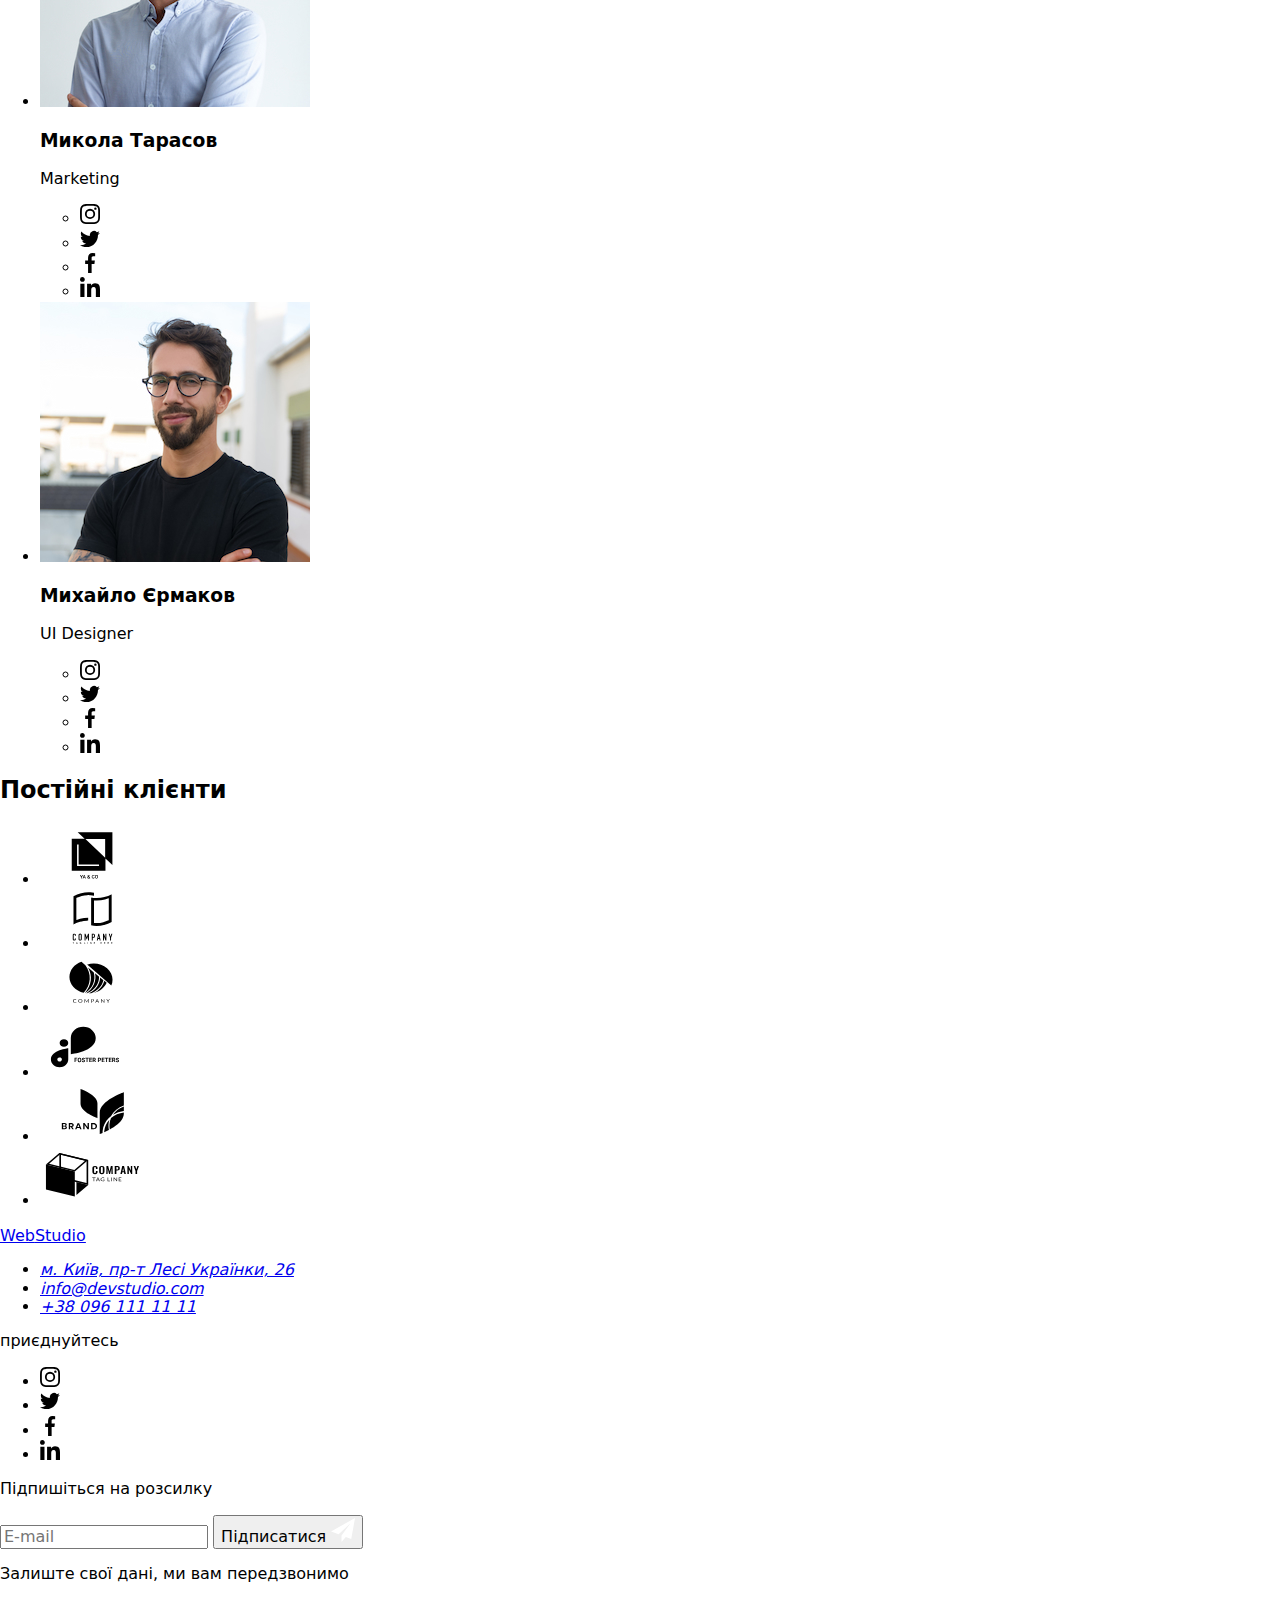
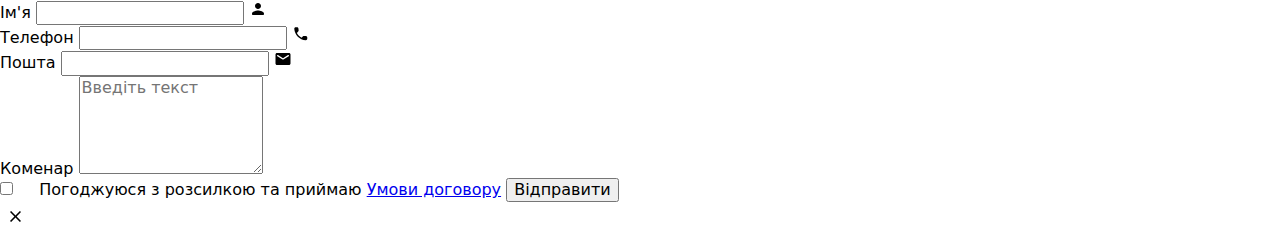
==== commit bb72f5bb: "почав 7дз" ====
--- a/index.html
+++ b/index.html
@@ -15,7 +15,7 @@
       rel="stylesheet"
       href="https://cdnjs.cloudflare.com/ajax/libs/modern-normalize/1.1.0/modern-normalize.min.css"
     />
-    <link rel="stylesheet" href="./css/styles.css" />
+    <link rel="stylesheet" href="./css/main.min.css" />
   </head>
 
   <body>
@@ -24,30 +24,32 @@
       <div class="page-header container">
         <nav class="page-header">
           <a href="./index.html" class="logo"
-            ><span class="logo-word">Web</span>Studio</a
+            ><span class="logo__word">Web</span>Studio</a
           >
           <ul class="site-nav list">
-            <li class="link-nav">
-              <a href="#" class="link current">Студія</a>
-            </li>
-            <li class="link-nav">
+            <li class="site-nav__link">
+              <a href="#" class="site-nav__link--current link">Студія</a>
+            </li>
+            <li class="site-nav__link">
               <a href="./portfolio.html" class="link">Портфоліо</a>
             </li>
-            <li class="link-nav"><a href="#" class="link">Контакти</a></li>
+            <li class="site-nav__link">
+              <a href="#" class="link">Контакти</a>
+            </li>
           </ul>
         </nav>
 
         <ul class="communication list">
           <li>
             <a href="mailto:info@devstudio.com" class="link"
-              ><svg class="mail-icon" width="16" height="12">
+              ><svg class="communication__icon" width="16" height="12">
                 <use href="./images/symbol-defs.svg#icon-envelope"></use></svg
               >info@devstudio.com</a
             >
           </li>
           <li>
             <a href="tel:+380961111111" class="link"
-              ><svg class="phone-icon" width="10" height="16">
+              ><svg class="communication__icon" width="10" height="16">
                 <use href="./images/symbol-defs.svg#icon-smartphone"></use></svg
               >+38 096 111 11 11</a
             >
@@ -55,66 +57,67 @@
         </ul>
       </div>
     </header>
+
     <!--основний контент-->
     <main>
-      <section class="section-hero">
+      <section class="hero">
         <div class="container">
-          <h1 class="hero-title">Ефективні рішення для вашого бізнесу</h1>
-
-          <button type="button" class="btn main" data-modal-open>
+          <h1 class="hero__title">Ефективні рішення для вашого бізнесу</h1>
+
+          <button type="button" class="btn main__btn" data-modal-open>
             Замовити послугу
           </button>
         </div>
       </section>
 
-      <section class="section">
+      <section class="section benefits">
         <div class="container">
           <h2 class="visually-hidden">Переваги</h2>
 
-          <ul class="benefits-title list">
-            <li class="items">
-              <div class="thumb">
-                <svg class="svg-icon" width="70" height="70">
+          <ul class="benefits__list list">
+            <li class="benefits__items">
+              <div class="benefits__thumb">
+                <svg class="benefits__icon" width="70" height="70">
                   <use href="./images/symbol-defs.svg#icon-antenna"></use>
                 </svg>
               </div>
-              <h3 class="title">Увага до деталей</h3>
-              <p class="text">
+              <h3 class="benefits__title">Увага до деталей</h3>
+              <p class="benefits__text">
                 Ідейні міркування, і навіть початок повсякденної роботи з
                 формування позиції.
               </p>
             </li>
-            <li class="items">
-              <div class="thumb">
-                <svg class="svg-icon" width="70" height="70">
+            <li class="benefits__items">
+              <div class="benefits__thumb">
+                <svg class="benefits__icon" width="70" height="70">
                   <use href="./images/symbol-defs.svg#icon-clock"></use>
                 </svg>
               </div>
-              <h3 class="title">Пунктуальність</h3>
-              <p class="text">
+              <h3 class="benefits__title">Пунктуальність</h3>
+              <p class="benefits__text">
                 Завдання організації, особливо рамки і місце навчання кадрів
                 тягне у себе.
               </p>
             </li>
-            <li class="items">
-              <div class="thumb">
-                <svg class="svg-icon" width="70" height="70">
+            <li class="benefits__items">
+              <div class="benefits__thumb">
+                <svg class="benefits__icon" width="70" height="70">
                   <use href="./images/symbol-defs.svg#icon-diagram"></use>
                 </svg>
               </div>
-              <h3 class="title">Планування</h3>
-              <p class="text">
+              <h3 class="benefits__title">Планування</h3>
+              <p class="benefits__text">
                 Так само консультація з широким активом значною мірою зумовлює.
               </p>
             </li>
-            <li class="items">
-              <div class="thumb">
-                <svg class="svg-icon" width="70" height="70">
+            <li class="benefits__items">
+              <div class="benefits__thumb">
+                <svg class="benefits__icon" width="70" height="70">
                   <use href="./images/symbol-defs.svg#icon-astronaut"></use>
                 </svg>
               </div>
-              <h3 class="title">Сучасні технології</h3>
-              <p class="text">
+              <h3 class="benefits__title">Сучасні технології</h3>
+              <p class="benefits__text">
                 Значимість цих проблем настільки очевидна, що реалізація
                 планових завдань.
               </p>
@@ -123,63 +126,63 @@
         </div>
       </section>
 
-      <section class="section-photo">
+      <section class="photo">
         <div class="container">
-          <h2 class="section-title">Чим ми займаємося</h2>
-
-          <ul class="photo list">
-            <li class="photo-items">
-              <div class="photo-thumb">
+          <h2 class="photo__title">Чим ми займаємося</h2>
+
+          <ul class="photo__list list">
+            <li class="photo__items">
+              <div class="photo__thumb">
                 <img
-                  src="./images/img1.jpg"
+                  src="./images/pc.jpg"
                   alt="Робить щось на коп'ютері"
                   width="370"
                 />
-                <h3 class="photo-title">Десктопні додатки</h3>
-              </div>
-            </li>
-            <li class="photo-items">
-              <div class="photo-thumb">
+                <p class="photo__text">Десктопні додатки</p>
+              </div>
+            </li>
+            <li class="photo__items">
+              <div class="photo__thumb">
                 <img
-                  src="./images/img2.jpg"
+                  src="./images/nootebook.jpg"
                   alt="Робить щось на ноутбуці"
                   width="370"
                 />
-                <h3 class="photo-title">Мобільні додатки</h3>
-              </div>
-            </li>
-            <li class="photo-items">
-              <div class="photo-thumb">
+                <p class="photo__text">Мобільні додатки</p>
+              </div>
+            </li>
+            <li class="photo__items">
+              <div class="photo__thumb">
                 <img
-                  src="./images/img3.jpg"
+                  src="./images/planshet.jpg"
                   alt="Робить щось на планшеті"
                   width="370"
                 />
-                <h3 class="photo-title">Дизайнерські рішення</h3>
+                <p class="photo__text">Дизайнерські рішення</p>
               </div>
             </li>
           </ul>
         </div>
       </section>
 
-      <section class="team-section">
+      <section class="team">
         <div class="container">
-          <h2 class="section-title">Наша Команда</h2>
-
-          <ul class="team list">
-            <li class="team-icon">
+          <h2 class="team__title">Наша Команда</h2>
+
+          <ul class="team__list list">
+            <li class="team__items">
               <img src="./images/igor.jpg" alt="Ігор Дем'яненко" width="270" />
-              <div class="text-helper">
-                <h3 class="title">Ігор Дем'яненко</h3>
-                <p class="team-text">Product Designer</p>
-                <ul class="team-links list">
-                  <li>
-                    <a
-                      href="#"
-                      target="_blank"
-                      rel="noopener noreferrer nofollow"
-                      class="social-links link"
-                      ><svg class="svg-links" width="20" height="20">
+              <div class="team__block">
+                <h3 class="team__subtitle">Ігор Дем'яненко</h3>
+                <p class="team__text">Product Designer</p>
+                <ul class="team__social-list list">
+                  <li>
+                    <a
+                      href="#"
+                      target="_blank"
+                      rel="noopener noreferrer nofollow"
+                      class="team__social-links link"
+                      ><svg class="team__icons" width="20" height="20">
                         <use
                           href="./images/symbol-defs.svg#icon-instagram"
                         ></use></svg
@@ -190,8 +193,8 @@
                       href="#"
                       target="_blank"
                       rel="noopener noreferrer nofollow"
-                      class="social-links link"
-                      ><svg class="svg-links" width="20" height="20">
+                      class="team__social-links link"
+                      ><svg class="team__icons" width="20" height="20">
                         <use
                           href="./images/symbol-defs.svg#icon-twitter"
                         ></use></svg
@@ -202,8 +205,8 @@
                       href="#"
                       target="_blank"
                       rel="noopener noreferrer nofollow"
-                      class="social-links link"
-                      ><svg class="svg-links" width="20" height="20">
+                      class="team__social-links link"
+                      ><svg class="team__icons" width="20" height="20">
                         <use
                           href="./images/symbol-defs.svg#icon-facebook"
                         ></use></svg
@@ -214,8 +217,8 @@
                       href="#"
                       target="_blank"
                       rel="noopener noreferrer nofollow"
-                      class="social-links link"
-                      ><svg class="svg-links" width="20" height="20">
+                      class="team__social-links link"
+                      ><svg class="team__icons" width="20" height="20">
                         <use
                           href="./images/symbol-defs.svg#icon-linkedin"
                         ></use></svg
@@ -224,19 +227,19 @@
                 </ul>
               </div>
             </li>
-            <li class="team-icon">
+            <li class="team__items">
               <img src="./images/olga.jpg" alt="Ольга Рєпіна" width="270" />
-              <div class="text-helper">
-                <h3 class="title">Ольга Рєпіна</h3>
-                <p class="team-text">Frontend Developer</p>
-                <ul class="team-links list">
-                  <li>
-                    <a
-                      href="#"
-                      target="_blank"
-                      rel="noopener noreferrer nofollow"
-                      class="social-links link"
-                      ><svg class="svg-links" width="20" height="20">
+              <div class="team__block">
+                <h3 class="team__subtitle">Ольга Рєпіна</h3>
+                <p class="team__text">Frontend Developer</p>
+                <ul class="team__social-list list">
+                  <li>
+                    <a
+                      href="#"
+                      target="_blank"
+                      rel="noopener noreferrer nofollow"
+                      class="team__social-links link"
+                      ><svg class="team__icons" width="20" height="20">
                         <use
                           href="./images/symbol-defs.svg#icon-instagram"
                         ></use></svg
@@ -247,8 +250,8 @@
                       href="#"
                       target="_blank"
                       rel="noopener noreferrer nofollow"
-                      class="social-links link"
-                      ><svg class="svg-links" width="20" height="20">
+                      class="team__social-links link"
+                      ><svg class="team__icons" width="20" height="20">
                         <use
                           href="./images/symbol-defs.svg#icon-twitter"
                         ></use></svg
@@ -259,8 +262,8 @@
                       href="#"
                       target="_blank"
                       rel="noopener noreferrer nofollow"
-                      class="social-links link"
-                      ><svg class="svg-links" width="20" height="20">
+                      class="team__social-links link"
+                      ><svg class="team__icons" width="20" height="20">
                         <use
                           href="./images/symbol-defs.svg#icon-facebook"
                         ></use></svg
@@ -271,8 +274,8 @@
                       href="#"
                       target="_blank"
                       rel="noopener noreferrer nofollow"
-                      class="social-links link"
-                      ><svg class="svg-links" width="20" height="20">
+                      class="team__social-links link"
+                      ><svg class="team__icons" width="20" height="20">
                         <use
                           href="./images/symbol-defs.svg#icon-linkedin"
                         ></use></svg
@@ -281,19 +284,19 @@
                 </ul>
               </div>
             </li>
-            <li class="team-icon">
+            <li class="team__items">
               <img src="./images/mykola.jpg" alt="Микола Тарасов" width="270" />
-              <div class="text-helper">
-                <h3 class="title">Микола Тарасов</h3>
-                <p class="team-text">Marketing</p>
-                <ul class="team-links list">
-                  <li>
-                    <a
-                      href="#"
-                      target="_blank"
-                      rel="noopener noreferrer nofollow"
-                      class="social-links link"
-                      ><svg class="svg-links" width="20" height="20">
+              <div class="team__block">
+                <h3 class="team__subtitle">Микола Тарасов</h3>
+                <p class="team__text">Marketing</p>
+                <ul class="team__social-list list">
+                  <li>
+                    <a
+                      href="#"
+                      target="_blank"
+                      rel="noopener noreferrer nofollow"
+                      class="team__social-links link"
+                      ><svg class="team__icons" width="20" height="20">
                         <use
                           href="./images/symbol-defs.svg#icon-instagram"
                         ></use></svg
@@ -304,8 +307,8 @@
                       href="#"
                       target="_blank"
                       rel="noopener noreferrer nofollow"
-                      class="social-links link"
-                      ><svg class="svg-links" width="20" height="20">
+                      class="team__social-links link"
+                      ><svg class="team__icons" width="20" height="20">
                         <use
                           href="./images/symbol-defs.svg#icon-twitter"
                         ></use></svg
@@ -316,8 +319,8 @@
                       href="#"
                       target="_blank"
                       rel="noopener noreferrer nofollow"
-                      class="social-links link"
-                      ><svg class="svg-links" width="20" height="20">
+                      class="team__social-links link"
+                      ><svg class="team__icons" width="20" height="20">
                         <use
                           href="./images/symbol-defs.svg#icon-facebook"
                         ></use></svg
@@ -328,8 +331,8 @@
                       href="#"
                       target="_blank"
                       rel="noopener noreferrer nofollow"
-                      class="social-links link"
-                      ><svg class="svg-links" width="20" height="20">
+                      class="team__social-links link"
+                      ><svg class="team__icons" width="20" height="20">
                         <use
                           href="./images/symbol-defs.svg#icon-linkedin"
                         ></use></svg
@@ -338,23 +341,23 @@
                 </ul>
               </div>
             </li>
-            <li class="team-icon">
+            <li class="team__items">
               <img
                 src="./images/mykhaylo.jpg"
                 alt="Михайло Єрмаков"
                 width="270"
               />
-              <div class="text-helper">
-                <h3 class="title">Михайло Єрмаков</h3>
-                <p class="team-text">UI Designer</p>
-                <ul class="team-links list">
-                  <li>
-                    <a
-                      href="#"
-                      target="_blank"
-                      rel="noopener noreferrer nofollow"
-                      class="social-links link"
-                      ><svg class="svg-links" width="20" height="20">
+              <div class="team__block">
+                <h3 class="team__subtitle">Михайло Єрмаков</h3>
+                <p class="team__text">UI Designer</p>
+                <ul class="team__social-list list">
+                  <li>
+                    <a
+                      href="#"
+                      target="_blank"
+                      rel="noopener noreferrer nofollow"
+                      class="team__social-links link"
+                      ><svg class="team__icons" width="20" height="20">
                         <use
                           href="./images/symbol-defs.svg#icon-instagram"
                         ></use></svg
@@ -365,8 +368,8 @@
                       href="#"
                       target="_blank"
                       rel="noopener noreferrer nofollow"
-                      class="social-links link"
-                      ><svg class="svg-links" width="20" height="20">
+                      class="team__social-links link"
+                      ><svg class="team__icons" width="20" height="20">
                         <use
                           href="./images/symbol-defs.svg#icon-twitter"
                         ></use></svg
@@ -377,8 +380,8 @@
                       href="#"
                       target="_blank"
                       rel="noopener noreferrer nofollow"
-                      class="social-links link"
-                      ><svg class="svg-links" width="20" height="20">
+                      class="team__social-links link"
+                      ><svg class="team__icons" width="20" height="20">
                         <use
                           href="./images/symbol-defs.svg#icon-facebook"
                         ></use></svg
@@ -389,8 +392,8 @@
                       href="#"
                       target="_blank"
                       rel="noopener noreferrer nofollow"
-                      class="social-links link"
-                      ><svg class="svg-links" width="20" height="20">
+                      class="team__social-links link"
+                      ><svg class="team__icons" width="20" height="20">
                         <use
                           href="./images/symbol-defs.svg#icon-linkedin"
                         ></use></svg
@@ -405,71 +408,71 @@
 
       <section class="clients">
         <div class="container">
-          <h2 class="section-title">Постійні клієнти</h2>
-          <ul class="clients-list list">
-            <li class="company-logo">
-              <a
-                href="#"
-                target="_blank"
-                rel="noopener noreferrer nofollow"
-                class="company-link link"
-                ><svg class="clients-logo" width="106" height="60">
+          <h2 class="clients__title">Постійні клієнти</h2>
+          <ul class="clients__list list">
+            <li class="clients__logo">
+              <a
+                href="#"
+                target="_blank"
+                rel="noopener noreferrer nofollow"
+                class="clients__link link"
+                ><svg class="clients__icon" width="106" height="60">
                   <use href="./images/symbol-defs.svg#icon-logo-one"></use></svg
               ></a>
             </li>
-            <li class="company-logo">
-              <a
-                href="#"
-                target="_blank"
-                rel="noopener noreferrer nofollow"
-                class="company-link link"
-                ><svg class="clients-logo" width="106" height="60">
+            <li class="clients__logo">
+              <a
+                href="#"
+                target="_blank"
+                rel="noopener noreferrer nofollow"
+                class="clients__link link"
+                ><svg class="clients__icon" width="106" height="60">
                   <use href="./images/symbol-defs.svg#icon-logo-two"></use></svg
               ></a>
             </li>
-            <li class="company-logo">
-              <a
-                href="#"
-                target="_blank"
-                rel="noopener noreferrer nofollow"
-                class="company-link link"
-                ><svg class="clients-logo" width="106" height="60">
+            <li class="clients__logo">
+              <a
+                href="#"
+                target="_blank"
+                rel="noopener noreferrer nofollow"
+                class="clients__link link"
+                ><svg class="clients__icon" width="106" height="60">
                   <use
                     href="./images/symbol-defs.svg#icon-logo-three"
                   ></use></svg
               ></a>
             </li>
-            <li class="company-logo">
-              <a
-                href="#"
-                target="_blank"
-                rel="noopener noreferrer nofollow"
-                class="company-link link"
-                ><svg class="clients-logo" width="106" height="60">
+            <li class="clients__logo">
+              <a
+                href="#"
+                target="_blank"
+                rel="noopener noreferrer nofollow"
+                class="clients__link link"
+                ><svg class="clients__icon" width="106" height="60">
                   <use
                     href="./images/symbol-defs.svg#icon-logo-four"
                   ></use></svg
               ></a>
             </li>
-            <li class="company-logo">
-              <a
-                href="#"
-                target="_blank"
-                rel="noopener noreferrer nofollow"
-                class="company-link link"
-                ><svg class="clients-logo" width="106" height="60">
+            <li class="clients__logo">
+              <a
+                href="#"
+                target="_blank"
+                rel="noopener noreferrer nofollow"
+                class="clients__link link"
+                ><svg class="clients__icon" width="106" height="60">
                   <use
                     href="./images/symbol-defs.svg#icon-logo-five"
                   ></use></svg
               ></a>
             </li>
-            <li class="company-logo">
-              <a
-                href="#"
-                target="_blank"
-                rel="noopener noreferrer nofollow"
-                class="company-link link"
-                ><svg class="clients-logo" width="106" height="60">
+            <li class="clients__logo">
+              <a
+                href="#"
+                target="_blank"
+                rel="noopener noreferrer nofollow"
+                class="clients__link link"
+                ><svg class="clients__icon" width="106" height="60">
                   <use href="./images/symbol-defs.svg#icon-logo-six"></use></svg
               ></a>
             </li>
@@ -478,16 +481,16 @@
       </section>
     </main>
     <!--підвал-->
-    <footer class="last-page">
-      <div class="container footer-social-links">
+    <footer class="footer-page">
+      <div class="container footer-page__items">
         <div>
           <a href="./index.html" class="logo-footer"
-            ><span class="logo-word">Web</span>Studio</a
+            ><span class="logo__word">Web</span>Studio</a
           >
 
           <address>
-            <ul class="address list">
-              <li class="contact footer-address">
+            <ul class="footer-page__address list">
+              <li class="footer-page__contact footer-page__contact--white">
                 <a
                   href="https://goo.gl/maps/CPtrU1FHBa2aNyZL9"
                   target="_blank"
@@ -496,28 +499,28 @@
                   >м. Київ, пр-т Лесі Українки, 26</a
                 >
               </li>
-              <li class="contact">
+              <li class="footer-page__contact">
                 <a href="mailto:info@devstudio.com" class="link"
                   >info@devstudio.com</a
                 >
               </li>
-              <li class="contact">
+              <li class="footer-page__contact">
                 <a href="tel:+380961111111" class="link">+38 096 111 11 11</a>
               </li>
             </ul>
           </address>
         </div>
 
-        <div class="footer-links">
-          <p class="social-text">приєднуйтесь</p>
-          <ul class="footer-items-link list">
+        <div class="footer-page__social-links">
+          <p class="footer-page__text">приєднуйтесь</p>
+          <ul class="footer-page__list list">
             <li>
               <a
                 href="#"
                 target="_blank"
                 rel="noopener noreferrer nofollow"
-                class="social-items link"
-                ><svg class="footer-svg" width="20" height="20">
+                class="footer-page__social-items link"
+                ><svg class="footer-page__socail-icons" width="20" height="20">
                   <use
                     href="./images/symbol-defs.svg#icon-instagram"
                   ></use></svg
@@ -528,8 +531,8 @@
                 href="#"
                 target="_blank"
                 rel="noopener noreferrer nofollow"
-                class="social-items link"
-                ><svg class="footer-svg" width="20" height="20">
+                class="footer-page__social-items link"
+                ><svg class="footer-page__socail-icons" width="20" height="20">
                   <use href="./images/symbol-defs.svg#icon-twitter"></use></svg
               ></a>
             </li>
@@ -538,8 +541,8 @@
                 href="#"
                 target="_blank"
                 rel="noopener noreferrer nofollow"
-                class="social-items link"
-                ><svg class="footer-svg" width="20" height="20">
+                class="footer-page__social-items link"
+                ><svg class="footer-page__socail-icons" width="20" height="20">
                   <use href="./images/symbol-defs.svg#icon-facebook"></use></svg
               ></a>
             </li>
@@ -548,27 +551,27 @@
                 href="#"
                 target="_blank"
                 rel="noopener noreferrer nofollow"
-                class="social-items link"
-                ><svg class="footer-svg" width="20" height="20">
+                class="footer-page__social-items link"
+                ><svg class="footer-page__socail-icons" width="20" height="20">
                   <use href="./images/symbol-defs.svg#icon-linkedin"></use></svg
               ></a>
             </li>
           </ul>
         </div>
         <div>
-          <p class="mail-text">Підпишіться на розсилку</p>
-          <form class="mail-field">
-            <label class="form-lable"></label>
+          <p class="footer-page__mail">Підпишіться на розсилку</p>
+          <form class="footer-page__mail-field">
+            <label class="footer-page__lable"></label>
             <input
               type="email"
               name="email"
-              class="form-icon"
+              class="footer-page__input"
               placeholder="E-mail"
             />
 
-            <button type="submit" class="btn footer-btn">
+            <button type="submit" class="btn footer__btn">
               Підписатися
-              <svg width="24" height="24" class="icon-send">
+              <svg width="24" height="24" class="footer-page__icon-send">
                 <use href="./images/symbol-defs.svg#icon-send"></use>
               </svg>
             </button>
@@ -578,72 +581,77 @@
     </footer>
     <div class="backdrop is-hidden" data-modal>
       <div class="modal">
-        <p class="modal-text">Залиште свої дані, ми вам передзвонимо</p>
+        <p class="modal__text">Залиште свої дані, ми вам передзвонимо</p>
         <form class="form">
-          <div class="form-field">
+          <div class="form__field">
             <label for="name">Ім'я</label>
             <input
               type="text"
               name="username"
               id="name"
-              class="form-input"
+              class="form__input"
               required
             />
-            <svg class="modal-svg" width="18" height="18">
+            <svg class="form__icon" width="18" height="18">
               <use href="./images/symbol-defs.svg#icon-person"></use>
             </svg>
           </div>
 
-          <div class="form-field">
+          <div class="form__field">
             <label for="tel">Телефон</label>
             <input
               type="tel"
               name="phone_number"
               id="tel"
-              class="form-input"
+              class="form__input"
               required
             />
-            <svg class="modal-svg" width="18" height="18">
+            <svg class="form__icon" width="18" height="18">
               <use href="./images/symbol-defs.svg#icon-phone-black"></use>
             </svg>
           </div>
 
-          <div class="form-field">
+          <div class="form__field">
             <label for="mail">Пошта</label>
             <input
               type="email"
               name="mail"
               id="mail"
-              class="form-input"
+              class="form__input"
               required
             />
-            <svg class="modal-svg" width="18" height="18">
+            <svg class="form__icon" width="18" height="18">
               <use href="./images/symbol-defs.svg#icon-email-black"></use>
             </svg>
           </div>
 
-          <div class="form-field">
+          <div class="form__field">
             <label for="comment">Коменар</label>
             <textarea
               name="comment"
               id="comment"
               rows="5"
               placeholder="Введіть текст"
-              class="form-input"
+              class="form__input"
             ></textarea>
           </div>
-          <label class="label">
-            <input type="checkbox" name="policy" class="checkbox" required />
-            <svg class="icon" width="16" height="15">
+          <label class="form__label">
+            <input
+              type="checkbox"
+              name="policy"
+              class="form__checkbox"
+              required
+            />
+            <svg class="form__checkbox" width="16" height="15">
               <use href="./images/symbol-defs.svg#icon-check"></use>
             </svg>
             Погоджуюся з розсилкою та приймаю
-            <a href="#" class="policy-link">Умови договору</a></label
+            <a href="#" class="form__policy-link">Умови договору</a></label
           >
 
-          <button type="submit" class="btn modal-btn">Відправити</button>
+          <button type="submit" class="btn form__btn">Відправити</button>
         </form>
-        <svg class="close-btn" width="30" height="30" data-modal-close>
+        <svg class="modal__icon" width="30" height="30" data-modal-close>
           <use href="./images/symbol-defs.svg#icon-close"></use>
         </svg>
       </div>
--- a/css/main.min.css
+++ b/css/main.min.css
@@ -0,0 +1 @@
+/*# sourceMappingURL=main.min.css.map */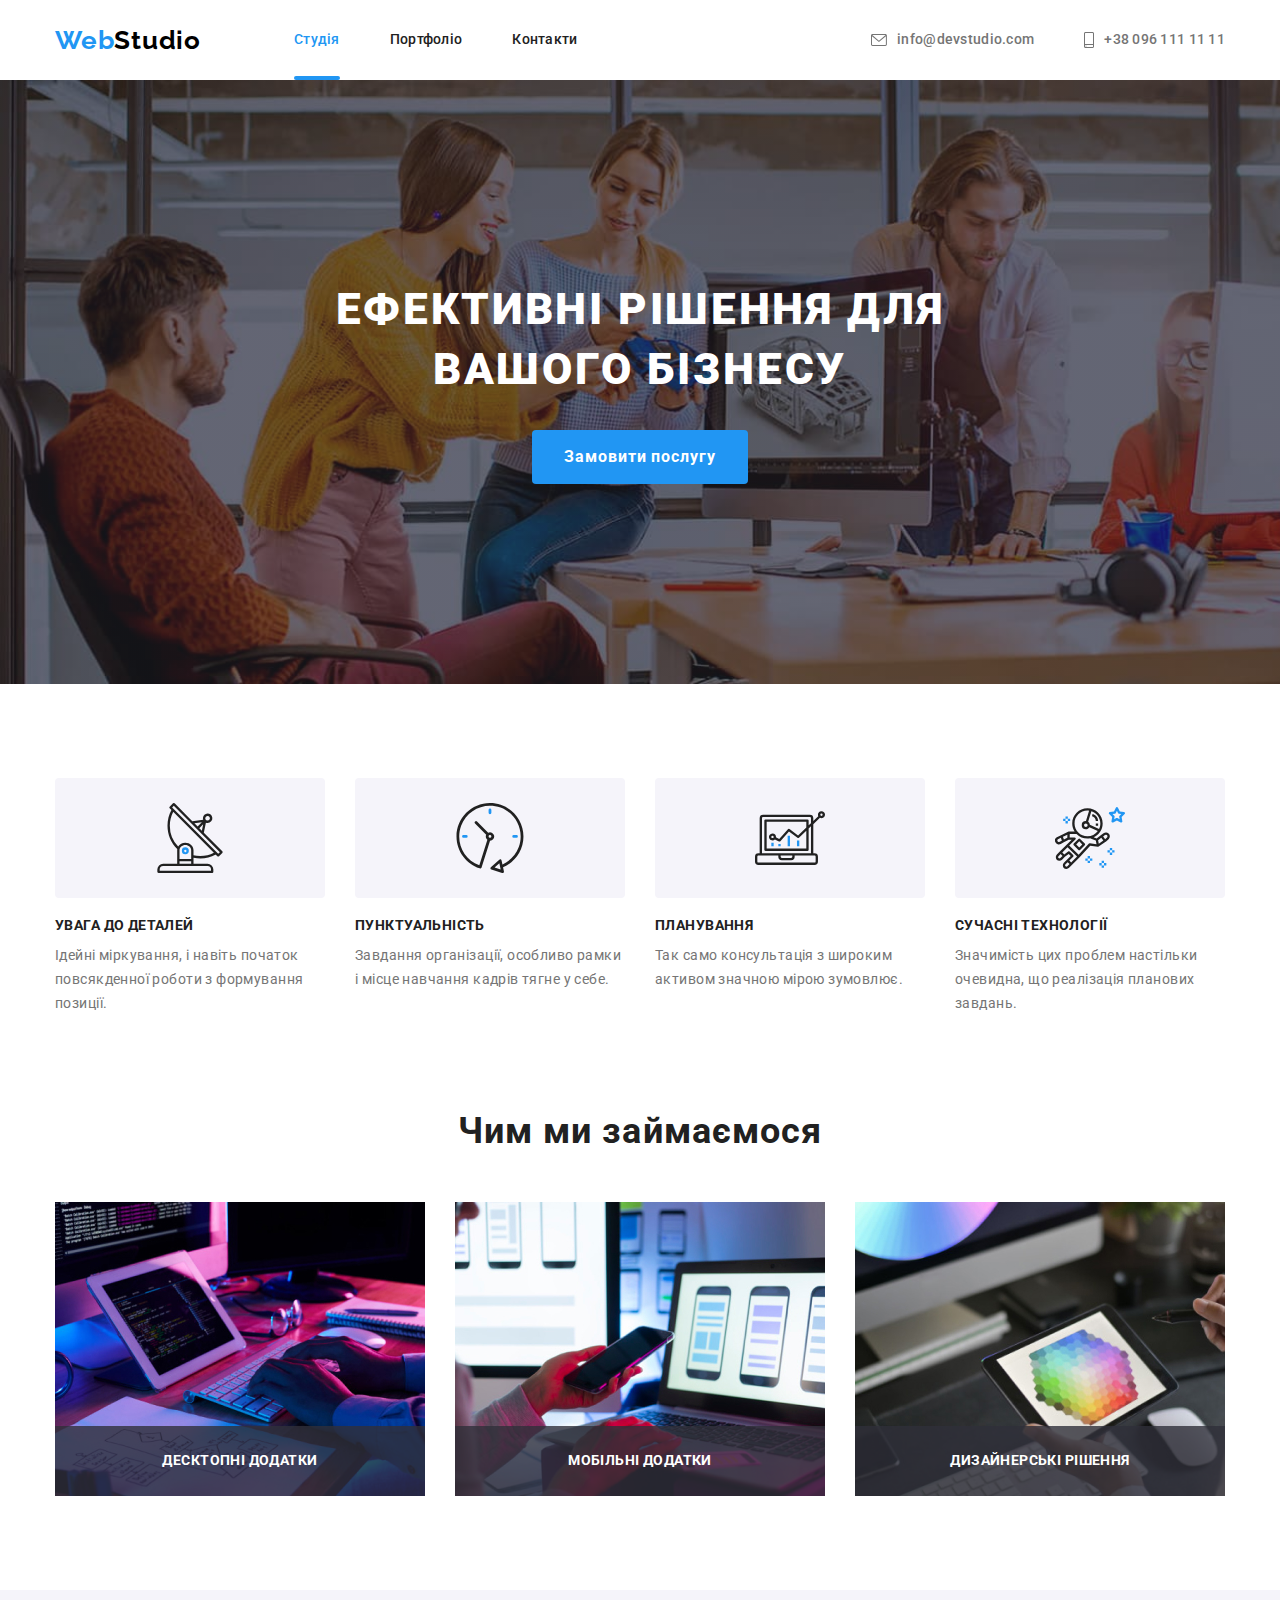
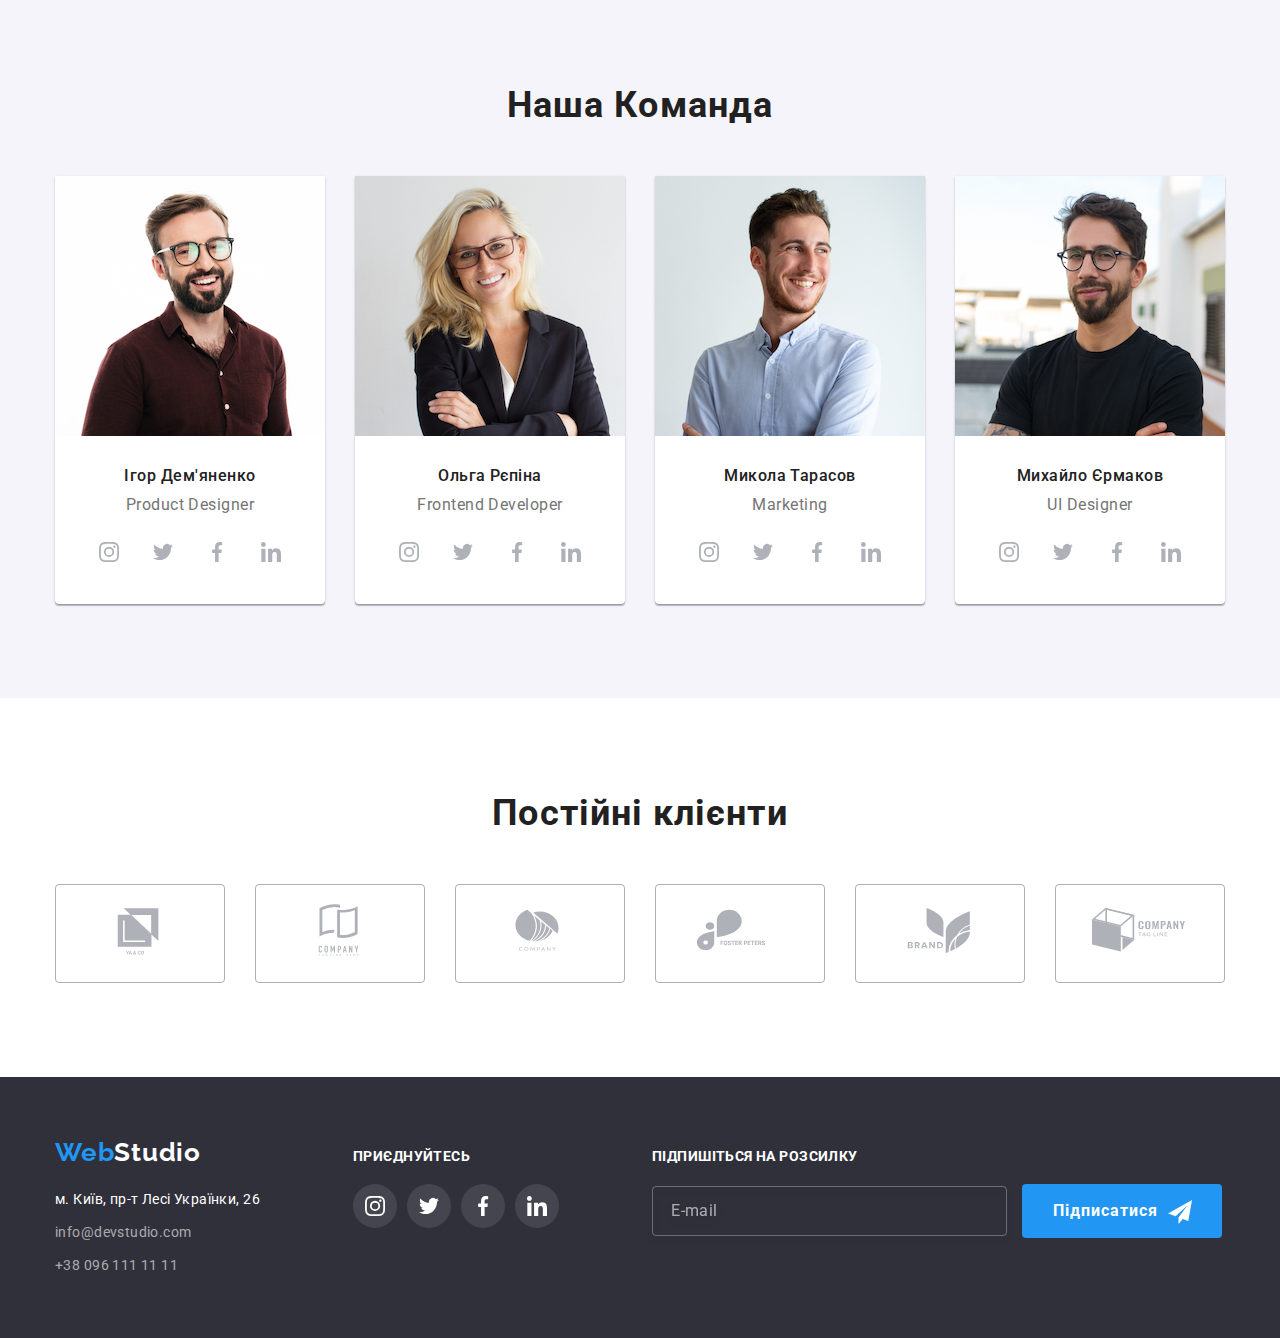
==== commit 844f7c68: "виконав 7дз" ====
--- a/index.html
+++ b/index.html
@@ -22,13 +22,15 @@
     <!--шапка-->
     <header>
       <div class="page-header container">
-        <nav class="page-header">
+        <nav class="header-nav">
           <a href="./index.html" class="logo"
             ><span class="logo__word">Web</span>Studio</a
           >
           <ul class="site-nav list">
             <li class="site-nav__link">
-              <a href="#" class="site-nav__link--current link">Студія</a>
+              <a href="#" class="site-nav__link site-nav__link--current link"
+                >Студія</a
+              >
             </li>
             <li class="site-nav__link">
               <a href="./portfolio.html" class="link">Портфоліо</a>
@@ -64,7 +66,7 @@
         <div class="container">
           <h1 class="hero__title">Ефективні рішення для вашого бізнесу</h1>
 
-          <button type="button" class="btn main__btn" data-modal-open>
+          <button type="button" class="btn btn--main" data-modal-open>
             Замовити послугу
           </button>
         </div>
@@ -484,13 +486,13 @@
     <footer class="footer-page">
       <div class="container footer-page__items">
         <div>
-          <a href="./index.html" class="logo-footer"
+          <a href="./index.html" class="logo footer__logo"
             ><span class="logo__word">Web</span>Studio</a
           >
 
           <address>
-            <ul class="footer-page__address list">
-              <li class="footer-page__contact footer-page__contact--white">
+            <ul class="address list">
+              <li class="address__contact address__contact--white">
                 <a
                   href="https://goo.gl/maps/CPtrU1FHBa2aNyZL9"
                   target="_blank"
@@ -499,20 +501,20 @@
                   >м. Київ, пр-т Лесі Українки, 26</a
                 >
               </li>
-              <li class="footer-page__contact">
+              <li class="address__contact">
                 <a href="mailto:info@devstudio.com" class="link"
                   >info@devstudio.com</a
                 >
               </li>
-              <li class="footer-page__contact">
+              <li class="address__contact">
                 <a href="tel:+380961111111" class="link">+38 096 111 11 11</a>
               </li>
             </ul>
           </address>
         </div>
 
-        <div class="footer-page__social-links">
-          <p class="footer-page__text">приєднуйтесь</p>
+        <div>
+          <p class="footer-page__social-text">приєднуйтесь</p>
           <ul class="footer-page__list list">
             <li>
               <a
@@ -569,7 +571,7 @@
               placeholder="E-mail"
             />
 
-            <button type="submit" class="btn footer__btn">
+            <button type="submit" class="btn btn--footer">
               Підписатися
               <svg width="24" height="24" class="footer-page__icon-send">
                 <use href="./images/symbol-defs.svg#icon-send"></use>
@@ -635,21 +637,21 @@
               class="form__input"
             ></textarea>
           </div>
-          <label class="form__label">
+          <label class="checkbox">
             <input
               type="checkbox"
               name="policy"
-              class="form__checkbox"
+              class="checkbox__form"
               required
             />
-            <svg class="form__checkbox" width="16" height="15">
+            <svg class="checkbox__icon" width="16" height="15">
               <use href="./images/symbol-defs.svg#icon-check"></use>
             </svg>
             Погоджуюся з розсилкою та приймаю
-            <a href="#" class="form__policy-link">Умови договору</a></label
+            <a href="#" class="checkbox__policy-link">Умови договору</a></label
           >
 
-          <button type="submit" class="btn form__btn">Відправити</button>
+          <button type="submit" class="btn btn--form">Відправити</button>
         </form>
         <svg class="modal__icon" width="30" height="30" data-modal-close>
           <use href="./images/symbol-defs.svg#icon-close"></use>
--- a/css/main.min.css
+++ b/css/main.min.css
@@ -1 +1 @@
-/*# sourceMappingURL=main.min.css.map */+body{font-family:"Roboto",sans-serif;background-color:#fff;color:#212121}.list{padding:0;margin:0;list-style:none}.section{padding:94px 0}h1,h2,h3,p{margin-top:0;margin-bottom:0}img{display:block;max-width:100%}textarea{resize:none}.visually-hidden{position:absolute;width:1px;height:1px;margin:-1px;border:0;padding:0;white-space:nowrap;-webkit-clip-path:inset(100%);clip-path:inset(100%);clip:rect(0 0 0 0);overflow:hidden}.container{width:1200px;margin:0 auto;padding-left:15px;padding-right:15px}.btn{font-weight:700;font-size:16px;line-height:1.9;text-align:center;letter-spacing:.06em;background-color:#2196f3;color:#fff;border-radius:4px;border-color:rgba(0,0,0,0);cursor:pointer;-webkit-transition:background-color 250ms cubic-bezier(0.4, 0, 0.2, 1),-webkit-box-shadow 250ms cubic-bezier(0.4, 0, 0.2, 1);transition:background-color 250ms cubic-bezier(0.4, 0, 0.2, 1),-webkit-box-shadow 250ms cubic-bezier(0.4, 0, 0.2, 1);transition:background-color 250ms cubic-bezier(0.4, 0, 0.2, 1),box-shadow 250ms cubic-bezier(0.4, 0, 0.2, 1);transition:background-color 250ms cubic-bezier(0.4, 0, 0.2, 1),box-shadow 250ms cubic-bezier(0.4, 0, 0.2, 1),-webkit-box-shadow 250ms cubic-bezier(0.4, 0, 0.2, 1)}.btn:hover,.btn:focus{background-color:#188ce8;-webkit-box-shadow:0px 4px 4px rgba(0,0,0,.15);box-shadow:0px 4px 4px rgba(0,0,0,.15)}.backdrop{position:fixed;top:0;left:0;width:100%;height:100%;background-color:rgba(0,0,0,.2);opacity:1;-webkit-transition:opacity 250ms cubic-bezier(0.4, 0, 0.2, 1),visibility 250ms cubic-bezier(0.4, 0, 0.2, 1);transition:opacity 250ms cubic-bezier(0.4, 0, 0.2, 1),visibility 250ms cubic-bezier(0.4, 0, 0.2, 1)}.backdrop.is-hidden{visibility:hidden;opacity:0;pointer-events:none}.backdrop.is-hidden .modal{-webkit-transform:translate(-50%, -50%) scale(0.7);transform:translate(-50%, -50%) scale(0.7)}.modal{position:absolute;top:53%;left:50%;-webkit-transform:translate(-50%, -50%) scale(1);transform:translate(-50%, -50%) scale(1);padding:40px;width:528px;height:581px;background-color:#fff;-webkit-box-shadow:0px 1px 3px rgba(0,0,0,.12),0px 1px 1px rgba(0,0,0,.14),0px 2px 1px rgba(0,0,0,.2);box-shadow:0px 1px 3px rgba(0,0,0,.12),0px 1px 1px rgba(0,0,0,.14),0px 2px 1px rgba(0,0,0,.2);border-radius:4px;-webkit-transition:-webkit-transform 250ms cubic-bezier(0.4, 0, 0.2, 1);transition:-webkit-transform 250ms cubic-bezier(0.4, 0, 0.2, 1);transition:transform 250ms cubic-bezier(0.4, 0, 0.2, 1);transition:transform 250ms cubic-bezier(0.4, 0, 0.2, 1), -webkit-transform 250ms cubic-bezier(0.4, 0, 0.2, 1)}.modal__text{text-align:center;margin-bottom:12px;font-weight:700;font-size:20px;line-height:1.15;text-align:center;letter-spacing:.03em;color:#212121}.modal__icon{position:absolute;top:8px;right:8px;height:30px;width:30px;border-radius:50%;border:1px solid rgba(0,0,0,.1);-webkit-transition:fill 250ms cubic-bezier(0.4, 0, 0.2, 1);transition:fill 250ms cubic-bezier(0.4, 0, 0.2, 1);cursor:pointer}.modal__icon:focus,.modal__icon:hover{fill:#2196f3}.form{padding:0;margin:0}.form__field{position:relative;display:-webkit-box;display:-ms-flexbox;display:flex;-webkit-box-orient:vertical;-webkit-box-direction:normal;-ms-flex-direction:column;flex-direction:column}.form__field+.form__field{margin-top:10px}.form__input{margin:0;border:1px solid rgba(33,33,33,.2);border-radius:4px;font-size:16px;line-height:1.25;letter-spacing:.03em;color:#757575;-webkit-transition:border 250ms cubic-bezier(0.4, 0, 0.2, 1);transition:border 250ms cubic-bezier(0.4, 0, 0.2, 1);outline:rgba(0,0,0,0)}.form__input:focus{border:1px solid #2196f3}.form__field input{height:40px;padding:0 15px 0 42px}.form__field textarea{padding:12px 16px}.form__field label{margin-bottom:4px;font-size:12px;line-height:1.16;letter-spacing:.01em;color:#757575}.form__icon{position:absolute;left:15px;top:50%;-webkit-transition:fill 250ms cubic-bezier(0.4, 0, 0.2, 1);transition:fill 250ms cubic-bezier(0.4, 0, 0.2, 1)}.form__input:focus~.form__icon{fill:#2196f3}.form__input::-webkit-input-placeholder{font-size:12px;line-height:1.16;letter-spacing:.01em;color:rgba(117,117,117,.5)}.form__input::-moz-placeholder{font-size:12px;line-height:1.16;letter-spacing:.01em;color:rgba(117,117,117,.5)}.form__input:-ms-input-placeholder{font-size:12px;line-height:1.16;letter-spacing:.01em;color:rgba(117,117,117,.5)}.form__input::-ms-input-placeholder{font-size:12px;line-height:1.16;letter-spacing:.01em;color:rgba(117,117,117,.5)}.form__input::placeholder{font-size:12px;line-height:1.16;letter-spacing:.01em;color:rgba(117,117,117,.5)}.checkbox{display:-webkit-box;display:-ms-flexbox;display:flex;-webkit-box-align:center;-ms-flex-align:center;align-items:center;-webkit-box-pack:center;-ms-flex-pack:center;justify-content:center;margin:20px 0 30px 0;font-size:14px;line-height:1.71;letter-spacing:.03em;color:#757575}.checkbox__form{-webkit-appearance:none;-moz-appearance:none;appearance:none;position:absolute}.checkbox__icon{display:inline-block;margin-right:7px;border:2px solid #212121;border-radius:2px;-webkit-transition:background-color 250ms cubic-bezier(0.4, 0, 0.2, 1),border-radius 250ms cubic-bezier(0.4, 0, 0.2, 1),border-color 250ms cubic-bezier(0.4, 0, 0.2, 1);transition:background-color 250ms cubic-bezier(0.4, 0, 0.2, 1),border-radius 250ms cubic-bezier(0.4, 0, 0.2, 1),border-color 250ms cubic-bezier(0.4, 0, 0.2, 1)}.checkbox__form:checked+.checkbox__icon{background-size:contain;background-origin:border-box;border-color:rgba(0,0,0,0);background-color:#2196f3}.checkbox__form:focus+.checkbox__icon{border-color:#2196f3}.btn--form{display:block;margin-left:auto;margin-right:auto;padding:10px 0;min-width:200px}.checkbox__policy-link{margin-left:3px;color:#2196f3;-webkit-transition:250ms cubic-bezier(0.4, 0, 0.2, 1);transition:250ms cubic-bezier(0.4, 0, 0.2, 1)}.checkbox__policy-link:hover,.checkbox__policy-link:focus{color:#188ce8}.portfolio-header{border-bottom:1px solid #ececec}.page-header{display:-webkit-box;display:-ms-flexbox;display:flex;-webkit-box-align:center;-ms-flex-align:center;align-items:center}.header-nav{display:-webkit-box;display:-ms-flexbox;display:flex;-webkit-box-align:center;-ms-flex-align:center;align-items:center}.logo{display:block;font-family:"Raleway",sans-serif;font-weight:700;font-size:26px;line-height:1.19;letter-spacing:.03em;text-decoration:none;color:#000}.logo__word{color:#2196f3}.site-nav{display:-webkit-box;display:-ms-flexbox;display:flex;margin-left:93px}.site-nav__link:not(:last-child){margin-right:50px}.site-nav .link{position:relative;display:block;padding:32px 0;font-weight:500;font-size:14px;line-height:1.14;letter-spacing:.02em;text-decoration:none;color:#212121;-webkit-transition:color 250ms cubic-bezier(0.4, 0, 0.2, 1);transition:color 250ms cubic-bezier(0.4, 0, 0.2, 1)}.site-nav .link:focus,.site-nav .link:hover{color:#2196f3}.site-nav__link .site-nav__link--current{color:#2196f3}.site-nav__link .site-nav__link--current::after{content:"";position:absolute;width:100%;height:4px;left:0;bottom:0;border-radius:2px;background-color:#2196f3}.communication{display:-webkit-box;display:-ms-flexbox;display:flex;margin-left:auto;gap:50px}.communication .link{display:block;padding:32px 0;font-weight:500;font-size:14px;line-height:1.14;letter-spacing:.02em;text-decoration:none;color:#757575;-webkit-transition:color 250ms cubic-bezier(0.4, 0, 0.2, 1);transition:color 250ms cubic-bezier(0.4, 0, 0.2, 1)}.communication .link:hover,.communication .link:focus{color:#2196f3}.communication__icon{margin-right:10px;vertical-align:middle}.link .communication__icon{fill:currentColor}.hero{padding:200px 0;text-align:center;max-width:1600px;margin-left:auto;margin-right:auto;background-color:#c4c4c4;background-image:-webkit-gradient(linear, left top, right top, from(rgba(47, 48, 58, 0.4)), to(rgba(47, 48, 58, 0.4))),url(../images/background-image.jpg);background-image:linear-gradient(to right, rgba(47, 48, 58, 0.4), rgba(47, 48, 58, 0.4)),url(../images/background-image.jpg);background-repeat:no-repeat;background-size:cover}.hero__title{width:696px;margin-bottom:30px;margin-left:auto;margin-right:auto;font-weight:900;font-size:44px;line-height:1.36;letter-spacing:.06em;text-transform:uppercase;color:#fff}.btn--main{min-width:216px;padding:10px 0}.benefits__list{display:-webkit-box;display:-ms-flexbox;display:flex;-ms-flex-wrap:wrap;flex-wrap:wrap;gap:30px}.benefits__items{-ms-flex-preferred-size:calc((100% - 90px)/4);flex-basis:calc((100% - 90px)/4)}.benefits__thumb{display:-webkit-box;display:-ms-flexbox;display:flex;-webkit-box-pack:center;-ms-flex-pack:center;justify-content:center;-webkit-box-align:center;-ms-flex-align:center;align-items:center;min-width:270px;min-height:120px;margin-bottom:20px;background-color:#f5f4fa;border-radius:4px}.benefits__title{margin-bottom:10px;font-weight:700;font-size:14px;line-height:1.14;letter-spacing:.03em;text-transform:uppercase}.benefits__text{font-size:14px;line-height:1.71;letter-spacing:.03em;color:#757575}.photo{padding-bottom:94px}.photo__title{margin-bottom:50px;font-weight:700;font-size:36px;line-height:1.17;text-align:center;letter-spacing:.03em}.photo__list{display:-webkit-box;display:-ms-flexbox;display:flex;gap:30px}.photo__items{-ms-flex-preferred-size:calc((100% - 60px)/3);flex-basis:calc((100% - 60px)/3)}.photo__thumb{position:relative}.photo__thumb::before{content:"";position:absolute;width:100%;height:70px;bottom:0;background-color:rgba(47,48,58,.8)}.photo__text{position:absolute;left:50%;bottom:27px;-webkit-transform:translateX(-50%);transform:translateX(-50%);font-weight:700;font-size:14px;line-height:1.14;text-align:center;letter-spacing:.03em;text-transform:uppercase;color:#fff}.team{padding:94px 0;background-color:#f5f4fa}.team__title{margin-bottom:50px;font-weight:700;font-size:36px;line-height:1.17;text-align:center;letter-spacing:.03em}.team__list{display:-webkit-box;display:-ms-flexbox;display:flex;gap:30px}.team__items{-ms-flex-preferred-size:calc((100% - 90px)/4);flex-basis:calc((100% - 90px)/4);background-color:#fff;-webkit-box-shadow:0px 1px 3px rgba(0,0,0,.12),0px 1px 1px rgba(0,0,0,.14),0px 2px 1px rgba(0,0,0,.2);box-shadow:0px 1px 3px rgba(0,0,0,.12),0px 1px 1px rgba(0,0,0,.14),0px 2px 1px rgba(0,0,0,.2);border-radius:0px 0px 4px 4px}.team__subtitle{margin-bottom:10px;font-weight:500;font-size:16px;line-height:1.19;text-align:center;letter-spacing:.03em}.team__text{font-size:16px;line-height:1.19;text-align:center;letter-spacing:.03em;margin-bottom:16px;color:#757575}.team__block{padding:30px 0}.team__social-list{display:-webkit-box;display:-ms-flexbox;display:flex;gap:10px;-webkit-box-pack:center;-ms-flex-pack:center;justify-content:center}.team__social-list .link:hover,.team__social-list .link:focus{color:#fff;background-color:#2196f3;border-radius:50%}.team__social-links{display:-webkit-box;display:-ms-flexbox;display:flex;-webkit-box-pack:center;-ms-flex-pack:center;justify-content:center;-webkit-box-align:center;-ms-flex-align:center;align-items:center;width:44px;height:44px;border-radius:50%;color:#afb1b8;-webkit-transition:color 250ms cubic-bezier(0.4, 0, 0.2, 1),background-color 250ms cubic-bezier(0.4, 0, 0.2, 1);transition:color 250ms cubic-bezier(0.4, 0, 0.2, 1),background-color 250ms cubic-bezier(0.4, 0, 0.2, 1)}.team__icons{fill:currentColor}.clients{padding:94px 0}.clients__title{margin-bottom:50px;font-weight:700;font-size:36px;line-height:1.17;text-align:center;letter-spacing:.03em}.clients__list{display:-webkit-box;display:-ms-flexbox;display:flex;gap:30px}.clients__list .link:hover,.clients__list .link:focus{border:1px solid #2196f3;color:#2196f3}.clients__logo{-ms-flex-preferred-size:calc((100% - 150px)/6);flex-basis:calc((100% - 150px)/6)}.clients__link{display:block;padding:16px 30px;color:#afb1b8;border:1px solid #afb1b8;border-radius:4px;-webkit-transition:color 250ms cubic-bezier(0.4, 0, 0.2, 1),border 250ms cubic-bezier(0.4, 0, 0.2, 1);transition:color 250ms cubic-bezier(0.4, 0, 0.2, 1),border 250ms cubic-bezier(0.4, 0, 0.2, 1)}.clients__icon{fill:currentColor}.works__filter{display:-webkit-box;display:-ms-flexbox;display:flex;-webkit-box-pack:center;-ms-flex-pack:center;justify-content:center;margin-bottom:50px;gap:8px}.works__btn{padding:6px 22px;font-weight:500;font-size:16px;line-height:1.63;letter-spacing:.03em;background-color:#f5f4fa;color:#212121;-webkit-transition:color 250ms cubic-bezier(0.4, 0, 0.2, 1),background-color 250ms cubic-bezier(0.4, 0, 0.2, 1),-webkit-box-shadow 250ms cubic-bezier(0.4, 0, 0.2, 1);transition:color 250ms cubic-bezier(0.4, 0, 0.2, 1),background-color 250ms cubic-bezier(0.4, 0, 0.2, 1),-webkit-box-shadow 250ms cubic-bezier(0.4, 0, 0.2, 1);transition:color 250ms cubic-bezier(0.4, 0, 0.2, 1),background-color 250ms cubic-bezier(0.4, 0, 0.2, 1),box-shadow 250ms cubic-bezier(0.4, 0, 0.2, 1);transition:color 250ms cubic-bezier(0.4, 0, 0.2, 1),background-color 250ms cubic-bezier(0.4, 0, 0.2, 1),box-shadow 250ms cubic-bezier(0.4, 0, 0.2, 1),-webkit-box-shadow 250ms cubic-bezier(0.4, 0, 0.2, 1)}.works__btn:hover,.works__btn:focus{color:#fff;background-color:#2196f3;-webkit-box-shadow:0px 3px 1px rgba(0,0,0,.1),0px 1px 2px rgba(0,0,0,.08),0px 2px 2px rgba(0,0,0,.12);box-shadow:0px 3px 1px rgba(0,0,0,.1),0px 1px 2px rgba(0,0,0,.08),0px 2px 2px rgba(0,0,0,.12)}.works__list{display:-webkit-box;display:-ms-flexbox;display:flex;-ms-flex-wrap:wrap;flex-wrap:wrap;gap:30px}.works__items{-ms-flex-preferred-size:calc((100% - 60px)/3);flex-basis:calc((100% - 60px)/3)}.works__items .link{display:block;-webkit-transition:-webkit-box-shadow 250ms cubic-bezier(0.4, 0, 0.2, 1);transition:-webkit-box-shadow 250ms cubic-bezier(0.4, 0, 0.2, 1);transition:box-shadow 250ms cubic-bezier(0.4, 0, 0.2, 1);transition:box-shadow 250ms cubic-bezier(0.4, 0, 0.2, 1), -webkit-box-shadow 250ms cubic-bezier(0.4, 0, 0.2, 1)}.works__items .link:hover,.works__items .link:focus{-webkit-box-shadow:0px 1px 1px rgba(0,0,0,.12),0px 4px 4px rgba(0,0,0,.06),1px 4px 6px rgba(0,0,0,.16);box-shadow:0px 1px 1px rgba(0,0,0,.12),0px 4px 4px rgba(0,0,0,.06),1px 4px 6px rgba(0,0,0,.16)}.works__subtitle{margin-bottom:4px;font-weight:700;font-size:18px;line-height:2;letter-spacing:.06em}.works__block{padding:20px 24px;border-left:1px solid #eee;border-right:1px solid #eee;border-bottom:1px solid #eee}.works__text{font-size:16px;line-height:1.19;letter-spacing:.03em;color:#757575}.works__list .link{color:#212121;text-decoration:none}.works__thumb{position:relative;overflow:hidden}.works__text-thumb{position:absolute;left:7%;right:7%;bottom:22%;font-size:18px;line-height:1.56;letter-spacing:.03em;color:#fff}.works__overlay{position:absolute;top:0;left:0;-webkit-transform:translateY(100%);transform:translateY(100%);width:100%;height:100%;background-color:rgba(33,150,243,.9);-webkit-transition:-webkit-transform 250ms cubic-bezier(0.4, 0, 0.2, 1);transition:-webkit-transform 250ms cubic-bezier(0.4, 0, 0.2, 1);transition:transform 250ms cubic-bezier(0.4, 0, 0.2, 1);transition:transform 250ms cubic-bezier(0.4, 0, 0.2, 1), -webkit-transform 250ms cubic-bezier(0.4, 0, 0.2, 1)}.works__items:hover .works__overlay{-webkit-transform:translateY(0);transform:translateY(0)}.footer-page{padding:60px 0;font-size:14px;line-height:1.71;letter-spacing:.03em;background-color:#2f303a}.footer-page__items{display:-webkit-box;display:-ms-flexbox;display:flex;gap:93px;-webkit-box-align:baseline;-ms-flex-align:baseline;align-items:baseline}.footer__logo{margin-bottom:20px;color:#fff}.address{display:block;font-style:normal}.address__contact{display:block;margin-bottom:9px}.address__contact:last-child{margin:0}.address__contact .link{text-decoration:none;color:rgba(255,255,255,.6);-webkit-transition:color 250ms cubic-bezier(0.4, 0, 0.2, 1);transition:color 250ms cubic-bezier(0.4, 0, 0.2, 1)}.address__contact .link:hover,.address__contact .link:focus{color:#2196f3}.address__contact--white .link{color:#fff;text-decoration:none}.address__contact--white .link:hover,.address__contact--white .link:focus{color:#2196f3}.footer-page__social-text,.footer-page__mail{margin-bottom:20px;font-weight:700;font-size:14px;line-height:16px;letter-spacing:.03em;text-transform:uppercase;color:#fff}.footer-page__list{display:-webkit-box;display:-ms-flexbox;display:flex;gap:10px}.footer-page__list .link:hover,.footer-page__list .link:focus{background-color:#2196f3}.footer-page__social-items{display:-webkit-box;display:-ms-flexbox;display:flex;-webkit-box-pack:center;-ms-flex-pack:center;justify-content:center;-webkit-box-align:center;-ms-flex-align:center;align-items:center;width:44px;height:44px;border-radius:50%;color:#fff;background-color:rgba(255,255,255,.1);-webkit-transition:background-color 250ms cubic-bezier(0.4, 0, 0.2, 1);transition:background-color 250ms cubic-bezier(0.4, 0, 0.2, 1)}.footer-page__socail-icons{fill:currentColor}.footer-page__input{width:355px;min-height:50px;margin:0;padding:0 18px;font-size:16px;line-height:1.25;letter-spacing:.03em;border:1px solid rgba(255,255,255,.3);-webkit-filter:drop-shadow(0px 4px 4px rgba(0, 0, 0, 0.15));filter:drop-shadow(0px 4px 4px rgba(0, 0, 0, 0.15));border-radius:4px;background-color:rgba(0,0,0,0);color:rgba(255,255,255,.6);outline:rgba(0,0,0,0);-webkit-transition:-webkit-filter 250ms cubic-bezier(0.4, 0, 0.2, 1) border 250ms cubic-bezier(0.4, 0, 0.2, 1);transition:-webkit-filter 250ms cubic-bezier(0.4, 0, 0.2, 1) border 250ms cubic-bezier(0.4, 0, 0.2, 1);transition:filter 250ms cubic-bezier(0.4, 0, 0.2, 1) border 250ms cubic-bezier(0.4, 0, 0.2, 1);transition:filter 250ms cubic-bezier(0.4, 0, 0.2, 1) border 250ms cubic-bezier(0.4, 0, 0.2, 1), -webkit-filter 250ms cubic-bezier(0.4, 0, 0.2, 1) border 250ms cubic-bezier(0.4, 0, 0.2, 1)}.footer-page__input:focus{border:1px solid #2196f3}.footer-page__input::-webkit-input-placeholder{font-size:16px;line-height:1.25;letter-spacing:.03em;color:rgba(255,255,255,.6)}.footer-page__input::-moz-placeholder{font-size:16px;line-height:1.25;letter-spacing:.03em;color:rgba(255,255,255,.6)}.footer-page__input:-ms-input-placeholder{font-size:16px;line-height:1.25;letter-spacing:.03em;color:rgba(255,255,255,.6)}.footer-page__input::-ms-input-placeholder{font-size:16px;line-height:1.25;letter-spacing:.03em;color:rgba(255,255,255,.6)}.footer-page__input::placeholder{font-size:16px;line-height:1.25;letter-spacing:.03em;color:rgba(255,255,255,.6)}.btn--footer{min-width:200px;margin-left:12px;padding:10px 0}.footer-page__icon-send{margin-left:5px;vertical-align:middle}/*# sourceMappingURL=main.min.css.map */